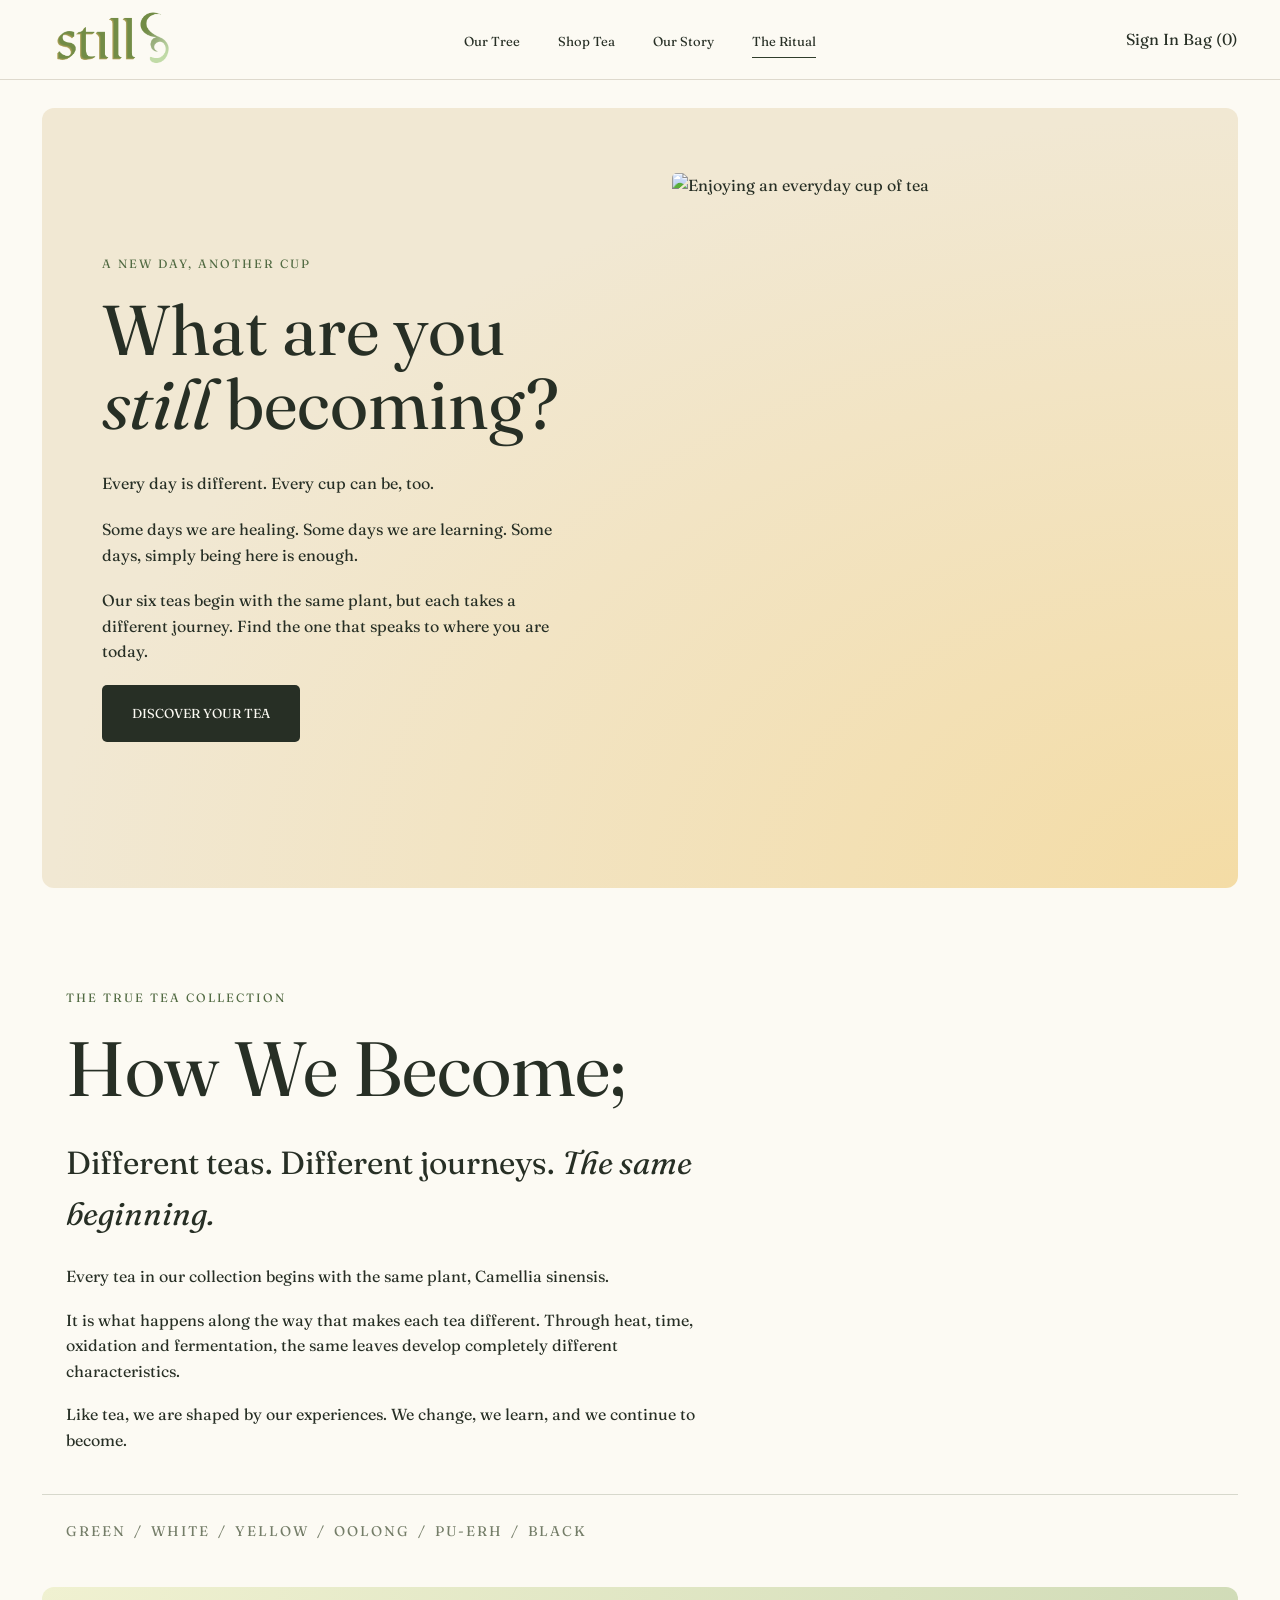
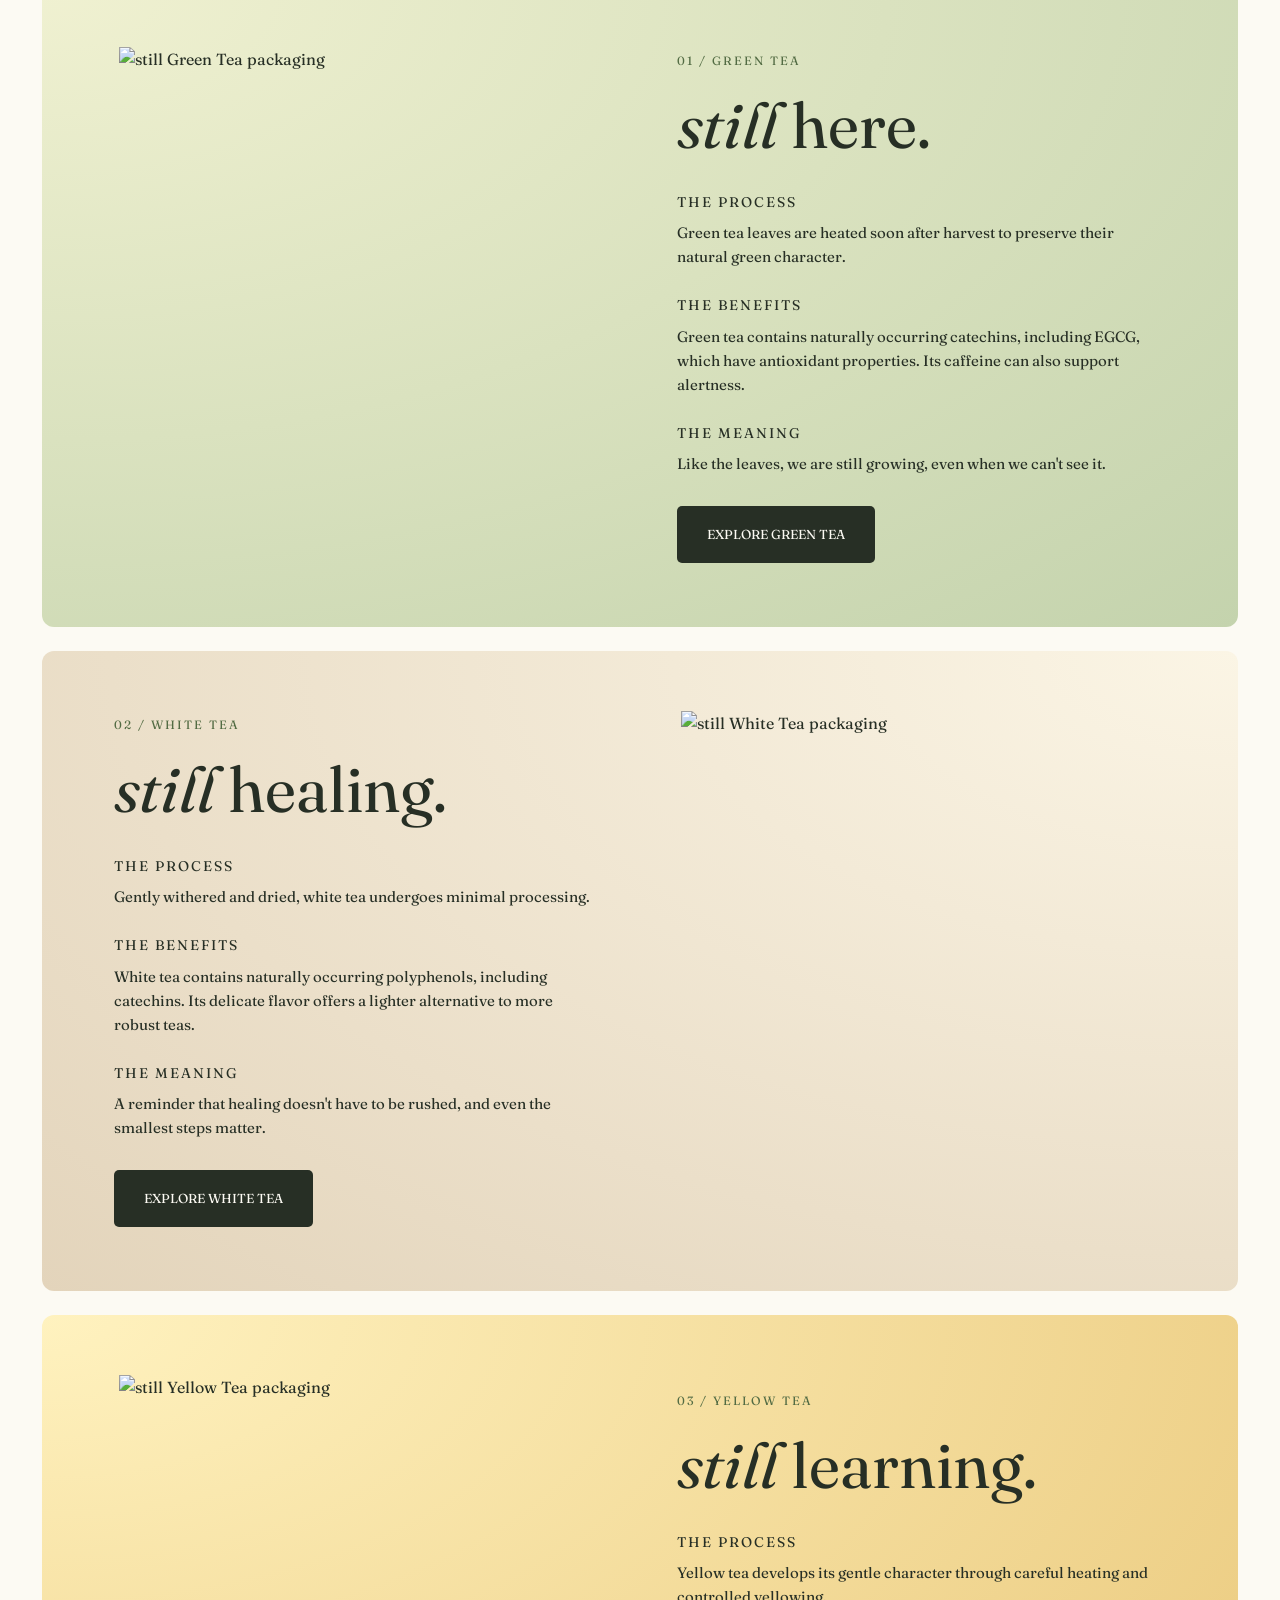
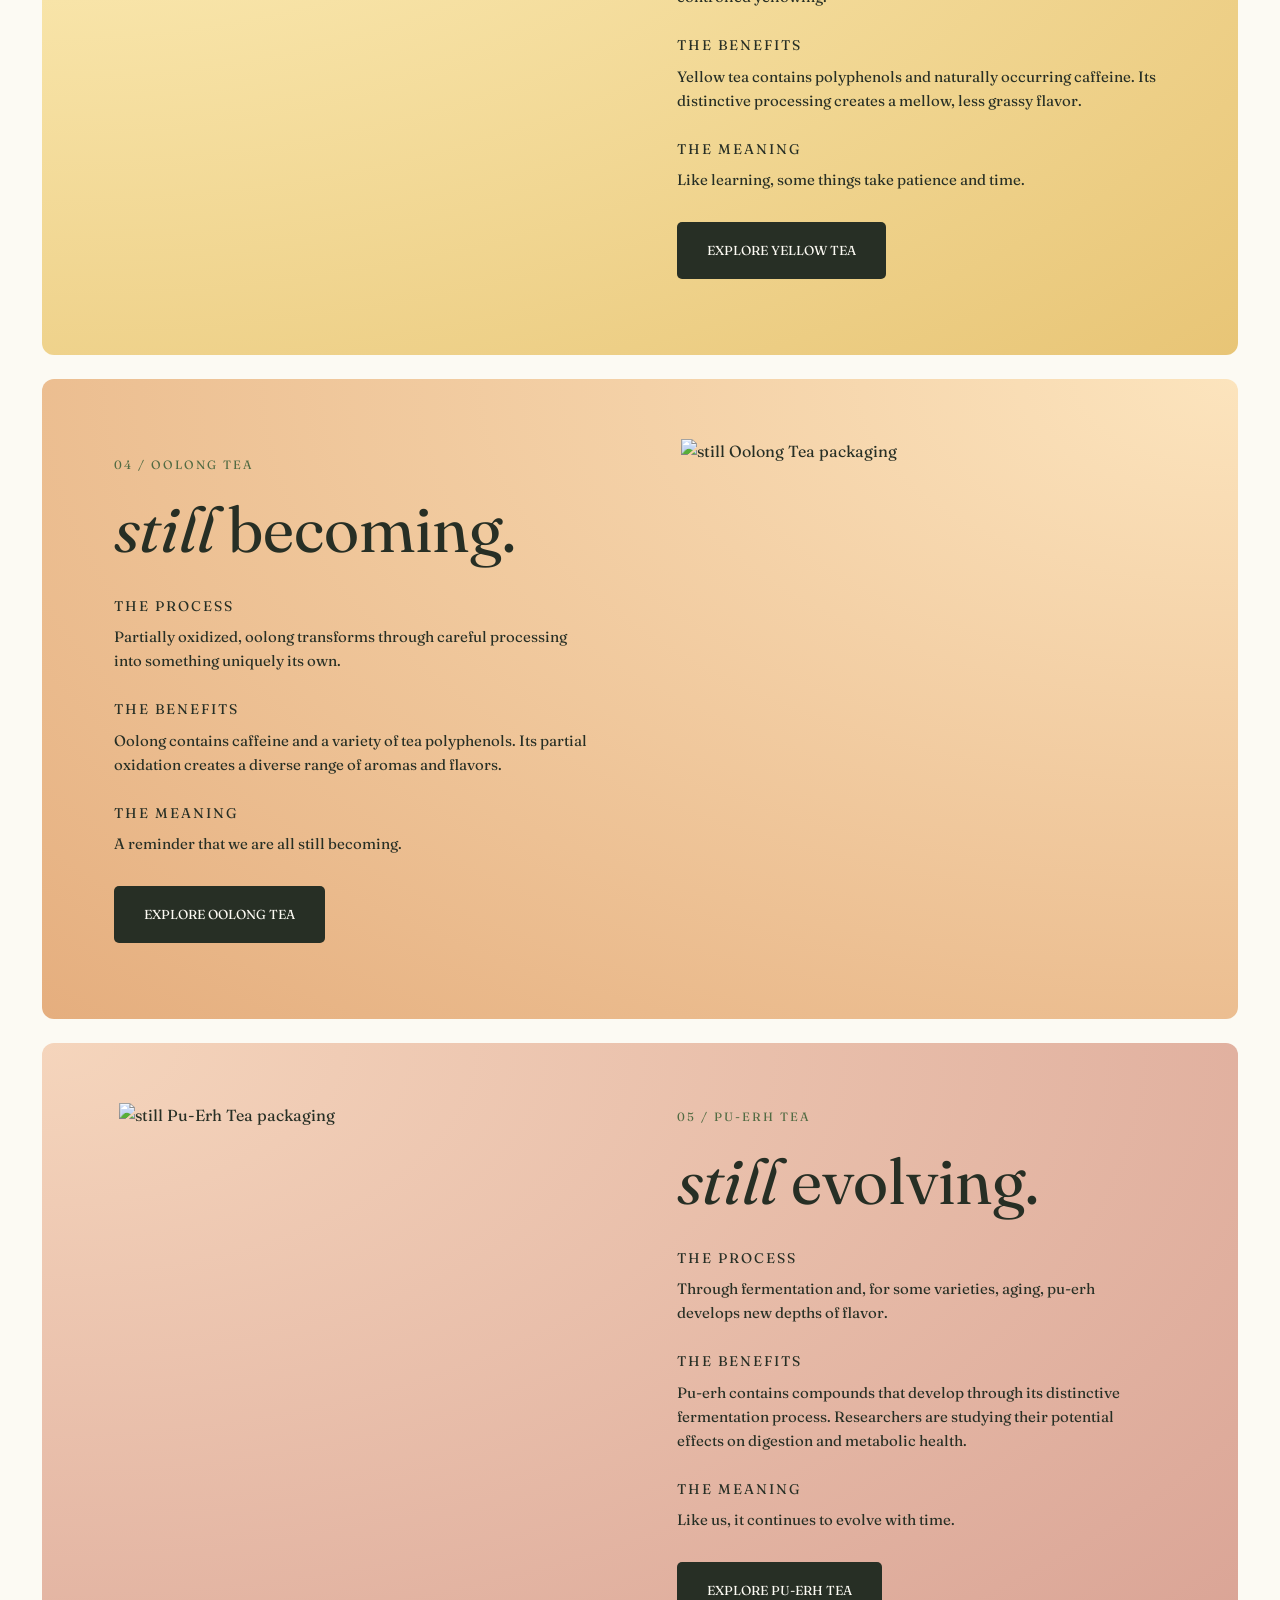
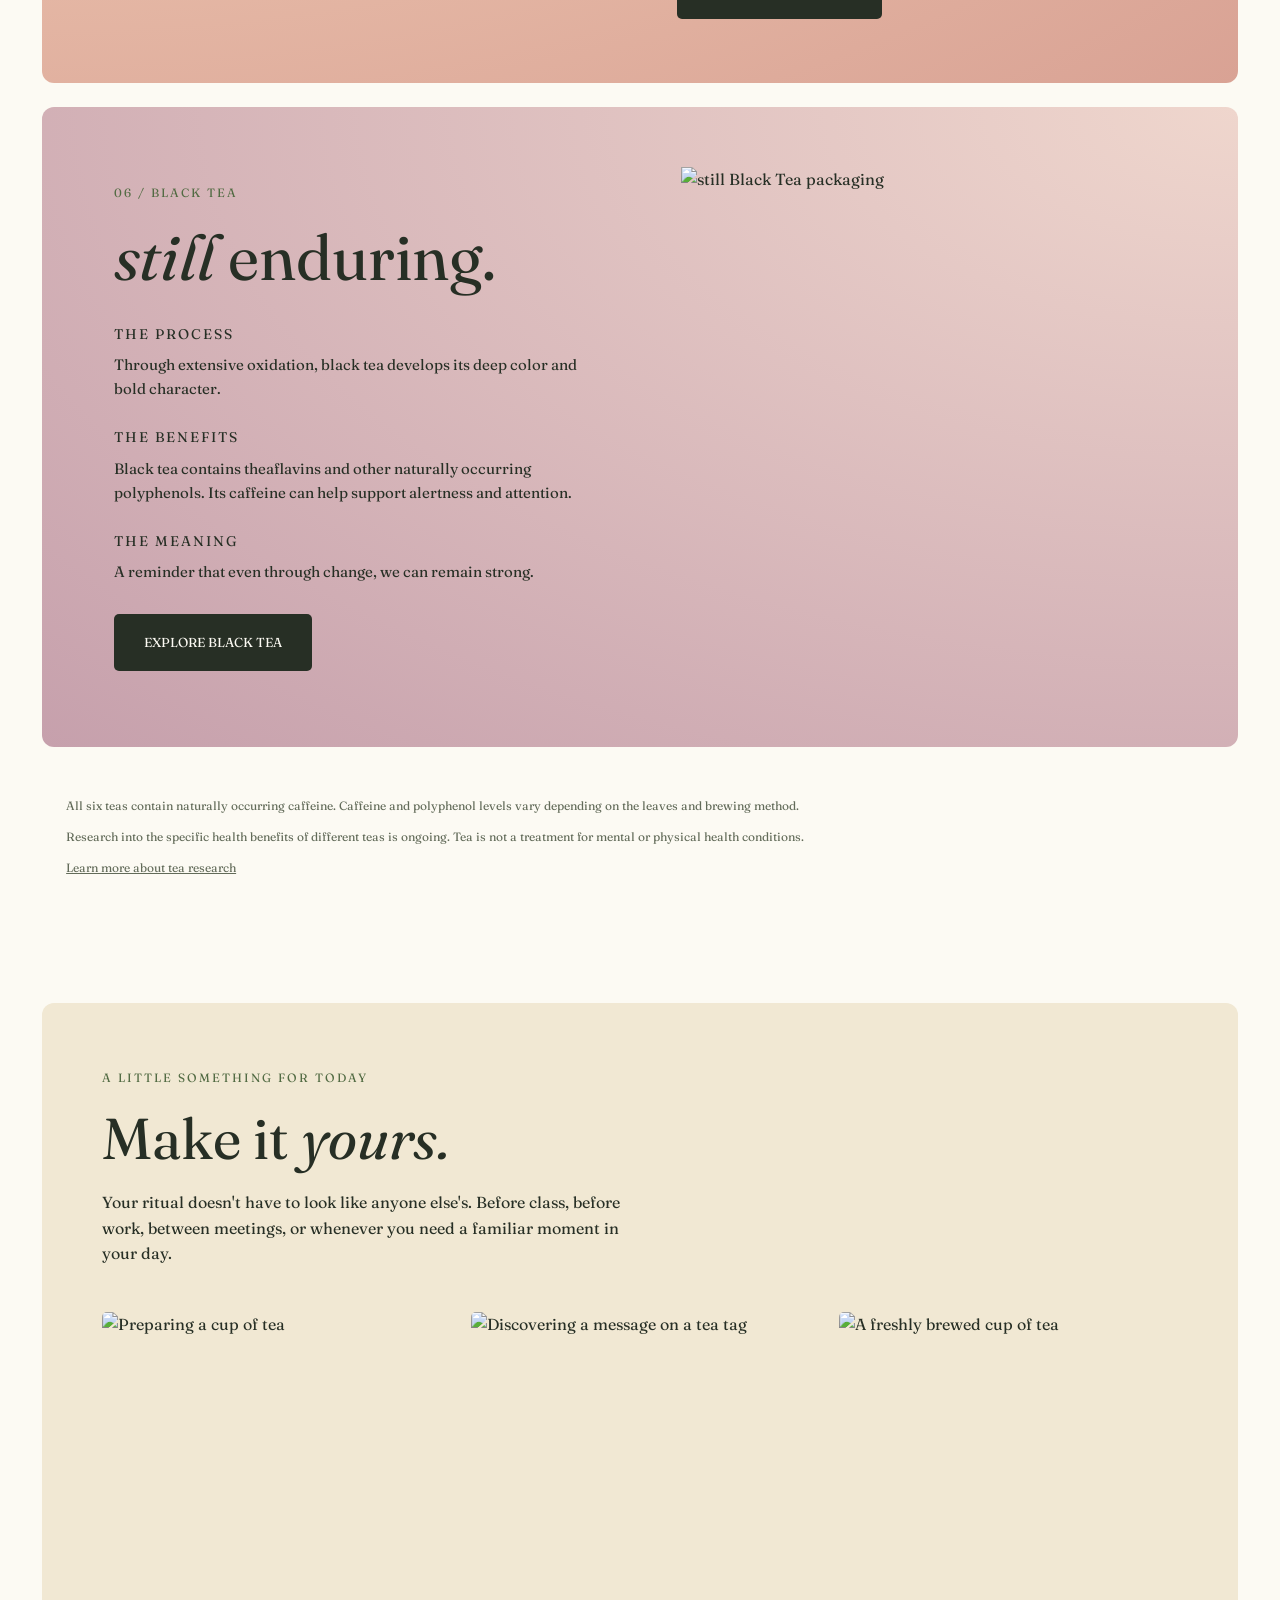
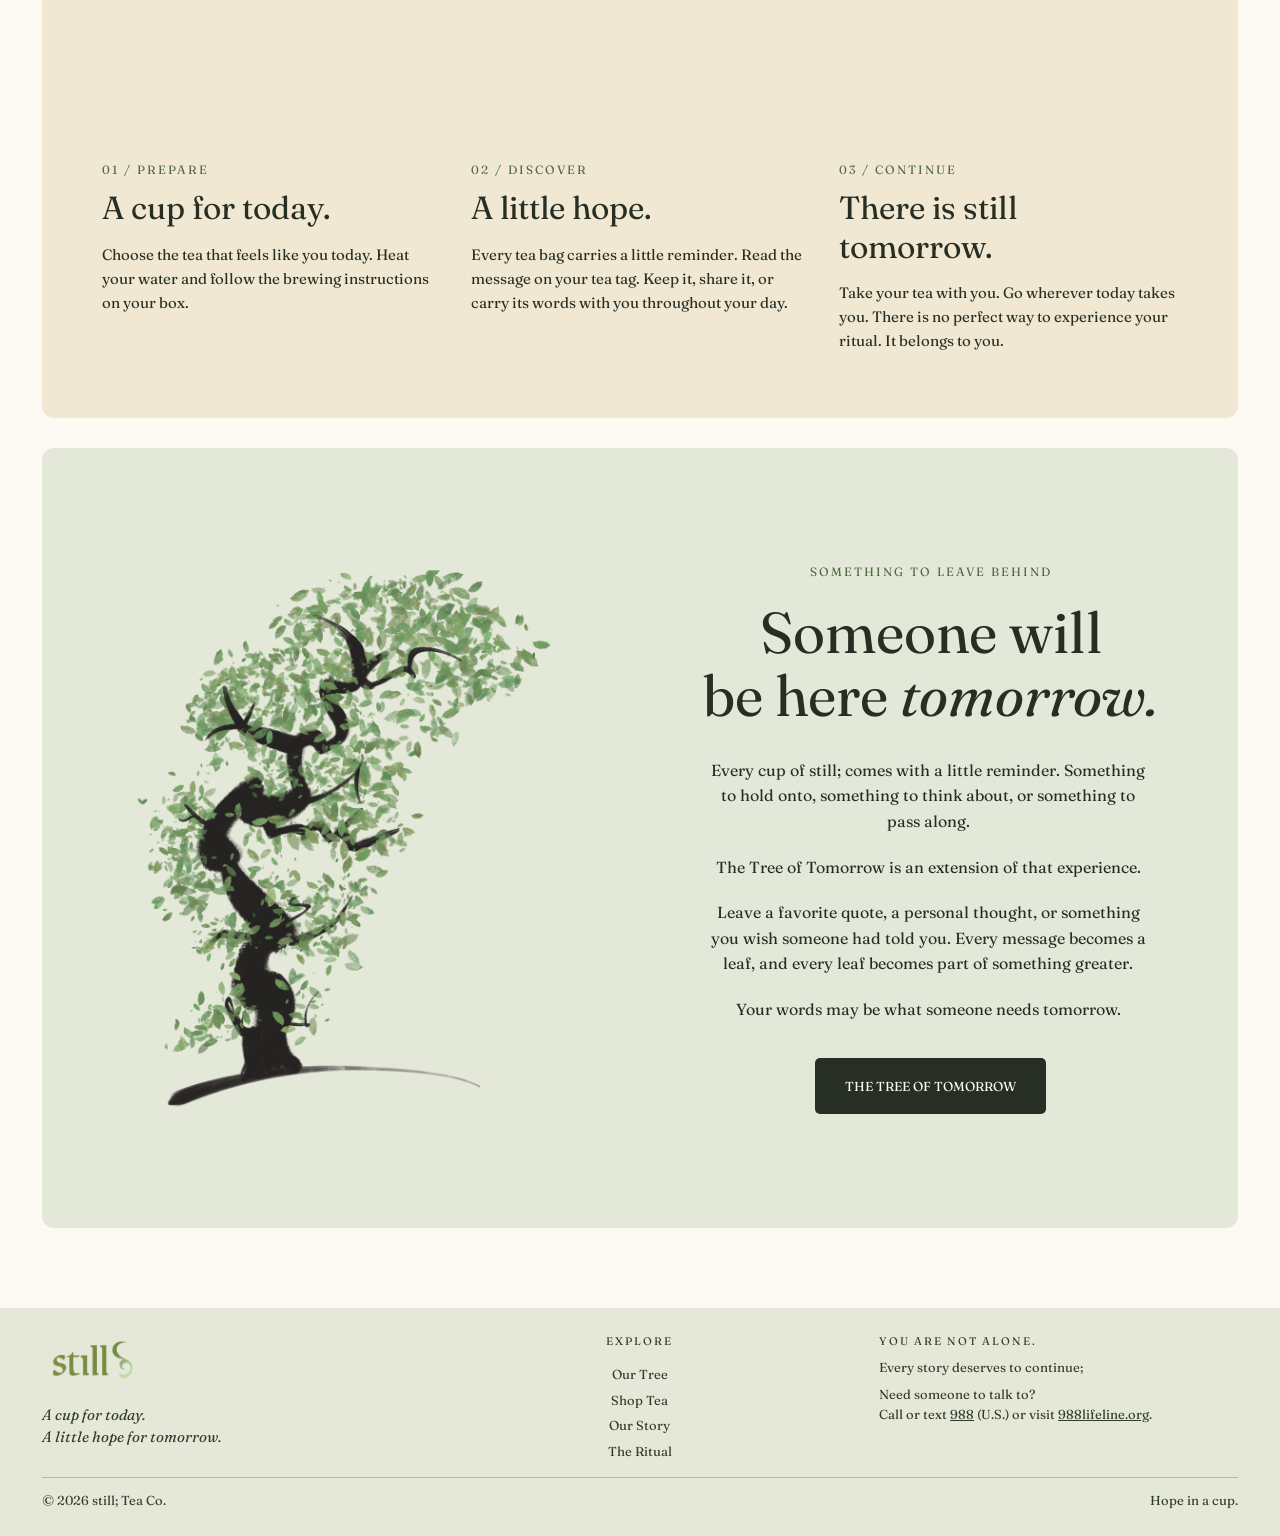
==== ritual.html @ b3665e98 "Update footer" ====
<!DOCTYPE html>
<html lang="en">

<head>

    <meta charset="UTF-8">
    <meta name="viewport" content="width=device-width, initial-scale=1.0">

    <title>still; | The Ritual</title>

    <link rel="stylesheet" href="style.css">

    <link href="https://fonts.googleapis.com/css2?family=Fraunces:ital,opsz,wght@0,9..144,400;0,9..144,500;0,9..144,600;1,9..144,400;1,9..144,600&display=swap" rel="stylesheet">

</head>


<body class="ritual-page">

    <!-- NAVIGATION -->

    <header class="shop-header ritual-header">

        <a class="logo" href="index.html">
            <img src="Images/logo.png" alt="STILL;">
        </a>

        <button class="menu-button"
                type="button"
                aria-expanded="false"
                aria-controls="main-navigation">
            Menu ☰
        </button>

        <nav id="main-navigation">
            <a href="index.html">Our Tree</a>
            <a href="shop.html">Shop Tea</a>
            <a href="story.html">Our Story</a>
            <a class="active" href="ritual.html">The Ritual</a>
        </nav>

        <div class="shop-account">
            <span>Sign In</span>
            <span>Bag (0)</span>
        </div>

    </header>


    <main class="ritual-main">


        <!-- ======================
             HERO / OUR STORY
        ======================= -->

        <section class="ritual-hero">

            <div class="ritual-hero-text">

                <p class="eyebrow">
                    A NEW DAY, ANOTHER CUP
                </p>

                <h1>
                    What are you<br>
                    <em>still</em> becoming?
                </h1>

                <p>
                    Every day is different.
                    Every cup can be, too.
                </p>

                <p>
                    Some days we are healing.
                    Some days we are learning.
                    Some days, simply being here is enough.
                </p>

                <p>
                    Our six teas begin with the same plant,
                    but each takes a different journey.
                    Find the one that speaks to where
                    you are today.
                </p>

                <a href="#how-we-become"
                   class="store-button">
                    Discover Your Tea
                </a>

            </div>

            <div class="ritual-hero-photo">

                <img src="Images/ritual.png"
                     alt="Enjoying an everyday cup of tea">

            </div>

        </section>


        <!-- ======================
             TRUE TEA INTRODUCTION
        ======================= -->

        <section class="tea-education" id="how-we-become">

            <div class="tea-education-intro">

                <p class="eyebrow">
                    THE TRUE TEA COLLECTION
                </p>

                <h2>How We Become;</h2>

                <h3>
                    Different teas. Different journeys.
                    <em>The same beginning.</em>
                </h3>

                <p>
                    Every tea in our collection begins with
                    the same plant, Camellia sinensis.
                </p>

                <p>
                    It is what happens along the way
                    that makes each tea different.
                    Through heat, time, oxidation and
                    fermentation, the same leaves develop
                    completely different characteristics.
                </p>

                <p>
                    Like tea, we are shaped by our
                    experiences. We change, we learn,
                    and we continue to become.
                </p>

            </div>


            <!-- COLLECTION NAVIGATION -->

            <div class="ritual-tea-navigation">

                <a href="#ritual-green">Green</a>
                <span>/</span>

                <a href="#ritual-white">White</a>
                <span>/</span>

                <a href="#ritual-yellow">Yellow</a>
                <span>/</span>

                <a href="#ritual-oolong">Oolong</a>
                <span>/</span>

                <a href="#ritual-puerh">Pu-Erh</a>
                <span>/</span>

                <a href="#ritual-black">Black</a>

            </div>


            <!-- GREEN TEA -->

            <article class="ritual-tea ritual-green"
                     id="ritual-green">

                <div class="ritual-tea-photo">

                    <img src="Images/green.png"
                         alt="STILL Green Tea packaging">

                </div>

                <div class="ritual-tea-text">

                    <p class="eyebrow">01 / GREEN TEA</p>

                    <h2><em>still</em> here.</h2>

                    <h3>The Process</h3>

                    <p>
                        Green tea leaves are heated soon
                        after harvest to preserve their
                        natural green character.
                    </p>

                    <h3>The Benefits</h3>

                    <p>
                        Green tea contains naturally occurring
                        catechins, including EGCG, which
                        have antioxidant properties.
                        Its caffeine can also support alertness.
                    </p>

                    <h3>The Meaning</h3>

                    <p>
                        Like the leaves, we are still growing,
                        even when we can't see it.
                    </p>

                    <a href="shop.html#green"
                       class="store-button">
                        Explore Green Tea
                    </a>

                </div>

            </article>


            <!-- WHITE TEA -->

            <article class="ritual-tea ritual-white reverse"
                     id="ritual-white">

                <div class="ritual-tea-photo">

                    <img src="Images/white.png"
                         alt="STILL White Tea packaging">

                </div>

                <div class="ritual-tea-text">

                    <p class="eyebrow">02 / WHITE TEA</p>

                    <h2><em>still</em> healing.</h2>

                    <h3>The Process</h3>

                    <p>
                        Gently withered and dried,
                        white tea undergoes minimal processing.
                    </p>

                    <h3>The Benefits</h3>

                    <p>
                        White tea contains naturally occurring
                        polyphenols, including catechins.
                        Its delicate flavor offers a lighter
                        alternative to more robust teas.
                    </p>

                    <h3>The Meaning</h3>

                    <p>
                        A reminder that healing doesn't
                        have to be rushed, and even the
                        smallest steps matter.
                    </p>

                    <a href="shop.html#white"
                       class="store-button">
                        Explore White Tea
                    </a>

                </div>

            </article>


            <!-- YELLOW TEA -->

            <article class="ritual-tea ritual-yellow"
                     id="ritual-yellow">

                <div class="ritual-tea-photo">

                    <img src="Images/yellow.png"
                         alt="STILL Yellow Tea packaging">

                </div>

                <div class="ritual-tea-text">

                    <p class="eyebrow">03 / YELLOW TEA</p>

                    <h2><em>still</em> learning.</h2>

                    <h3>The Process</h3>

                    <p>
                        Yellow tea develops its gentle
                        character through careful heating
                        and controlled yellowing.
                    </p>

                    <h3>The Benefits</h3>

                    <p>
                        Yellow tea contains polyphenols and
                        naturally occurring caffeine.
                        Its distinctive processing creates
                        a mellow, less grassy flavor.
                    </p>

                    <h3>The Meaning</h3>

                    <p>
                        Like learning, some things take
                        patience and time.
                    </p>

                    <a href="shop.html#yellow"
                       class="store-button">
                        Explore Yellow Tea
                    </a>

                </div>

            </article>


            <!-- OOLONG TEA -->

            <article class="ritual-tea ritual-oolong reverse"
                     id="ritual-oolong">

                <div class="ritual-tea-photo">

                    <img src="Images/oolong.png"
                         alt="STILL Oolong Tea packaging">

                </div>

                <div class="ritual-tea-text">

                    <p class="eyebrow">04 / OOLONG TEA</p>

                    <h2><em>still</em> becoming.</h2>

                    <h3>The Process</h3>

                    <p>
                        Partially oxidized, oolong
                        transforms through careful
                        processing into something
                        uniquely its own.
                    </p>

                    <h3>The Benefits</h3>

                    <p>
                        Oolong contains caffeine and
                        a variety of tea polyphenols.
                        Its partial oxidation creates a
                        diverse range of aromas and flavors.
                    </p>

                    <h3>The Meaning</h3>

                    <p>
                        A reminder that we are all
                        still becoming.
                    </p>

                    <a href="shop.html#oolong"
                       class="store-button">
                        Explore Oolong Tea
                    </a>

                </div>

            </article>


            <!-- PU-ERH TEA -->

            <article class="ritual-tea ritual-puerh"
                     id="ritual-puerh">

                <div class="ritual-tea-photo">

                    <img src="Images/puerh.png"
                         alt="STILL Pu-Erh Tea packaging">

                </div>

                <div class="ritual-tea-text">

                    <p class="eyebrow">05 / PU-ERH TEA</p>

                    <h2><em>still</em> evolving.</h2>

                    <h3>The Process</h3>

                    <p>
                        Through fermentation and,
                        for some varieties, aging, pu-erh
                        develops new depths of flavor.
                    </p>

                    <h3>The Benefits</h3>

                    <p>
                        Pu-erh contains compounds that develop
                        through its distinctive fermentation
                        process. Researchers are studying
                        their potential effects on digestion
                        and metabolic health.
                    </p>

                    <h3>The Meaning</h3>

                    <p>
                        Like us, it continues to
                        evolve with time.
                    </p>

                    <a href="shop.html#puerh"
                       class="store-button">
                        Explore Pu-Erh Tea
                    </a>

                </div>

            </article>


            <!-- BLACK TEA -->

            <article class="ritual-tea ritual-black reverse"
                     id="ritual-black">

                <div class="ritual-tea-photo">

                    <img src="Images/black.png"
                         alt="STILL Black Tea packaging">

                </div>

                <div class="ritual-tea-text">

                    <p class="eyebrow">06 / BLACK TEA</p>

                    <h2><em>still</em> enduring.</h2>

                    <h3>The Process</h3>

                    <p>
                        Through extensive oxidation,
                        black tea develops its deep
                        color and bold character.
                    </p>

                    <h3>The Benefits</h3>

                    <p>
                        Black tea contains theaflavins
                        and other naturally occurring
                        polyphenols. Its caffeine can
                        help support alertness and attention.
                    </p>

                    <h3>The Meaning</h3>

                    <p>
                        A reminder that even through
                        change, we can remain strong.
                    </p>

                    <a href="shop.html#black"
                       class="store-button">
                        Explore Black Tea
                    </a>

                </div>

            </article>


            <!-- TEA INFORMATION -->

            <div class="tea-research-note">

                <p>
                    All six teas contain naturally occurring
                    caffeine. Caffeine and polyphenol levels
                    vary depending on the leaves and brewing
                    method.
                </p>

                <p>
                    Research into the specific health benefits
                    of different teas is ongoing. Tea is not
                    a treatment for mental or physical
                    health conditions.
                </p>

                <a href="https://www.nccih.nih.gov/health/tea"
                   target="_blank"
                   rel="noopener noreferrer">
                    Learn more about tea research
                </a>

            </div>

        </section>


        <!-- ======================
             MAKE IT YOURS
        ======================= -->

        <section class="daily-ritual">

            <div class="daily-ritual-intro">

                <p class="eyebrow">
                    A LITTLE SOMETHING FOR TODAY
                </p>

                <h2>Make it <em>yours.</em></h2>

                <p>
                    Your ritual doesn't have to look like
                    anyone else's. Before class, before work,
                    between meetings, or whenever you need
                    a familiar moment in your day.
                </p>

            </div>

            <div class="daily-ritual-grid">

                <!-- STEP ONE -->

                <article class="ritual-step">

                    <img src="Images/prepare.png"
                         alt="Preparing a cup of tea">

                    <p class="eyebrow">01 / PREPARE</p>

                    <h3>A cup for today.</h3>

                    <p>
                        Choose the tea that feels like you today.
                        Heat your water and follow the brewing
                        instructions on your box.
                    </p>

                </article>

                <!-- STEP TWO -->

                <article class="ritual-step">

                    <img src="Images/discover.png"
                         alt="Discovering a message on a tea tag">

                    <p class="eyebrow">02 / DISCOVER</p>

                    <h3>A little hope.</h3>

                    <p>
                        Every tea bag carries a little reminder.
                        Read the message on your tea tag.
                        Keep it, share it, or carry its words
                        with you throughout your day.
                    </p>

                </article>

                <!-- STEP THREE -->

                <article class="ritual-step">

                    <img src="Images/continue.png"
                         alt="A freshly brewed cup of tea">

                    <p class="eyebrow">03 / CONTINUE</p>

                    <h3>There is still tomorrow.</h3>

                    <p>
                        Take your tea with you.
                        Go wherever today takes you.
                        There is no perfect way to experience
                        your ritual. It belongs to you.
                    </p>

                </article>

            </div>

        </section>


        <!-- ======================
             THE TREE OF TOMORROW
        ======================= -->

        <section class="ritual-community">

            <div class="ritual-community-photo">

                <img src="Images/Tree.png"
                     alt="The Tree of Tomorrow">

            </div>

            <div class="ritual-community-text">

                <p class="eyebrow">
                    SOMETHING TO LEAVE BEHIND
                </p>

                <h2>
                    Someone will<br>
                    be here <em>tomorrow.</em>
                </h2>

                <p>
                    Every cup of STILL; comes with
                    a little reminder. Something to hold
                    onto, something to think about,
                    or something to pass along.
                </p>

                <p>
                    The Tree of Tomorrow is an extension
                    of that experience.
                </p>

                <p>
                    Leave a favorite quote, a personal thought,
                    or something you wish someone had told you.
                    Every message becomes a leaf, and every
                    leaf becomes part of something greater.
                </p>

                <p>
                    Your words may be what someone
                    needs tomorrow.
                </p>

                <a href="index.html#tree-section"
                   class="store-button">
                    The Tree of Tomorrow
                </a>

            </div>

        </section>

    </main>


    <!-- FOOTER -->

    <footer>
        <div class="footer-grid">

            <div class="footer-brand">
                <a class="logo" href="index.html" aria-label="STILL; home">
                    <img src="Images/logo.png" alt="STILL;">
                </a>
                <p class="footer-brand-statement"><em>A cup for today.</em><br><em>A little hope for tomorrow.</em></p>
            </div>

            <nav class="footer-navigation" aria-label="Footer navigation">
                <p class="footer-heading">EXPLORE</p>
                <a href="index.html">Our Tree</a>
                <a href="shop.html">Shop Tea</a>
                <a href="story.html">Our Story</a>
                <a href="ritual.html">The Ritual</a>
            </nav>

            <div class="footer-support">
                <p class="footer-heading">YOU ARE NOT ALONE.</p>
                <p>Every story deserves to continue;</p>
                <p>
                    Need someone to talk to?<br>
                    Call or text <a href="tel:988">988</a> (U.S.) or visit
                    <a href="https://988lifeline.org" target="_blank" rel="noopener noreferrer">988lifeline.org</a>.
                </p>
            </div>

        </div>

        <div class="footer-bottom">
            <p>© 2026 STILL; Tea Co.</p>
            <p>Hope in a cup.</p>
        </div>
    </footer>


    <!-- MOBILE MENU -->

    <script>

        const menuButton =
            document.querySelector(".menu-button");

        const navigation =
            document.querySelector("#main-navigation");

        menuButton.addEventListener("click", () => {

            const isOpen =
                navigation.classList.toggle("open");

            menuButton.setAttribute(
                "aria-expanded",
                String(isOpen)
            );

        });

    </script>

    <script>
        document.querySelectorAll("*").forEach(element => {
            if (element.children.length === 0 && element.textContent) {
                element.textContent = element.textContent.replace(/STILL/g, "still");
            }
        });

        document.querySelectorAll("[alt], [aria-label], [title]").forEach(element => {
            ["alt", "aria-label", "title"].forEach(attribute => {
                if (element.hasAttribute(attribute)) {
                    element.setAttribute(attribute, element.getAttribute(attribute).replace(/STILL/g, "still"));
                }
            });
        });
    </script>
</body>
</html>
---- style.css ----
/* =========================
   BRAND COLORS AND FONTS
========================= */

:root {
    --cream: #f8f4eb;
    --green: #526b43;
    --light-green: #a8b88a;
    --dark-green: #303d2b;
    --yellow: #e9cf96;
    --peach: #e5b8a2;
    --brown: #8a735c;
    --white: #fffdf8;

    --heading-font: "Fraunces", sans-serif;
    --body-font: "Fraunces", sans-serif;
}


/* =========================
   GENERAL STYLING
========================= */

* {
    box-sizing: border-box;
    margin: 0;
    padding: 0;
}

html {
    scroll-behavior: smooth;
}

body {
    background-color: var(--cream);
    color: var(--dark-green);
    font-family: "Fraunces", sans-serif;
    line-height: 1.6;
}

h1, h2 {
    font-family: var(--heading-font);
    font-weight: 400;
    line-height: 1.05;
}

h1 {
    font-size: clamp(65px, 9vw, 130px);
}

h2 {
    font-size: clamp(48px, 6vw, 85px);
}

a {
    color: inherit;
    text-decoration: none;
}

button, input, textarea {
    font: inherit;
}

button {
    cursor: pointer;
}

.eyebrow {
    font-size: 11px;
    letter-spacing: 3px;
    font-weight: 400;
    margin-bottom: 20px;
}

.section-description {
    max-width: 500px;
    margin: 25px auto;
    font-size: 15px;
}


/* =========================
   NAVIGATION
========================= */

header {
    display: flex;
    justify-content: space-between;
    align-items: center;
    padding: 25px 6%;
}

.logo {
    font-family: var(--heading-font);
    font-size: 65px;
    line-height: 1;
}

.logo img {
    display: block;
    width: 120px;
    height: auto;
}

nav {
    display: flex;
    gap: 30px;
}

nav a {
    font-size: 13px;
}

nav a:hover {
    opacity: 0.5;
}

.menu-button {
    display: none;
    align-items: center;
    gap: 8px;
    background: transparent;
    color: var(--dark-green);
    border: 1px solid var(--dark-green);
    border-radius: 30px;
    padding: 9px 14px;
}

.menu-icon {
    font-size: 16px;
}

nav .shop-link {
    border-bottom: 1px solid var(--dark-green);
}

nav .shop-link.active {
    font-weight: 400;
}


/* =========================
   HERO SECTION
========================= */

.hero {
    min-height: 85vh;

    display: flex;
    flex-direction: column;
    align-items: center;
    justify-content: center;

    padding: 80px 20px;
    text-align: center;

    background: radial-gradient(
        ellipse at bottom,
        var(--peach),
        var(--yellow) 35%,
        var(--cream) 75%
    );
}

.intro {
    max-width: 430px;
    margin: 30px auto;
    font-size: 15px;
}

.button,
button {
    display: inline-block;

    background-color: var(--dark-green);
    color: var(--white);

    padding: 14px 30px;
    border: none;
    border-radius: 30px;

    font-size: 13px;

    transition: background-color 0.3s,
                transform 0.3s;
}

.button:hover,
button:hover {
    background-color: var(--green);
    transform: translateY(-2px);
}


/* =========================
   TREE SECTION
========================= */

.tree-section {
    padding: 100px 20px;
    text-align: center;
}

.tree-container {
    position: relative;
    width: 100%;
    max-width: 850px;
    margin: 0 auto;
}

.tree-artwork {
    display: block;
    width: 100%;
    height: auto;
}

#tea-tree {
    position: absolute;
    inset: 0;
    display: block;
    width: 100%;
    height: 100%;
    overflow: visible;
}


/* =========================
   INTERACTIVE LEAVES
========================= */

.leaf {
    cursor: pointer;
}

.leaf-shape {
    stroke: var(--dark-green);
    stroke-width: 0.6;

    transition: fill 0.3s,
                opacity 0.3s;
}

.leaf:hover .leaf-shape,
.leaf:focus .leaf-shape {
    fill: var(--yellow);
    stroke-width: 2;
}

.leaf.selected .leaf-shape {
    fill: var(--yellow);
    stroke-width: 2;
}

.leaf-vein {
    stroke: #f8f4eb;
    stroke-width: 0.8;
    fill: none;
    opacity: 0.65;
    pointer-events: none;
}

.leaf-inner {
    transform-origin: 0 0;
    animation: grow 0.7s ease-out both;
}

@keyframes grow {
    from {
        opacity: 0;
        transform: scale(0);
    }

    to {
        opacity: 1;
        transform: scale(1);
    }
}

#leaf-count {
    font-size: 12px;
    letter-spacing: 2px;
    margin-bottom: 30px;
}

.leaf-image {
    cursor: pointer;
    filter: saturate(0.88) drop-shadow(0 2px 2px rgba(48, 61, 43, 0.18));
    transition: filter 0.25s ease, transform 0.25s ease;
    transform-box: fill-box;
    transform-origin: center;
}

.leaf:hover .leaf-image,
.leaf:focus .leaf-image,
.leaf.selected .leaf-image {
    filter: saturate(1.25) brightness(1.08)
            drop-shadow(0 0 7px rgba(233, 207, 150, 0.95));
    transform: scale(1.12);
}

.leaf.new-leaf .leaf-image {
    animation: newLeafAppear 1.1s ease-out both;
}

@keyframes newLeafAppear {
    0% {
        opacity: 0;
        transform: scale(0.2) rotate(-18deg);
        filter: brightness(1.35);
    }

    70% {
        opacity: 1;
        transform: scale(1.18) rotate(4deg);
    }

    100% {
        opacity: 1;
        transform: scale(1) rotate(0);
    }
}


/* =========================
   QUOTE DISPLAY
========================= */

.quote-card {
    background-color: var(--white);
    border: 1px solid #ded9cd;

    max-width: 650px;
    margin: 0 auto;

    padding: 45px 30px;
    border-radius: 4px;
}

#quote-text {
    font-family: var(--heading-font);
    font-size: clamp(32px, 5vw, 48px);
    font-style: italic;
    line-height: 1.2;
    overflow-wrap: anywhere;
}

#quote-author {
    font-size: 12px;
    margin-top: 20px;
    opacity: 0.7;
    overflow-wrap: anywhere;
}

#random-leaf {
    margin-top: 30px;
    background-color: transparent;
    border: 1px solid var(--green);
    color: var(--green);
}

#random-leaf:hover {
    background-color: var(--green);
    color: var(--white);
}


/* =========================
   SHARE SECTION
========================= */

.share-section {
    background: linear-gradient(
        180deg,
        var(--cream),
        #dce3cf
    );

    padding: 100px 20px;
    text-align: center;
}

form {
    max-width: 500px;
    margin: 40px auto 0;
    text-align: left;
}

label {
    display: block;
    font-size: 12px;
    margin-bottom: 8px;
}

textarea,
input {
    width: 100%;

    background-color: var(--white);
    border: 1px solid #bfc7b5;
    border-radius: 4px;

    padding: 15px;
    color: var(--dark-green);
}

textarea {
    min-height: 150px;
    resize: vertical;
}

textarea:focus,
input:focus {
    outline: 2px solid var(--green);
}

#character-count {
    text-align: right;
    font-size: 11px;
    margin: 5px 0 25px;
}

form button {
    width: 100%;
    margin-top: 25px;
}

#success-message {
    margin-top: 20px;
    font-size: 13px;
    text-align: center;
}


/* =========================
   FOOTER
========================= */

footer {
    min-height: 210px;
    height: auto;
    padding: 25px 3.3%;
    background: #E5E8D8;
    color: #303D2B;
    text-align: left;
}

footer .footer-grid {
    display: grid;
    grid-template-columns: repeat(3, 1fr);
    gap: 5%;
    align-items: start;
}

footer .footer-brand,
footer .footer-navigation,
footer .footer-support {
    text-align: left;
    color: #303D2B;
}

footer p,
footer a {
    color: #303D2B;
    font-size: 13px;
}

footer .footer-brand .logo {
    display: inline-block;
    margin: 0 0 8px;
}

footer .footer-brand .logo img {
    width: 100px;
    height: auto;
}

footer .footer-brand-statement {
    font-size: 15px;
    line-height: 1.45;
}

footer .footer-brand-statement em {
    font-style: italic;
}

footer .footer-heading {
    margin: 0 0 8px;
    font-size: 11px;
    text-transform: uppercase;
    letter-spacing: 2px;
}

footer .footer-navigation {
    display: flex;
    flex-direction: column;
    gap: 5px;
    align-items: center;
}

footer .footer-navigation a {
    text-decoration: none;
}

footer .footer-support p {
    margin: 0 0 6px;
}

footer .footer-support a {
    text-decoration: underline;
}

footer .footer-bottom {
    display: flex;
    justify-content: space-between;
    align-items: center;
    margin-top: 15px;
    padding-top: 12px;
    border-top: 1px solid rgba(48, 61, 43, 0.28);
}

footer .footer-bottom p {
    margin: 0;
}

@media (max-width: 900px) {

    footer {
        min-height: 210px;
        height: auto;
        padding: 25px 4%;
    }

    footer .footer-grid {
        grid-template-columns: 1fr;
        gap: 22px;
    }

    footer .footer-navigation,
    footer .footer-navigation .footer-heading,
    footer .footer-navigation a,
    footer .footer-support,
    footer .footer-support .footer-heading,
    footer .footer-support p {
        text-align: left;
        align-items: flex-start;
    }

}

@media (max-width: 600px) {

    footer {
        padding: 25px 20px;
    }

    footer .footer-bottom {
        flex-direction: column;
        align-items: flex-start;
        gap: 8px;
    }

}

/* =========================
   SHOP STYLES
========================= */

.shop-page {
    background: #fcfaf3;
    color: #272f25;
}


/* SHOP NAVIGATION */

.shop-header {
    min-height: 80px;
    height: 80px;
    padding: 10px 3.3%;
    align-items: center;
    border-bottom: 1px solid #ded9cd;
}

.shop-header .logo img {
    width: 140px;
}

.shop-header nav {
    position: absolute;
    left: 50%;
    transform: translateX(-50%);
    display: flex;
    align-items: center;
    gap: 38px;
}

.shop-header nav a {
    position: relative;
    padding: 28px 0 24px;
}

.shop-header nav a.active::after {
    content: "";
    position: absolute;
    left: 0;
    right: 0;
    bottom: 18px;
    height: 1px;
    background: var(--dark-green);
}

.shop-account {
    margin-left: auto;
}


/* SHOP PAGE MARGINS */

.shop-main {
    padding: 28px 3.3% 0;
    margin-bottom: 80px;
}


/* =====================================
   HERO SECTION
===================================== */

.store-hero {
    position: relative;
    isolation: isolate;
    overflow: hidden;

    display: grid;
    grid-template-columns: 1fr 1fr;
    align-items: center;

    min-height: 570px;
    padding: 40px 5.3%;

    border-radius: 12px;

    background: radial-gradient(
        ellipse at 75% 35%,
        #ffe2a7 0%,
        #f5e3c0 25%,
        #f1e8d3 60%
    );
}


/* HERO TEXT */

.store-hero-text {
    position: relative;
    z-index: 2;

    display: flex;
    flex-direction: column;
    align-items: flex-start;
    justify-content: space-between;

    min-height: 460px;
}

.store-hero-text .eyebrow {
    color: #6b814b;
    font-size: 17px;
    letter-spacing: 2.5px;
}

.store-hero h1 {
    font-size: clamp(55px, 5vw, 95px);
    line-height: 1.08;
    font-weight: 400;
    letter-spacing: -2px;
}

.store-hero h1 em {
    font-weight: 400;
}


/* HERO PRODUCT IMAGE */

.store-hero-image {
    position: relative;
    z-index: 2;

    display: flex;
    justify-content: center;
    align-items: center;
}

.store-hero-image img {
    display: block;
    width: 100%;
    max-width: 540px;
    max-height: 510px;
    object-fit: contain;
}


/* BACKGROUND CURVES */

.hero-curve {
    position: absolute;
    z-index: -1;
    pointer-events: none;

    width: 85%;
    height: 220px;

    border-radius: 50% 0 0 0;
    transform: rotate(-12deg);
}

.curve-one {
    background: rgba(168, 184, 138, 0.18);
    bottom: -100px;
    right: -30%;
}

.curve-two {
    background: rgba(168, 184, 138, 0.25);
    bottom: -140px;
    right: -33%;
}


/* =====================================
   BUTTONS
===================================== */

.store-button {
    display: inline-block;

    background: #272f25;
    color: #fcfaf3;

    padding: 19px 32px;
    border-radius: 5px;

    text-transform: uppercase;
    font-size: 16px;

    transition: background 0.3s ease;
}

.store-button:hover {
    background: #526b43;
}


/* =====================================
   TRUE TEA COLLECTION
===================================== */

.tea-collection {
    padding: 48px 0 80px;
}

.collection-intro h2 {
    font-size: clamp(30px, 2.5vw, 45px);
    font-weight: 400;
    margin-bottom: 15px;
}

.collection-intro h2 em {
    font-weight: 400;
}

.collection-intro p {
    font-size: 16px;
    line-height: 1.4;
}


/* TEA CATEGORY NAVIGATION */

.tea-navigation {
    display: flex;
    flex-wrap: wrap;
    align-items: center;
    gap: 6px;

    border-top: 1px solid #d7d8cc;

    margin-top: 48px;
    padding: 24px 10px;

    color: #747d68;
    font-size: 16px;
    letter-spacing: 1.5px;
    text-transform: uppercase;
}

.tea-navigation a:hover {
    color: #272f25;
    text-decoration: underline;
}


/* =====================================
   PRODUCT GRID
===================================== */

.tea-grid {
    display: grid;
    grid-template-columns: repeat(3, 1fr);
    gap: 55px 28px;
}

.tea-product {
    scroll-margin-top: 30px;
}

.tea-product-image {
    aspect-ratio: 4 / 4.5;

    display: flex;
    justify-content: center;
    align-items: center;

    padding: 40px;
    overflow: hidden;
    border-radius: 5px;
}

.tea-product-image img {
    width: 100%;
    height: 100%;
    object-fit: contain;

    transition: transform 0.4s ease;
}

.tea-product:hover .tea-product-image img {
    transform: scale(1.045);
}


/* PRODUCT BACKGROUND COLORS */

.green-bg {
    background: radial-gradient(
        ellipse at top,
        #f1efce,
        #c7d4b3
    );
}

.white-bg {
    background: radial-gradient(
        ellipse at top,
        #faf6e9,
        #e4ddc8
    );
}

.yellow-bg {
    background: radial-gradient(
        ellipse at top,
        #fff1c2,
        #e7d39a
    );
}

.oolong-bg {
    background: radial-gradient(
        ellipse at top,
        #f9e4ca,
        #e5bc95
    );
}

.black-bg {
    background: radial-gradient(
        ellipse at top,
        #f1d6c8,
        #cfa69b
    );
}

.puerh-bg {
    background: radial-gradient(
        ellipse at top,
        #f3c9ad,
        #c68a7d
    );
}


/* PRODUCT INFORMATION */

.tea-product-info {
    padding: 22px 0;
}

.tea-type {
    font-size: 11px;
    letter-spacing: 2px;
    color: #747d68;
    margin-bottom: 8px;
}

.tea-product-info h3 {
    font-size: 30px;
    font-weight: 400;
    margin-bottom: 10px;
}

.tea-product-info p {
    max-width: 320px;
}

.tea-quantity {
    font-size: 12px;
    text-transform: uppercase;
    letter-spacing: 1px;
    margin-top: 20px;
}



/* =====================================
   BRAND STORY
===================================== */

.store-story {
    display: grid;
    grid-template-columns: 1fr 1fr;
    align-items: center;
    gap: 6%;

    text-align: left;
    padding: 65px 5%;

    background: radial-gradient(
        ellipse at bottom right,
        #d7dfc4,
        #f3efdf 75%
    );

    border-radius: 12px;
}


/* LEFT SIDE — TEXT */

.story-text {
    display: flex;
    flex-direction: column;
    align-items: flex-start;
}

.story-text .eyebrow {
    color: #526b43;
    margin-bottom: 30px;
}

.story-text h2 {
    font-size: clamp(36px, 3.8vw, 65px);
    line-height: 1.1;
    margin-bottom: 25px;
}

.story-text p:not(.eyebrow) {
    max-width: 450px;
    margin: 0 0 20px;
}

.story-text .store-button {
    margin-top: 20px;
}


/* RIGHT SIDE — PHOTO */

.story-image {
    width: 100%;
}

.story-image img {
    display: block;
    width: 100%;
    height: 500px;

    object-fit: cover;
    object-position: center;

    border-radius: 5px;
}


/* MOBILE RESPONSIVENESS */

@media (max-width: 768px) {

    .store-story {
        grid-template-columns: 1fr;
        gap: 35px;
        padding: 40px 25px;
    }

    .story-image img {
        height: 350px;
    }

}

/* =====================================
   THE RITUAL / COMMUNITY
===================================== */

.store-ritual {
    display: grid;
    grid-template-columns: 1fr 1fr;
    align-items: center;
    gap: 8%;

    padding: 100px 5%;
}

.ritual-image img {
    display: block;
    width: 100%;
    max-height: 550px;
    object-fit: contain;
}

.ritual-text h2 {
    font-size: clamp(40px, 4vw, 65px);
}

.ritual-text p:not(.eyebrow) {
    max-width: 400px;
    margin: 25px 0;
}


/* =====================================
   REGULAR TYPE WEIGHT
===================================== */

h1, h2, h3, h4, h5, h6,
strong, b, em, .eyebrow,
nav .shop-link.active,
.store-hero h1,
.store-hero h1 em,
.collection-intro h2,
.collection-intro h2 em {
    font-weight: 400 !important;
}


/* =====================================
   TABLET
===================================== */

@media (max-width: 900px) {

    .shop-header {
        position: relative;
        min-height: 80px;
    }

    .shop-header .menu-button {
        display: flex;
        margin-left: auto;
    }

    .shop-header nav {
        display: none;
        position: absolute;
        z-index: 20;
        top: 100%;
        left: 20px;
        right: 20px;
        flex-direction: column;
        gap: 0;
        padding: 15px 20px;
        background: #f5f3e9;
        border: 1px solid #ded9cd;
    }

    .shop-header nav.open {
        display: flex;
    }

    .shop-header nav a {
        padding: 12px 0;
    }

    .shop-account {
        display: none;
    }

    .store-hero {
        min-height: 440px;
        padding: 30px;
    }

    .store-hero-text {
        min-height: 350px;
    }

    .tea-grid {
        grid-template-columns: repeat(2, 1fr);
    }

    .tea-product-image {
        padding: 25px;
    }

}


/* =====================================
   MOBILE
===================================== */

@media (max-width: 600px) {

    .shop-main {
        padding: 15px 4% 0;
    }

    .shop-header .logo img {
        width: 110px;
    }

    .store-hero {
        grid-template-columns: 1fr;
        gap: 35px;
        padding: 30px 25px;
    }

    .store-hero-text {
        min-height: auto;
        gap: 25px;
    }

    .store-hero h1 {
        font-size: 58px;
    }

    .store-hero-text .eyebrow {
        font-size: 11px;
    }

    .store-hero-image img {
        max-height: 350px;
    }

    .store-button {
        padding: 15px 22px;
        font-size: 13px;
    }

    .tea-collection {
        padding-top: 35px;
    }

    .tea-navigation {
        font-size: 11px;
        letter-spacing: 1px;
        margin-top: 30px;
    }

    .tea-grid {
        grid-template-columns: repeat(2, 1fr);
        gap: 25px 12px;
    }

    .tea-product-image {
        padding: 15px;
    }

    .tea-product-info h3 {
        font-size: 23px;
    }

    .tea-product_info p {
        font-size: 12px;
    }

    .store-story {
        padding: 65px 20px;
    }

    .store-ritual {
        grid-template-columns: 1fr;
        gap: 35px;
        padding: 65px 0;
    }

}

/* HORIZONTAL COLLECTION HERO */

.store-hero {
    display: flex;
    flex-direction: column;
    align-items: stretch;
    gap: 30px;
    min-height: auto;
    padding: 40px 5%;
}

.store-hero-image {
    order: -1;
    width: 100%;
}

.store-hero-image img {
    width: 100%;
    max-width: none;
    max-height: none;
    height: auto;
}

.store-hero-text {
    min-height: auto;
    display: grid;
    grid-template-columns: 1fr auto;
    align-items: center;
    gap: 20px;
}

.store-hero-text .eyebrow {
    grid-column: 1 / -1;
    margin-bottom: 0;
}

.store-hero h1 {
    font-size: clamp(45px, 5vw, 85px);
}

.store-hero h1 br {
    display: none;
}

@media (max-width: 600px) {

    .store-hero-text {
        display: flex;
        align-items: flex-start;
        gap: 20px;
    }

    .store-hero {
        padding: 25px;
    }

}

/* =====================================
   RITUAL PAGE HERO
===================================== */

.ritual-page-hero {
    min-height: 52vh;
    display: grid;
    place-items: center;
    text-align: center;
    padding: 80px 20px;
    background: radial-gradient(ellipse at bottom, var(--peach), var(--yellow) 35%, var(--cream) 75%);
}

.ritual-page-hero h1 {
    font-size: clamp(55px, 7vw, 100px);
}


/* =====================================
   COMMUNITY SECTION
===================================== */

.ritual-community {
    min-height: 420px;
    display: grid;
    place-items: center;
    text-align: center;
    padding: 80px 20px;
    background: #dce3cf;
}

.ritual-community div {
    max-width: 650px;
}

.ritual-community h2 {
    font-size: clamp(38px, 5vw, 70px);
    margin-bottom: 20px;
}

.ritual-community p:not(.eyebrow) {
    margin-bottom: 30px;
}

/* =====================================
   THE RITUAL PAGE
===================================== */

.ritual-page {
    background: #fcfaf3;
    color: #272f25;
}

.ritual-main {
    padding: 28px 3.3% 0;
    margin-bottom: 80px;
}

.ritual-page h1,
.ritual-page h2,
.ritual-page h3 {
    font-family: "Fraunces", Georgia, serif;
}

.ritual-page h2 {
    font-size: clamp(38px, 4.5vw, 75px);
    line-height: 1.1;
}

.ritual-page .eyebrow {
    letter-spacing: 2px;
    color: #526b43;
    font-size: 12px;
}

.ritual-page .store-button {
    display: inline-block;
    background: #272f25;
    color: #fcfaf3;
    padding: 18px 30px;
    border-radius: 5px;
    text-transform: uppercase;
    font-size: 13px;
}

.ritual-page .store-button:hover {
    background: #526b43;
}


/* =====================================
   HERO / OUR STORY
===================================== */

.ritual-hero {
    display: grid;
    grid-template-columns: 1fr 1fr;
    align-items: center;
    gap: 6%;

    padding: 65px 5%;
    border-radius: 12px;

    background: radial-gradient(
        ellipse at bottom right,
        #f4dca5,
        #f1e8d3 70%
    );
}

.ritual-hero-text {
    text-align: left;
}

.ritual-hero h1 {
    font-size: clamp(50px, 5.5vw, 100px);
    line-height: 1.05;
    margin-bottom: 30px;
}

.ritual-hero-text p:not(.eyebrow) {
    max-width: 470px;
    margin-bottom: 20px;
    font-size: 16px;
}

.ritual-hero-text .ritual-statement {
    font-size: 23px;
    font-style: italic;
    margin-top: 30px;
}

.ritual-hero-photo img {
    display: block;
    width: 100%;
    height: 650px;

    object-fit: cover;
    object-position: center;

    border-radius: 5px;
}


/* =====================================
   THE SEMICOLON
===================================== */

.semicolon-section {
    display: grid;
    grid-template-columns: 35% 1fr;
    align-items: center;
    gap: 10%;

    padding: 100px 8%;
}

.semicolon-symbol {
    display: flex;
    justify-content: center;
    align-items: center;
}

.semicolon-symbol img {
    display: block;
    width: 65%;
    max-height: 400px;
    object-fit: contain;
}

.semicolon-text h2 {
    margin-bottom: 25px;
}

.semicolon-text p:not(.eyebrow) {
    max-width: 480px;
    margin-bottom: 20px;
}


/* =====================================
   DONATION SECTION
===================================== */

.donation-section {
    display: grid;
    grid-template-columns: 40% 1fr;
    align-items: center;
    gap: 7%;

    padding: 80px 7%;
    border-radius: 12px;

    background: radial-gradient(
        ellipse at bottom left,
        #c7d5b1,
        #e6eadb 75%
    );
}

.donation-number {
    color: #526b43;
}

.donation-number span {
    display: block;
    font-size: clamp(110px, 18vw, 280px);
    line-height: 1;
    letter-spacing: -8px;
}

.donation-number p {
    font-size: 15px;
    letter-spacing: 3px;
}

.donation-text h2 {
    font-size: clamp(35px, 3.7vw, 65px);
    margin-bottom: 30px;
}

.donation-text p {
    max-width: 480px;
    margin-bottom: 20px;
}

.donation-text .store-button {
    margin-top: 15px;
}


/* =====================================
   TRUE TEA INTRODUCTION
===================================== */

.tea-education {
    padding: 100px 0;
}

.tea-education-intro {
    max-width: 800px;
    padding: 0 2%;
    text-align: left;
}

.tea-education-intro h2 {
    font-size: clamp(55px, 6vw, 100px);
    margin-bottom: 25px;
}

.tea-education-intro h3 {
    font-size: clamp(22px, 2.5vw, 36px);
    font-weight: 400;
    margin-bottom: 25px;
}

.tea-education-intro p:not(.eyebrow) {
    max-width: 650px;
    margin-bottom: 18px;
}


/* TEA NAVIGATION */

.ritual-tea-navigation {
    display: flex;
    flex-wrap: wrap;
    gap: 8px;

    border-top: 1px solid #d7d8cc;

    margin-top: 40px;
    margin-bottom: 20px;
    padding: 25px 2%;

    font-size: 14px;
    letter-spacing: 2px;
    text-transform: uppercase;
    color: #747d68;
}

.ritual-tea-navigation a:hover {
    color: #272f25;
    text-decoration: underline;
}


/* =====================================
   INDIVIDUAL TEA SECTIONS
===================================== */

.ritual-tea {
    display: grid;
    grid-template-columns: 1fr 1fr;
    align-items: center;
    gap: 7%;

    padding: 60px 6%;
    margin-bottom: 24px;

    border-radius: 12px;

    scroll-margin-top: 30px;
}


/* ALTERNATE IMAGE PLACEMENT */

.ritual-tea.reverse .ritual-tea-photo {
    order: 2;
}

.ritual-tea.reverse .ritual-tea-text {
    order: 1;
}


/* TEA IMAGES */

.ritual-tea-photo {
    display: flex;
    justify-content: center;
    align-items: center;
}

.ritual-tea-photo img {
    display: block;

    width: 100%;
    max-width: 480px;
    height: 520px;

    object-fit: contain;
}


/* TEA TEXT */

.ritual-tea-text {
    text-align: left;
}

.ritual-tea-text h2 {
    font-size: clamp(45px, 5vw, 80px);
    margin-bottom: 30px;
}

.ritual-tea-text h3 {
    font-size: 14px;
    font-weight: 600;

    text-transform: uppercase;
    letter-spacing: 2px;

    margin-top: 25px;
    margin-bottom: 8px;
}

.ritual-tea-text p:not(.eyebrow) {
    max-width: 480px;
    font-size: 15px;
    line-height: 1.6;
}

.ritual-tea-text .store-button {
    margin-top: 30px;
}


/* =====================================
   INDIVIDUAL TEA COLORS
===================================== */


/* GREEN — STILL HERE */

.ritual-green {
    background: radial-gradient(
        ellipse at top left,
        #f0f1d1,
        #c4d3ad
    );
}


/* WHITE — STILL HEALING */

.ritual-white {
    background: radial-gradient(
        ellipse at top right,
        #fbf5e5,
        #e3d4bb
    );
}


/* YELLOW — STILL LEARNING */

.ritual-yellow {
    background: radial-gradient(
        ellipse at top left,
        #fff2bf,
        #e8c576
    );
}


/* OOLONG — STILL BECOMING */

.ritual-oolong {
    background: radial-gradient(
        ellipse at top right,
        #fce4bd,
        #e5ae7e
    );
}


/* PU-ERH — STILL EVOLVING */

.ritual-puerh {
    background: radial-gradient(
        ellipse at top left,
        #f5d5bc,
        #d9a294
    );
}


/* BLACK — STILL ENDURING */

.ritual-black {
    background: radial-gradient(
        ellipse at top right,
        #efd6cd,
        #c6a0ac
    );
}


/* =====================================
   TEA RESEARCH NOTE
===================================== */

.tea-research-note {
    max-width: 800px;

    padding: 25px 2%;
    margin-top: 15px;

    font-size: 12px;
    color: #626b59;
}

.tea-research-note p {
    margin-bottom: 12px;
}

.tea-research-note a {
    text-decoration: underline;
}


/* =====================================
   TREE OF TOMORROW
===================================== */

.ritual-community {
    display: grid;
    grid-template-columns: 1fr 1fr;
    align-items: center;
    gap: 8%;

    background: #e4e8d8;

    padding: 65px 5%;
    margin-bottom: 70px;

    border-radius: 12px;
}

.ritual-community-photo img {
    display: block;
    width: 100%;
    max-height: 650px;
    object-fit: contain;
}

.ritual-community-text h2 {
    margin-bottom: 30px;
}

.ritual-community-text p:not(.eyebrow) {
    max-width: 450px;
    margin-bottom: 20px;
}

.ritual-community-text .store-button {
    margin-top: 15px;
}


/* =====================================
   TABLET
===================================== */

@media (max-width: 900px) {

    .ritual-header {
        position: relative;
    }

    .ritual-header .menu-button {
        display: flex;
        margin-left: auto;
    }

    .ritual-header nav {
        display: none;
        position: absolute;
        top: 100%;
        left: 20px;
        right: 20px;
        z-index: 20;

        flex-direction: column;
        gap: 0;

        padding: 15px 20px;
        background: #f5f3e9;
        border: 1px solid #ded9cd;
    }

    .ritual-header nav.open {
        display: flex;
    }

    .ritual-header nav a {
        padding: 12px 0;
    }

    .ritual-header .shop-account {
        display: none;
    }

    .ritual-hero {
        padding: 40px 5%;
    }

    .ritual-hero-photo img {
        height: 500px;
    }

    .ritual-tea-photo img {
        height: 400px;
    }

    .ritual-tea {
        padding: 40px 5%;
        gap: 5%;
    }

}


/* =====================================
   MOBILE RESPONSIVENESS
===================================== */

@media (max-width: 650px) {

    .ritual-main {
        padding: 15px 4% 0;
    }

    .ritual-hero,
    .semicolon-section,
    .donation-section,
    .ritual-tea,
    .ritual-community {
        grid-template-columns: 1fr;
        gap: 30px;
    }

    .ritual-hero,
    .ritual-tea,
    .donation-section,
    .ritual-community {
        padding: 35px 25px;
    }

    .ritual-hero h1 {
        font-size: 60px;
    }

    .ritual-hero-photo img {
        height: 350px;
    }

    .semicolon-section {
        padding: 60px 20px;
    }

    .semicolon-symbol img {
        max-height: 220px;
    }

    .donation-number span {
        font-size: 140px;
        letter-spacing: -5px;
    }

    .tea-education {
        padding: 65px 0;
    }

    .tea-education-intro h2 {
        font-size: 55px;
    }

    .ritual-tea-navigation {
        font-size: 11px;
        letter-spacing: 1px;
    }

    .ritual-tea-photo img {
        height: 320px;
    }

    .ritual-tea.reverse .ritual-tea-photo {
        order: 0;
    }

    .ritual-tea.reverse .ritual-tea-text {
        order: 1;
    }

    .ritual-community-photo img {
        max-height: 350px;
    }

}

/* =====================================
   THE CUSTOMER'S DAILY RITUAL
===================================== */

.daily-ritual {
    background: #f1e8d3;
    padding: 65px 5%;
    margin-bottom: 30px;
    border-radius: 12px;
}

.daily-ritual-intro {
    max-width: 650px;
    text-align: left;
    margin-bottom: 45px;
}

.daily-ritual-intro h2 {
    margin-bottom: 20px;
}

.daily-ritual-intro p {
    max-width: 550px;
}

.daily-ritual-grid {
    display: grid;
    grid-template-columns: repeat(3, 1fr);
    gap: 30px;
}

.ritual-step {
    text-align: left;
}

.ritual-step img {
    display: block;
    width: 100%;
    aspect-ratio: 4 / 5;
    object-fit: cover;
    border-radius: 5px;
    margin-bottom: 25px;
}

.ritual-step .eyebrow {
    font-size: 12px;
    letter-spacing: 2px;
    margin-bottom: 10px;
}

.ritual-step h3 {
    font-size: 32px;
    font-weight: 400;
    line-height: 1.2;
    margin-bottom: 15px;
}

.ritual-step p:not(.eyebrow) {
    font-size: 15px;
    line-height: 1.6;
}

@media (max-width: 650px) {

    .daily-ritual {
        padding: 35px 25px;
    }

    .daily-ritual-grid {
        grid-template-columns: 1fr;
        gap: 45px;
    }

    .ritual-step img {
        aspect-ratio: 4 / 3;
    }

}

/* =====================================
   STILL; COMMUNITY HOMEPAGE
===================================== */

.home-page {
    background: #fcfaf3;
    color: #272f25;
}

.tree-home {
    display: grid;
    grid-template-columns: 60% 40%;
    align-items: center;
    gap: 5%;
    margin: 20px 3.3%;
    padding: 30px 4%;
    min-height: 78vh;
    border-radius: 12px;
    background: radial-gradient(ellipse at 35% 45%, #eee6ca 0%, #f7f2df 58%, #fcfaf3 100%);
}

.tree-home-text {
    max-width: 420px;
    justify-self: end;
    width: 100%;
}

.tree-home-text .eyebrow {
    color: #526b43;
    font-size: 12px;
    letter-spacing: 2px;
    margin-bottom: 35px;
}

.tree-home-text h1 {
    font-size: clamp(65px, 6vw, 110px);
    line-height: 1.05;
    margin-bottom: 18px;
}

.tree-home-text p:not(.eyebrow) {
    max-width: 400px;
    font-size: 16px;
    margin-bottom: 20px;
}

.tree-home-text .tree-home-intro {
    font-size: 23px;
    line-height: 1.4;
    margin-bottom: 12px;
}

.tree-home-buttons {
    display: flex;
    flex-wrap: wrap;
    align-items: center;
    gap: 15px;
    margin-top: 30px;
}

.home-page .store-button {
    display: inline-block;
    background: #272f25;
    color: #fcfaf3;
    border-radius: 5px;
    padding: 18px 28px;
    font-size: 13px;
    text-transform: uppercase;
}

.home-page .store-button:hover {
    background: #526b43;
}

.tree-home-buttons #random-leaf {
    margin: 0;
    padding: 17px 25px;
    border-radius: 5px;
    border: 1px solid #526b43;
}

.tree-home-artwork {
    width: 100%;
    min-width: 0;
}

.tree-home-artwork .tree-container {
    max-width: min(820px, 70vh);
    width: 100%;
    margin: 0 auto;
    position: relative;
    transform: translateX(-42px);
}

.tree-home-artwork .tree-artwork {
    display: block;
    width: 100%;
    height: auto;
}

.tree-home-artwork #tea-tree {
    position: absolute;
    inset: 0;
    width: 100%;
    height: 100%;
    z-index: 1;
}

.tree-quote {
    position: absolute;
    top: 59%;
    left: 55%;
    width: 40%;
    transform: translate(25px, -20px);
    z-index: 2;
    text-align: left;
    color: #303d2b;
    background: transparent;
}

.tree-quote .eyebrow {
    font-size: 10px;
    letter-spacing: 1.5px;
    margin-bottom: 12px;
}

.tree-quote #quote-text {
    font-family: "Fraunces", Georgia, serif;
    font-size: clamp(14px, 1.5vw, 22px);
    font-style: italic;
    line-height: 1.3;
    margin: 0;
    overflow-wrap: anywhere;
}

.tree-quote #quote-author {
    font-size: 11px;
    margin-top: 12px;
}

.tree-quote #random-leaf {
    display: inline-block;
    background: transparent;
    color: #526b43;
    border: none;
    border-radius: 0;
    text-decoration: underline;
    text-align: left;
    font-size: 11px;
    padding: 0;
    margin-top: 15px;
}

.tree-quote #random-leaf:hover {
    background: transparent;
    color: #272f25;
}

.tree-home-artwork #leaf-count {
    width: 100%;
    text-align: center;
    font-size: 11px;
    letter-spacing: 2px;
    margin: 5px 0 0;
    padding-left: 0;
    transform: translateX(-42px);
}

@media (max-width: 768px) {

    .tree-home {
        grid-template-columns: 1fr;
        gap: 35px;
    }

    .tree-home-artwork .tree-container {
        max-width: 550px;
    }

    .tree-quote {
        position: relative;
        top: auto;
        left: auto;
        width: 100%;
        padding: 15px;
        text-align: center;
    }

    .tree-home-artwork #tea-tree {
        height: auto;
        aspect-ratio: 800 / 1067;
    }

    .tree-quote #quote-text {
        font-size: 18px;
    }

    .home-page .tree-home-artwork,
    .home-page .tree-home-text {
        grid-column: auto;
        grid-row: auto;
    }

}

.home-page .tree-home {
    grid-template-columns: 60% 40%;
    min-height: 78vh;
}

.home-page .tree-home-text {
    max-width: 420px;
    justify-self: end;
    width: 100%;
}

.home-page .tree-home-text h1 {
    margin-bottom: 18px;
}

.home-page .tree-home-text .tree-home-intro {
    margin-bottom: 12px;
}

.home-page .tree-form-heading {
    margin: 22px 0 12px;
    font-size: 14px;
    letter-spacing: 1px;
}

.home-page #quote-form {
    display: block;
    width: 100%;
    max-width: 380px;
    margin: 0;
}

.home-page #quote-form textarea {
    min-height: 110px;
    height: 110px;
}

.home-page #quote-form input {
    padding: 10px 12px;
}

.home-page #quote-form button {
    width: auto;
    min-width: 150px;
    margin-top: 12px;
    border-radius: 5px;
}

.home-page #character-count {
    margin: 4px 0 12px;
}

.home-purpose {
    display: grid;
    grid-template-columns: 1fr auto;
    align-items: center;
    gap: 40px;
    margin: 25px 3.3%;
    padding: 35px 5%;
    border-top: 1px solid #d7d8cc;
    border-bottom: 1px solid #d7d8cc;
    border-radius: 0;
    background: transparent;
}

.home-purpose h2 {
    margin: 8px 0 0;
    font-size: clamp(32px, 3vw, 48px);
}

.home-purpose > div:last-child {
    text-align: right;
}

.home-purpose > div:last-child p {
    margin-bottom: 12px;
}

@media (max-width: 768px) {

    .home-page .tree-home {
        grid-template-columns: 1fr;
        min-height: auto;
    }

    .home-page .tree-home-text {
        max-width: 560px;
        justify-self: start;
    }

    .home-purpose {
        grid-template-columns: 1fr;
        text-align: left;
    }

    .home-purpose > div:last-child {
        text-align: left;
    }

}
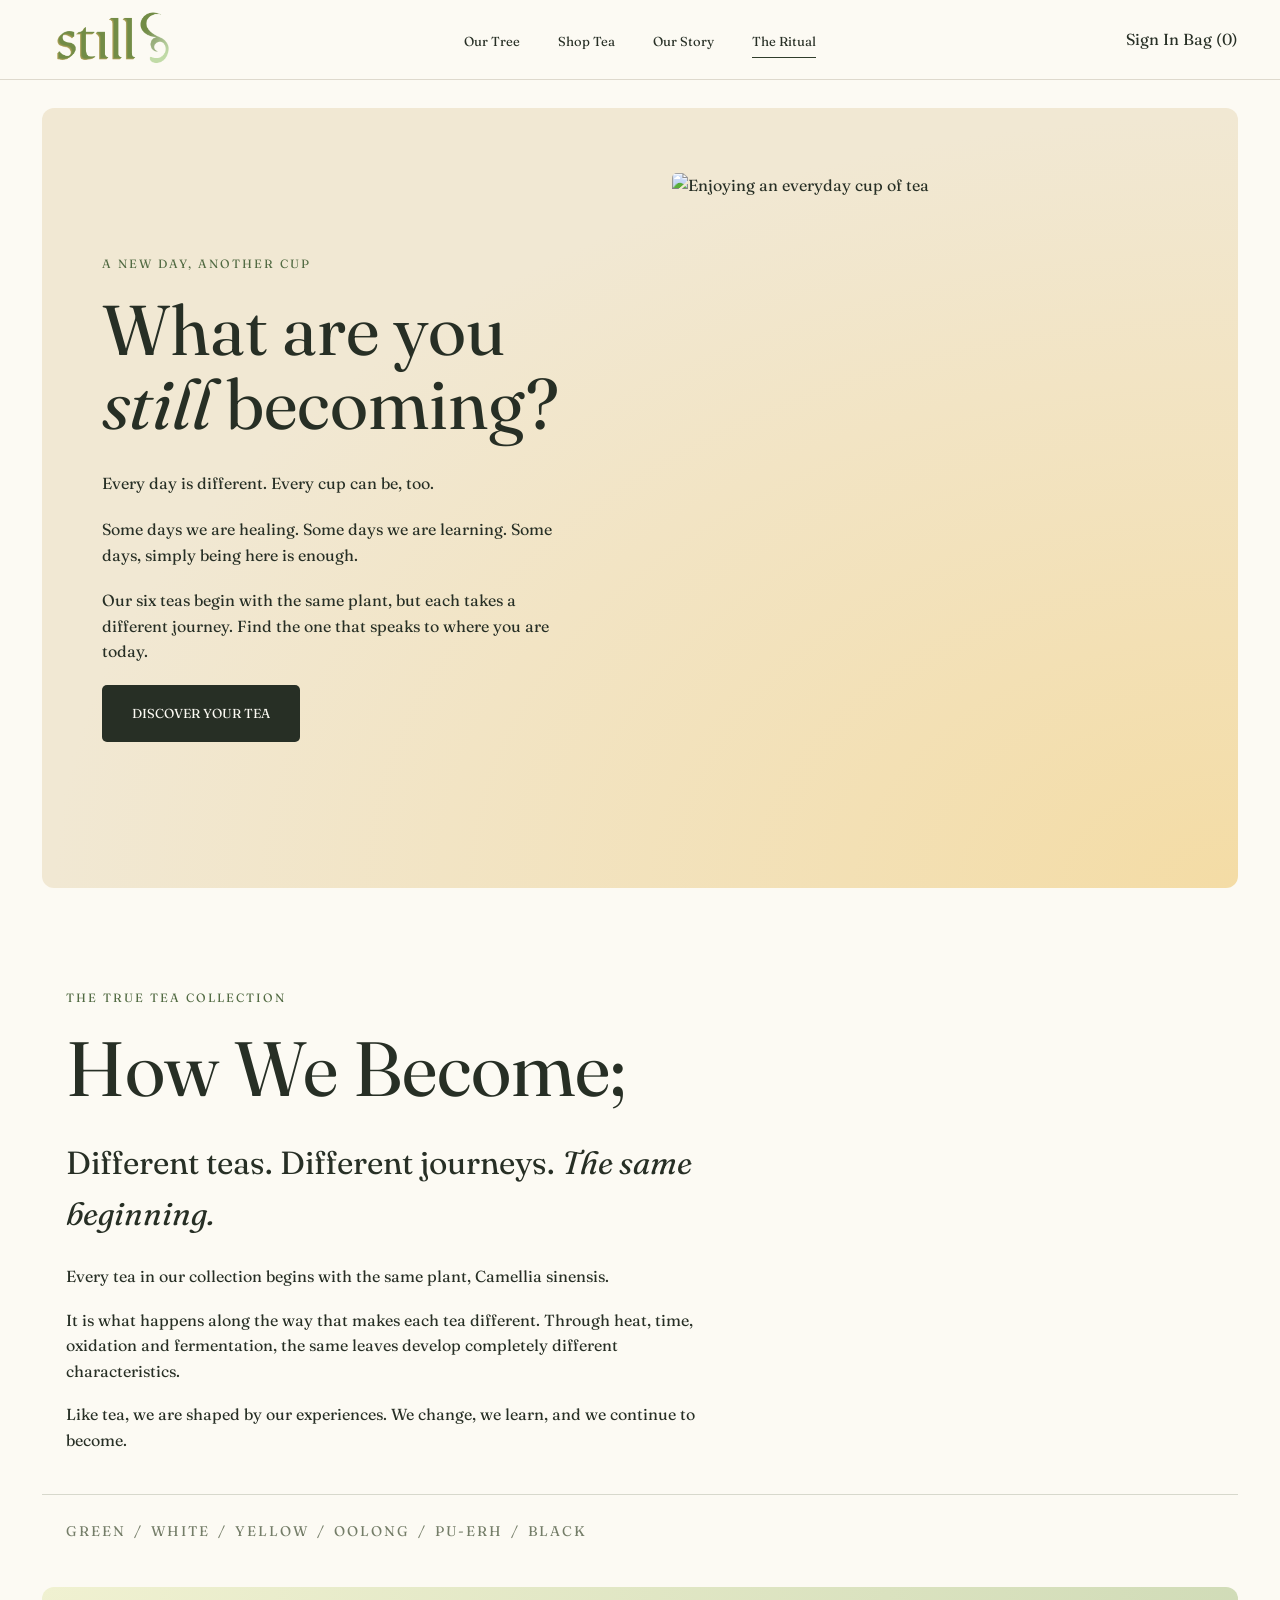
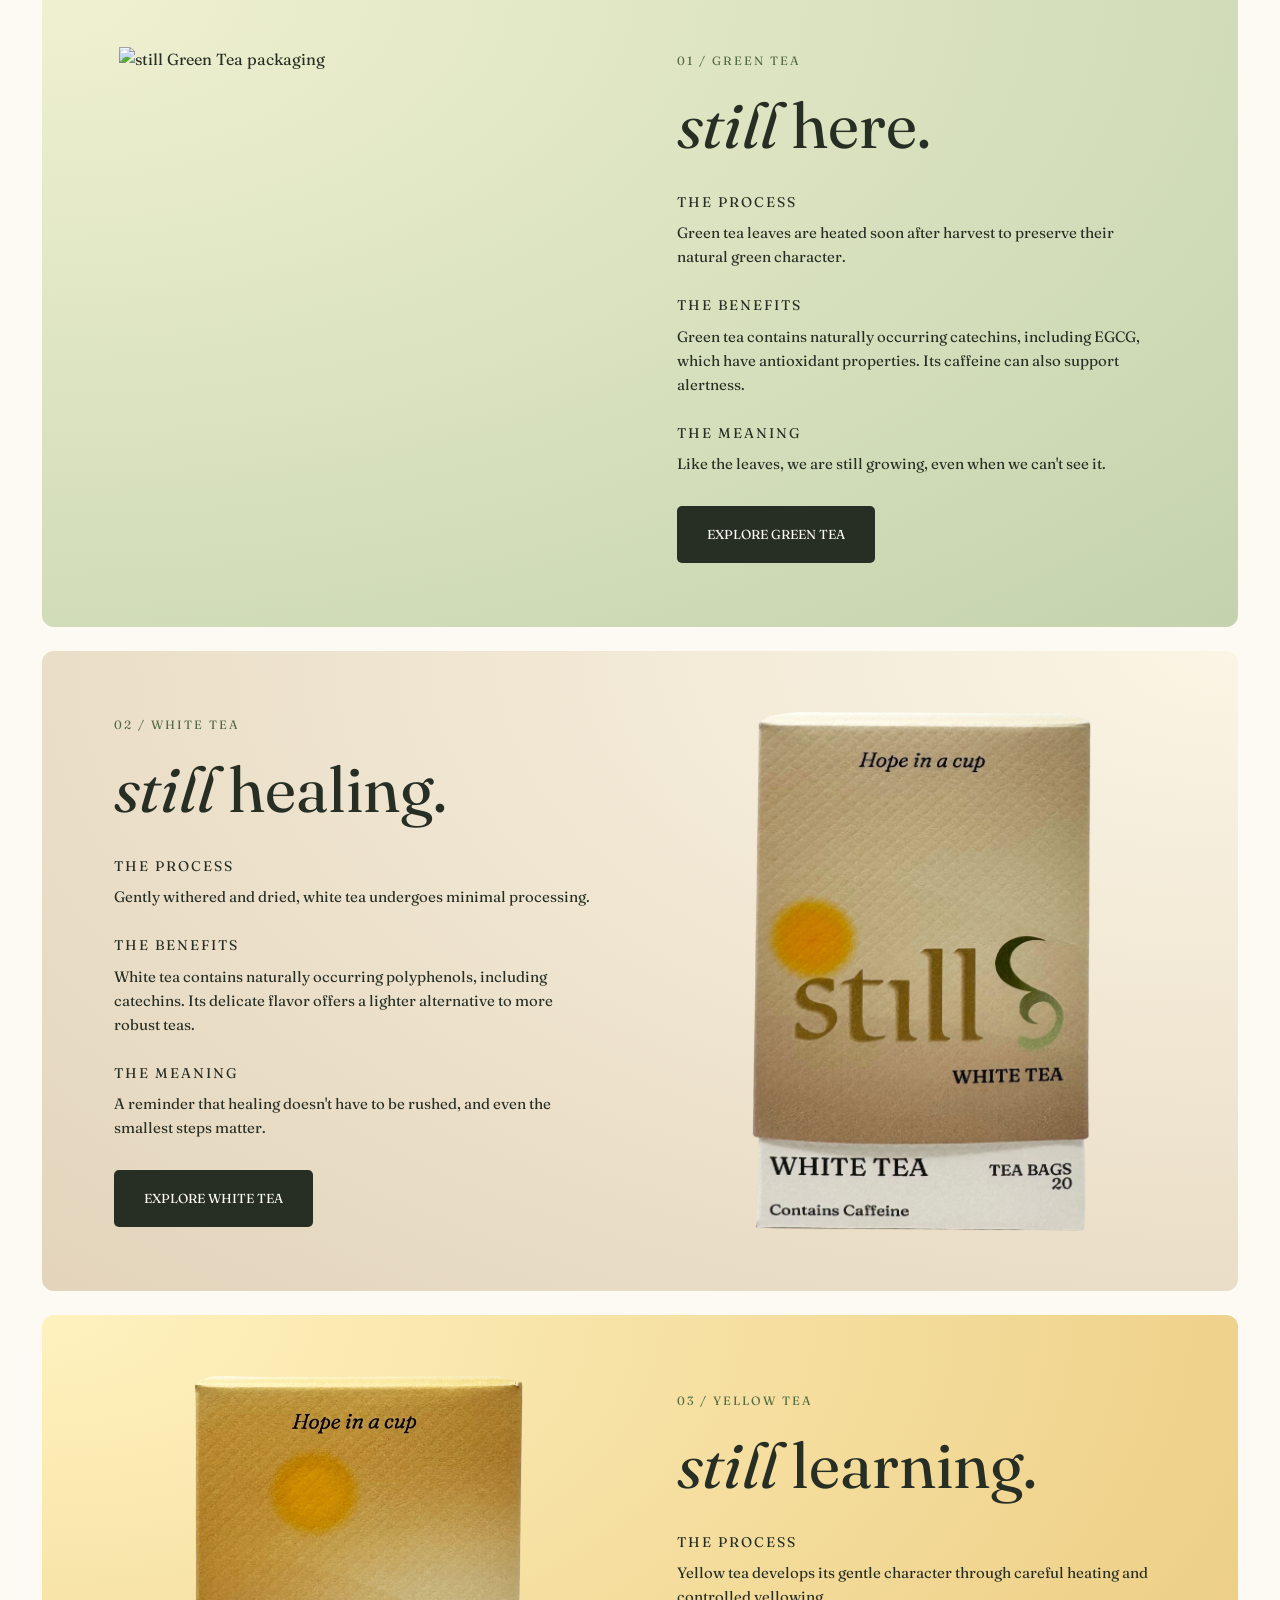
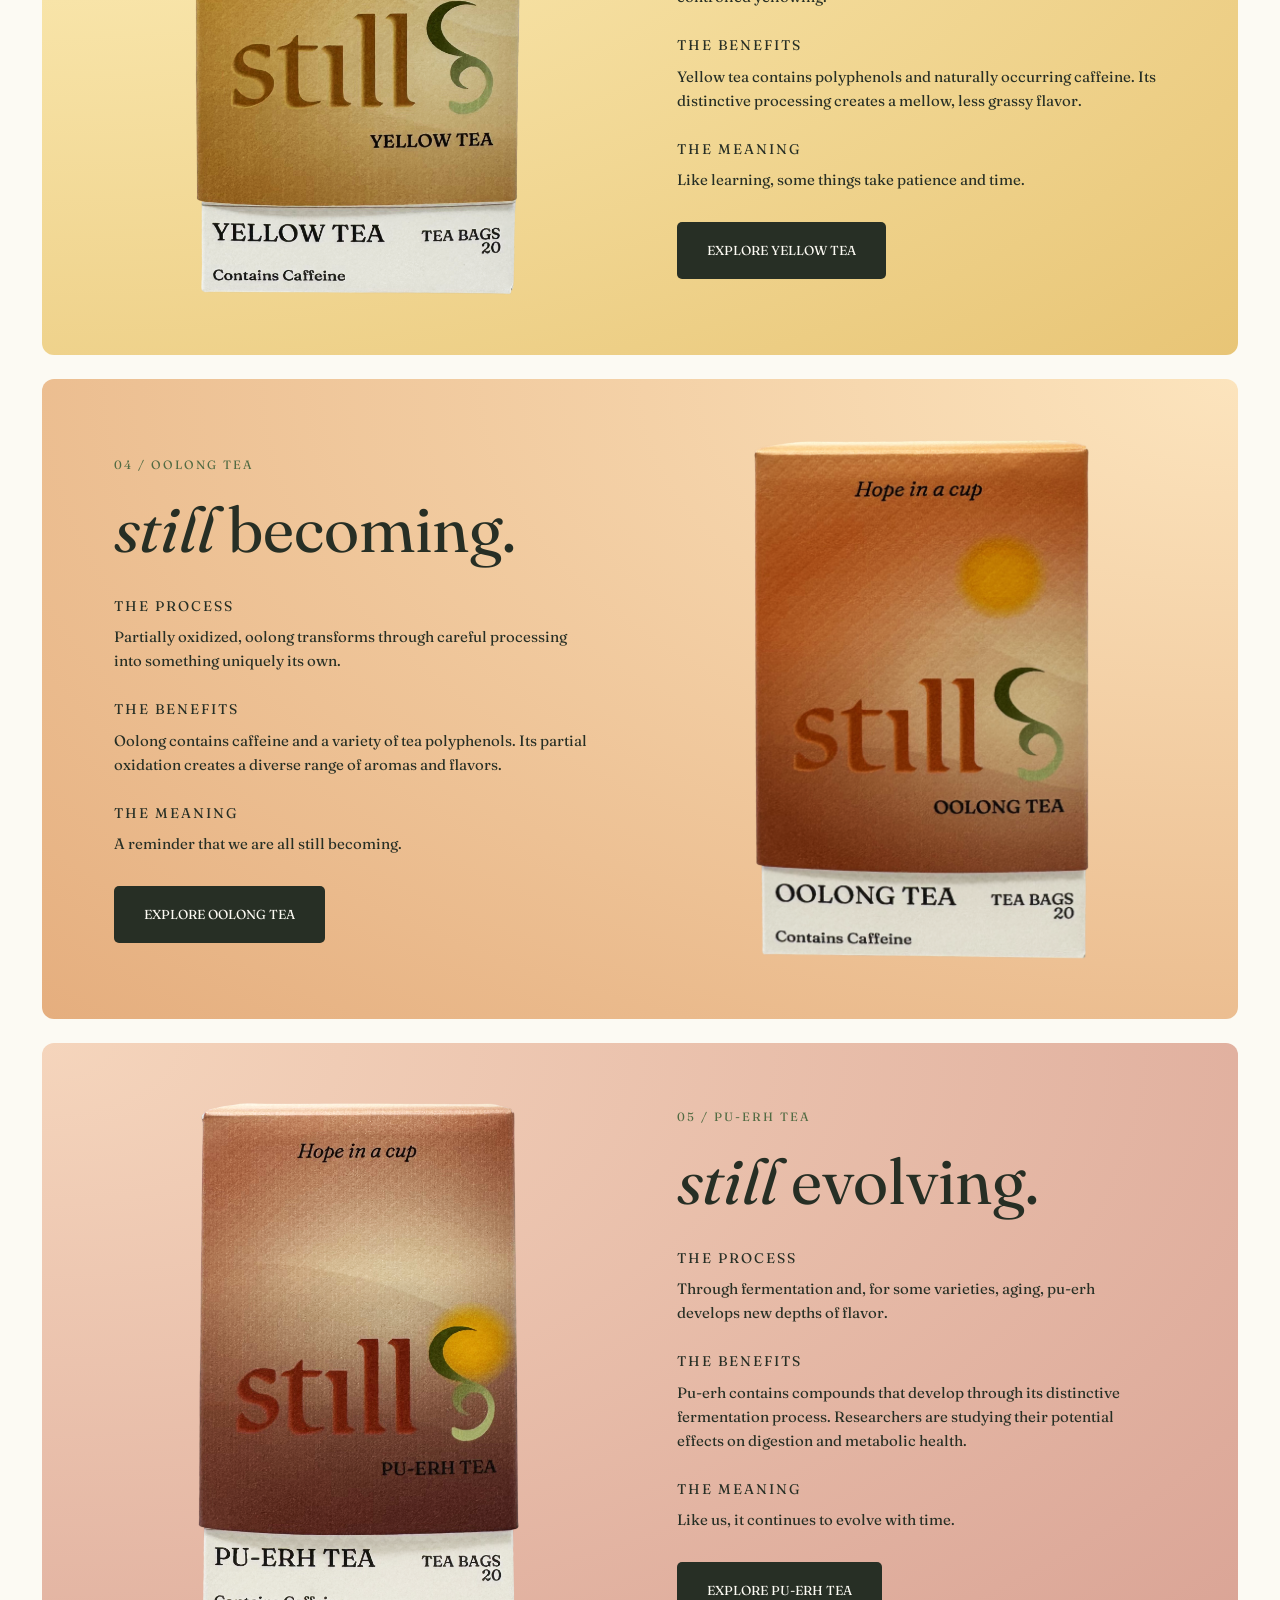
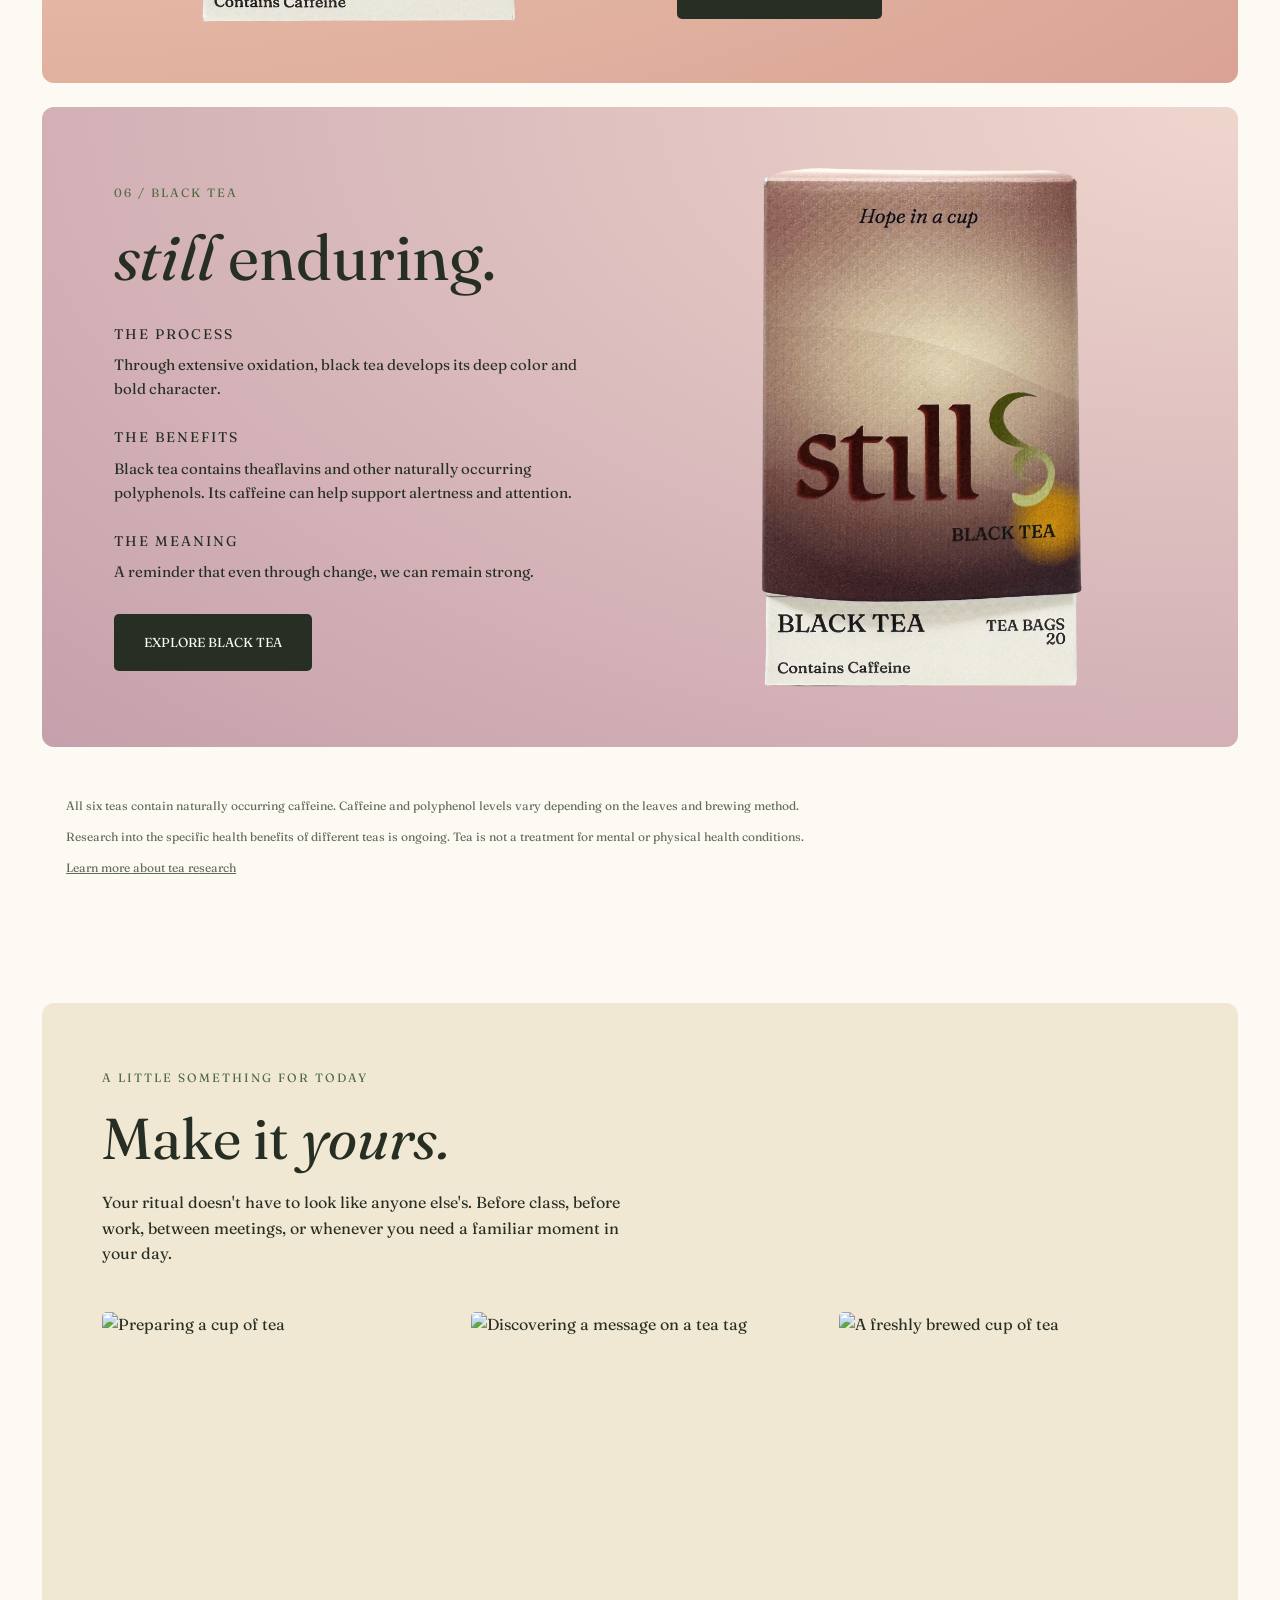
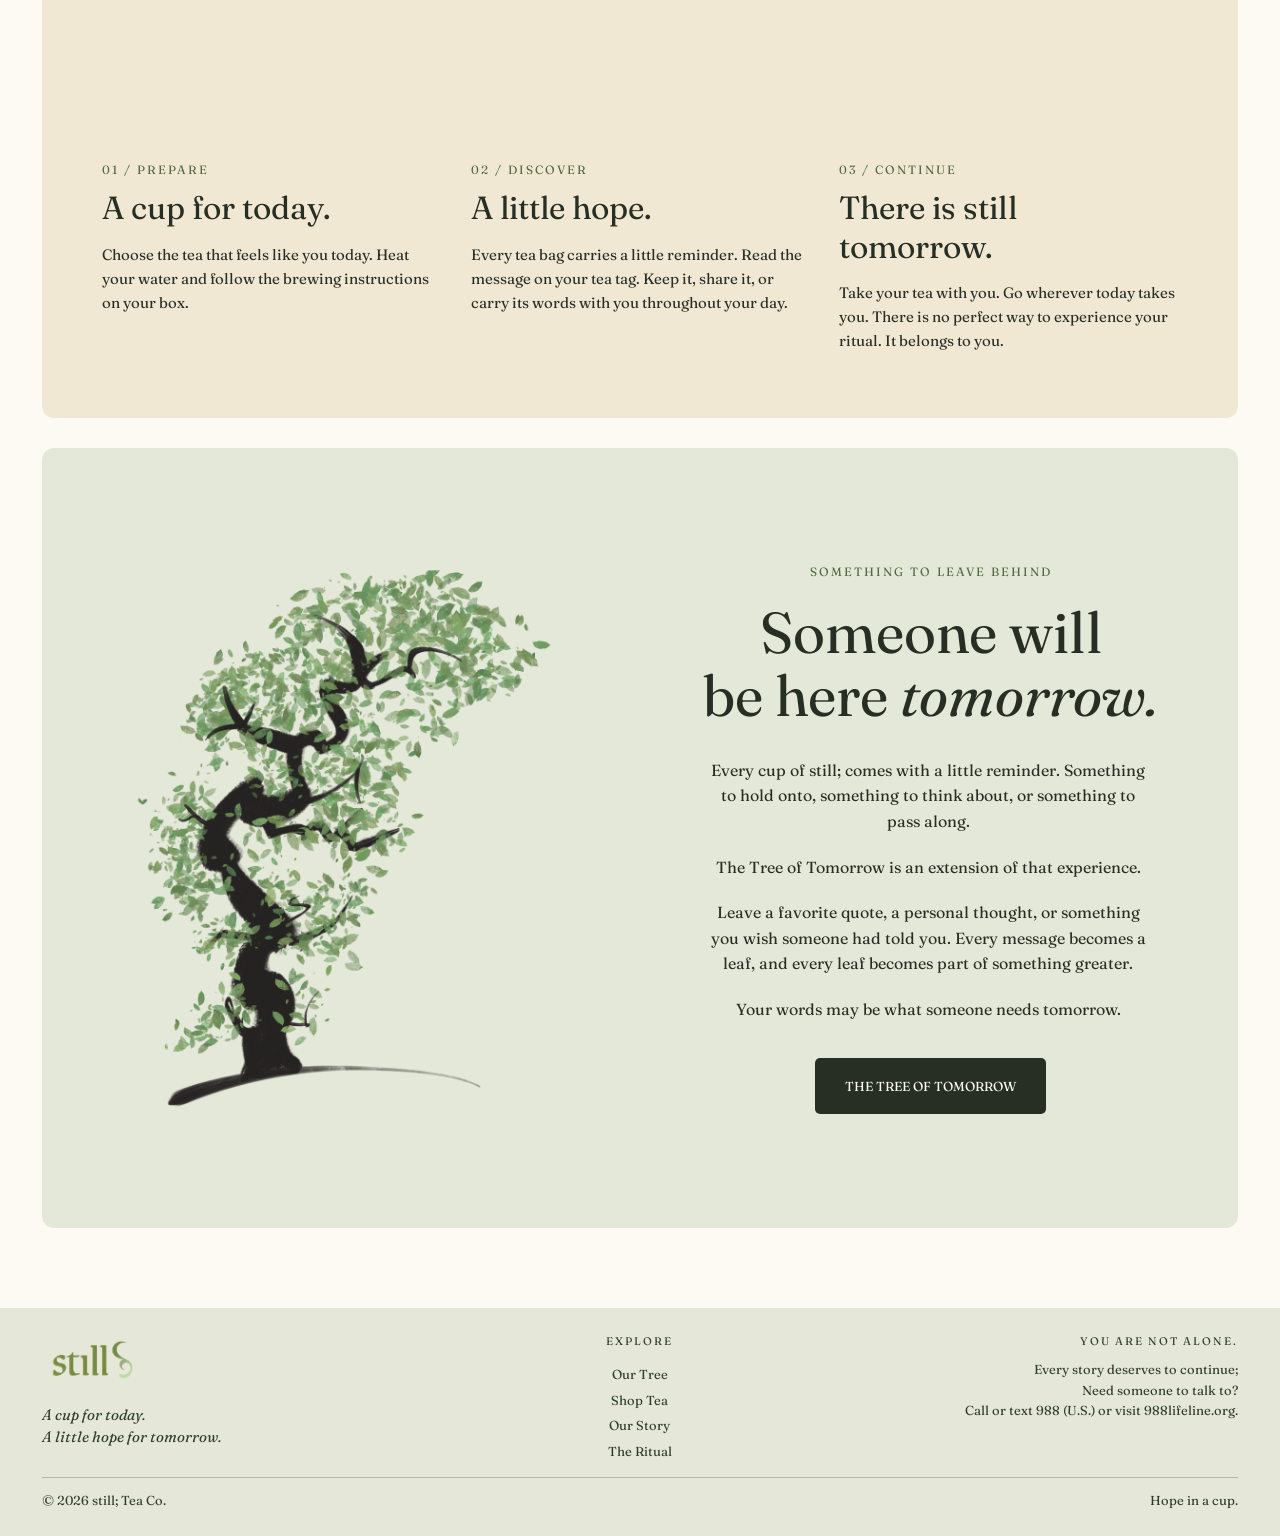
==== commit 9cb5d817: "update" ====
--- a/ritual.html
+++ b/ritual.html
@@ -94,7 +94,7 @@
 
             <div class="ritual-hero-photo">
 
-                <img src="Images/ritual.png"
+                <img src="Images/TeaSet.png"
                      alt="Enjoying an everyday cup of tea">
 
             </div>
@@ -174,7 +174,7 @@
 
                 <div class="ritual-tea-photo">
 
-                    <img src="Images/green.png"
+                    <img src="Images/Front/green.png"
                          alt="STILL Green Tea packaging">
 
                 </div>
@@ -226,7 +226,7 @@
 
                 <div class="ritual-tea-photo">
 
-                    <img src="Images/white.png"
+                    <img src="Images/Front/white"
                          alt="STILL White Tea packaging">
 
                 </div>
@@ -278,7 +278,7 @@
 
                 <div class="ritual-tea-photo">
 
-                    <img src="Images/yellow.png"
+                    <img src="Images/Front/yellow"
                          alt="STILL Yellow Tea packaging">
 
                 </div>
@@ -330,7 +330,7 @@
 
                 <div class="ritual-tea-photo">
 
-                    <img src="Images/oolong.png"
+                    <img src="Images/Front/oolong"
                          alt="STILL Oolong Tea packaging">
 
                 </div>
@@ -383,7 +383,7 @@
 
                 <div class="ritual-tea-photo">
 
-                    <img src="Images/puerh.png"
+                    <img src="Images/Front/puerh"
                          alt="STILL Pu-Erh Tea packaging">
 
                 </div>
@@ -436,7 +436,7 @@
 
                 <div class="ritual-tea-photo">
 
-                    <img src="Images/black.png"
+                    <img src="Images/Front/black"
                          alt="STILL Black Tea packaging">
 
                 </div>
@@ -539,7 +539,7 @@
 
                 <article class="ritual-step">
 
-                    <img src="Images/prepare.png"
+                    <img src="Images/TeaSet.png"
                          alt="Preparing a cup of tea">
 
                     <p class="eyebrow">01 / PREPARE</p>
@@ -558,7 +558,7 @@
 
                 <article class="ritual-step">
 
-                    <img src="Images/discover.png"
+                    <img src="Images/Front/green.png"
                          alt="Discovering a message on a tea tag">
 
                     <p class="eyebrow">02 / DISCOVER</p>
@@ -578,7 +578,7 @@
 
                 <article class="ritual-step">
 
-                    <img src="Images/continue.png"
+                    <img src="Images/TeaSet.png"
                          alt="A freshly brewed cup of tea">
 
                     <p class="eyebrow">03 / CONTINUE</p>
@@ -708,16 +708,29 @@
         const navigation =
             document.querySelector("#main-navigation");
 
-        menuButton.addEventListener("click", () => {
-
-            const isOpen =
-                navigation.classList.toggle("open");
-
-            menuButton.setAttribute(
-                "aria-expanded",
-                String(isOpen)
-            );
-
+        function closeMenu() {
+            navigation.classList.remove("open");
+            menuButton.setAttribute("aria-expanded", "false");
+        }
+
+        menuButton.addEventListener("click", event => {
+            event.stopPropagation();
+            const isOpen = navigation.classList.toggle("open");
+            menuButton.setAttribute("aria-expanded", String(isOpen));
+        });
+
+        navigation.addEventListener("click", event => {
+            if (event.target.closest("a")) closeMenu();
+        });
+
+        document.addEventListener("click", event => {
+            if (!navigation.contains(event.target) && !menuButton.contains(event.target)) {
+                closeMenu();
+            }
+        });
+
+        window.addEventListener("resize", () => {
+            if (window.innerWidth > 900) closeMenu();
         });
 
     </script>
--- a/style.css
+++ b/style.css
@@ -501,12 +501,14 @@
     text-decoration: none;
 }
 
-footer .footer-support p {
-    margin: 0 0 6px;
-}
-
+footer .footer-support {
+    text-align: right;
+}
+
+footer .footer-support .footer-heading,
+footer .footer-support p,
 footer .footer-support a {
-    text-decoration: underline;
+    text-align: right;
 }
 
 footer .footer-bottom {
@@ -877,8 +879,8 @@
 .black-bg {
     background: radial-gradient(
         ellipse at top,
-        #f1d6c8,
-        #cfa69b
+        #dfc9d2,
+        #a98a9a
     );
 }
 
@@ -911,16 +913,8 @@
 }
 
 .tea-product-info p {
-    max-width: 320px;
-}
-
-.tea-quantity {
     font-size: 12px;
-    text-transform: uppercase;
-    letter-spacing: 1px;
-    margin-top: 20px;
-}
-
+}
 
 
 /* =====================================
@@ -1988,7 +1982,8 @@
 
 .tree-home {
     display: grid;
-    grid-template-columns: 60% 40%;
+    grid-template-columns: minmax(0, 60%) minmax(0, 40%);
+    column-gap: 4%;
     align-items: center;
     gap: 5%;
     margin: 20px 3.3%;
@@ -2110,6 +2105,9 @@
     line-height: 1.3;
     margin: 0;
     overflow-wrap: anywhere;
+
+    max-height: 150px;
+    overflow-y: auto;
 }
 
 .tree-quote #quote-author {
@@ -2182,99 +2180,47 @@
 
 }
 
-.home-page .tree-home {
-    grid-template-columns: 60% 40%;
-    min-height: 78vh;
-}
-
-.home-page .tree-home-text {
-    max-width: 420px;
-    justify-self: end;
-    width: 100%;
-}
-
-.home-page .tree-home-text h1 {
-    margin-bottom: 18px;
-}
-
-.home-page .tree-home-text .tree-home-intro {
-    margin-bottom: 12px;
-}
-
-.home-page .tree-form-heading {
-    margin: 22px 0 12px;
-    font-size: 14px;
-    letter-spacing: 1px;
-}
-
-.home-page #quote-form {
-    display: block;
-    width: 100%;
-    max-width: 380px;
-    margin: 0;
-}
-
-.home-page #quote-form textarea {
-    min-height: 110px;
-    height: 110px;
-}
-
-.home-page #quote-form input {
-    padding: 10px 12px;
-}
-
-.home-page #quote-form button {
-    width: auto;
-    min-width: 150px;
-    margin-top: 12px;
-    border-radius: 5px;
-}
-
-.home-page #character-count {
-    margin: 4px 0 12px;
-}
+/* =====================================
+   RESTORE HOMEPAGE PURPOSE AND FORM
+===================================== */
 
 .home-purpose {
     display: grid;
-    grid-template-columns: 1fr auto;
-    align-items: center;
+    grid-template-columns: 1fr 1fr;
+    align-items: start;
     gap: 40px;
-    margin: 25px 3.3%;
+    margin: 0 3.3%;
     padding: 35px 5%;
     border-top: 1px solid #d7d8cc;
     border-bottom: 1px solid #d7d8cc;
-    border-radius: 0;
-    background: transparent;
 }
 
 .home-purpose h2 {
-    margin: 8px 0 0;
     font-size: clamp(32px, 3vw, 48px);
+    margin: 0;
+    line-height: 1.1;
 }
 
 .home-purpose > div:last-child {
     text-align: right;
+    align-self: start;
+    margin-top: 0;
+}
+
+.home-purpose > div:last-child .store-button {
+    display: inline-block;
+    margin: 0 0 10px;
 }
 
 .home-purpose > div:last-child p {
-    margin-bottom: 12px;
+    margin: 0;
 }
 
 @media (max-width: 768px) {
-
-    .home-page .tree-home {
-        grid-template-columns: 1fr;
-        min-height: auto;
-    }
-
-    .home-page .tree-home-text {
-        max-width: 560px;
-        justify-self: start;
-    }
 
     .home-purpose {
         grid-template-columns: 1fr;
-        text-align: left;
+        gap: 25px;
     }
 
     .home-purpose > div:last-child {
@@ -2282,3 +2228,10 @@
     }
 
 }
+
+body {
+    overflow-x: hidden;
+}
+.home-purpose > div:last-child {
+    align-self: end;
+}
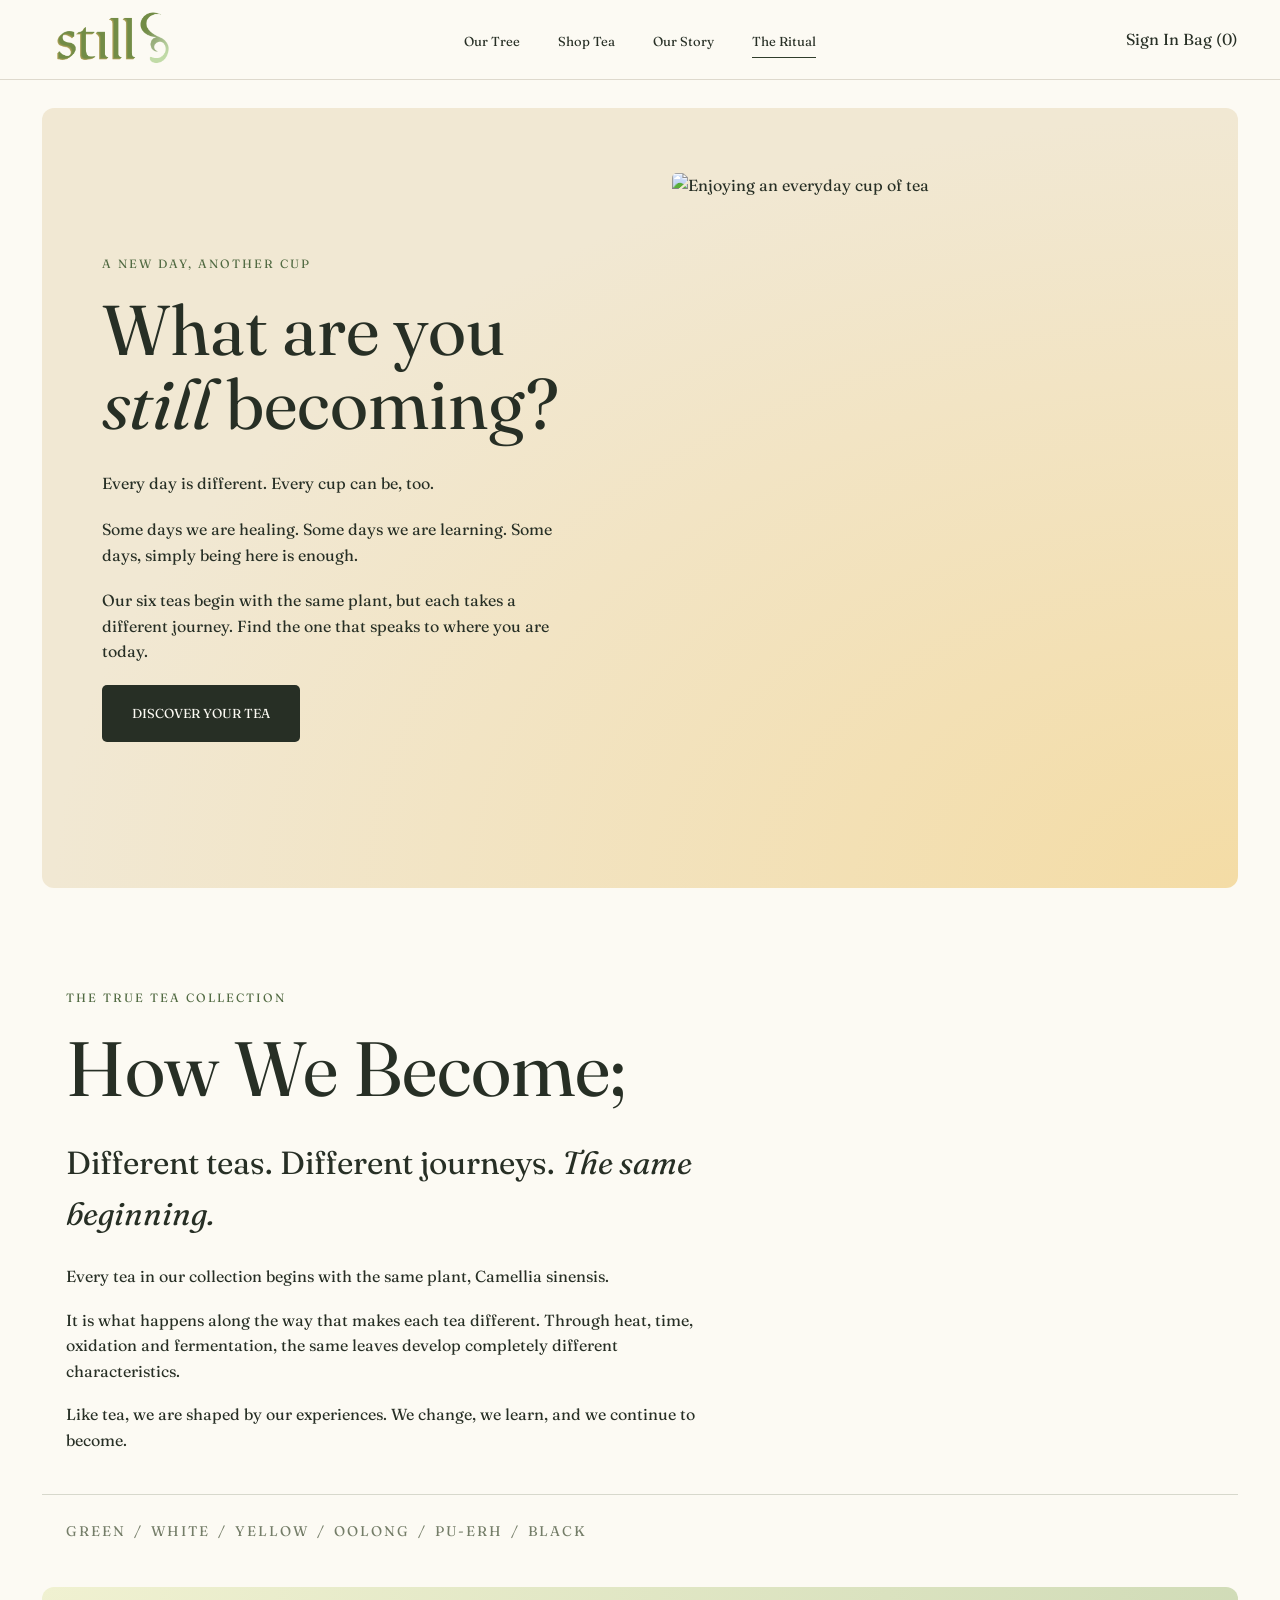
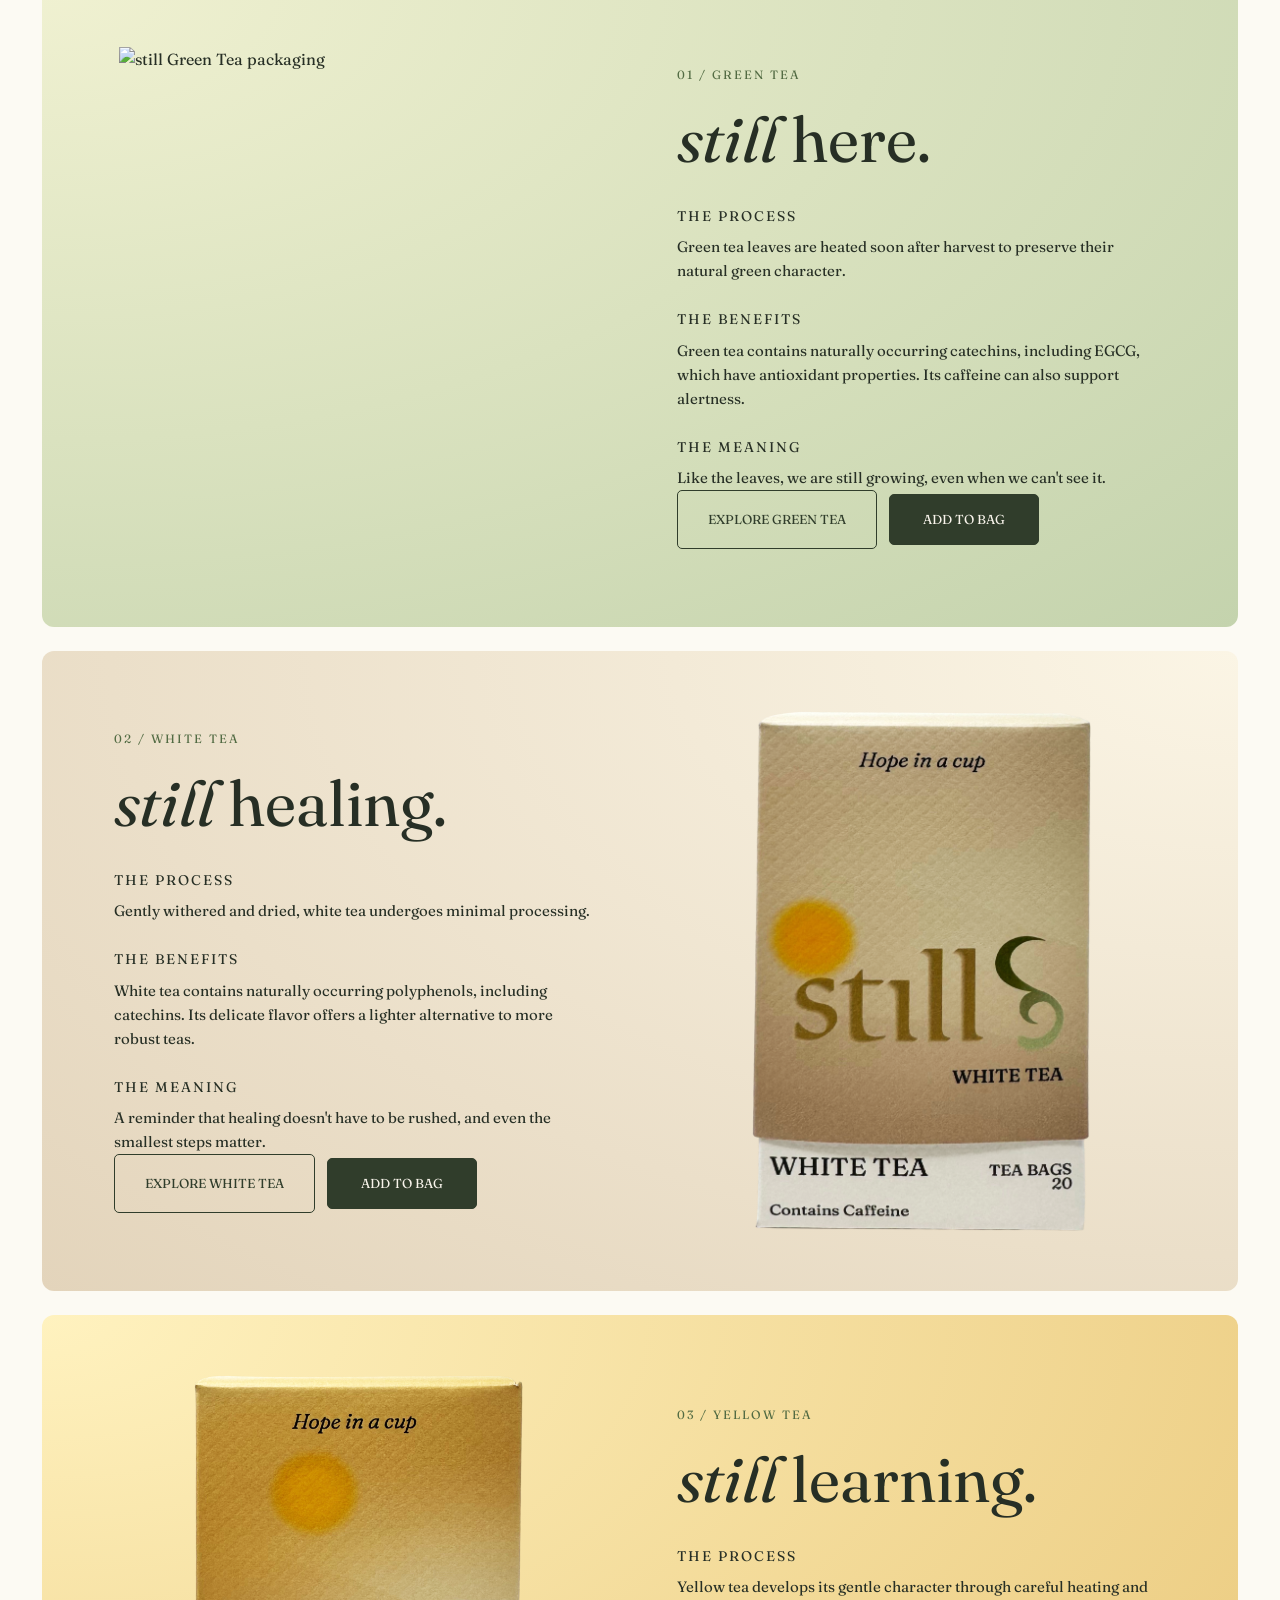
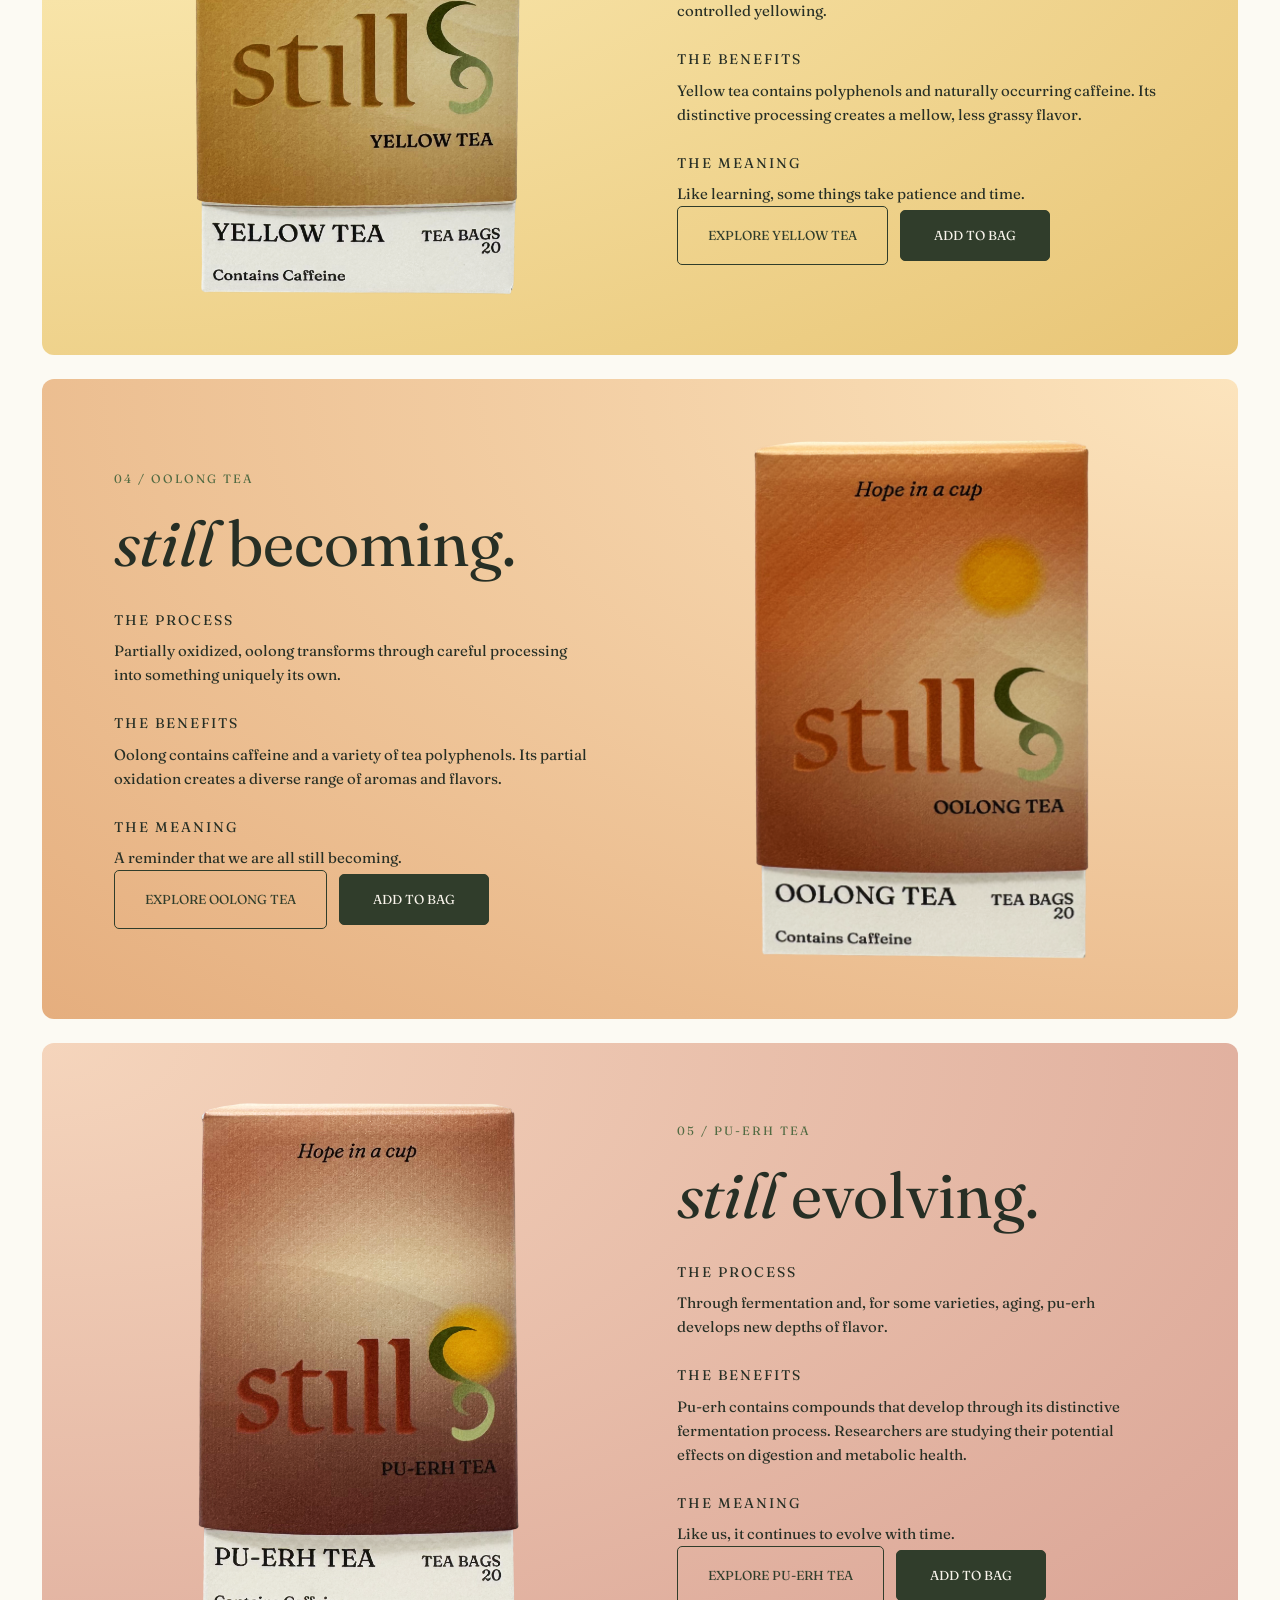
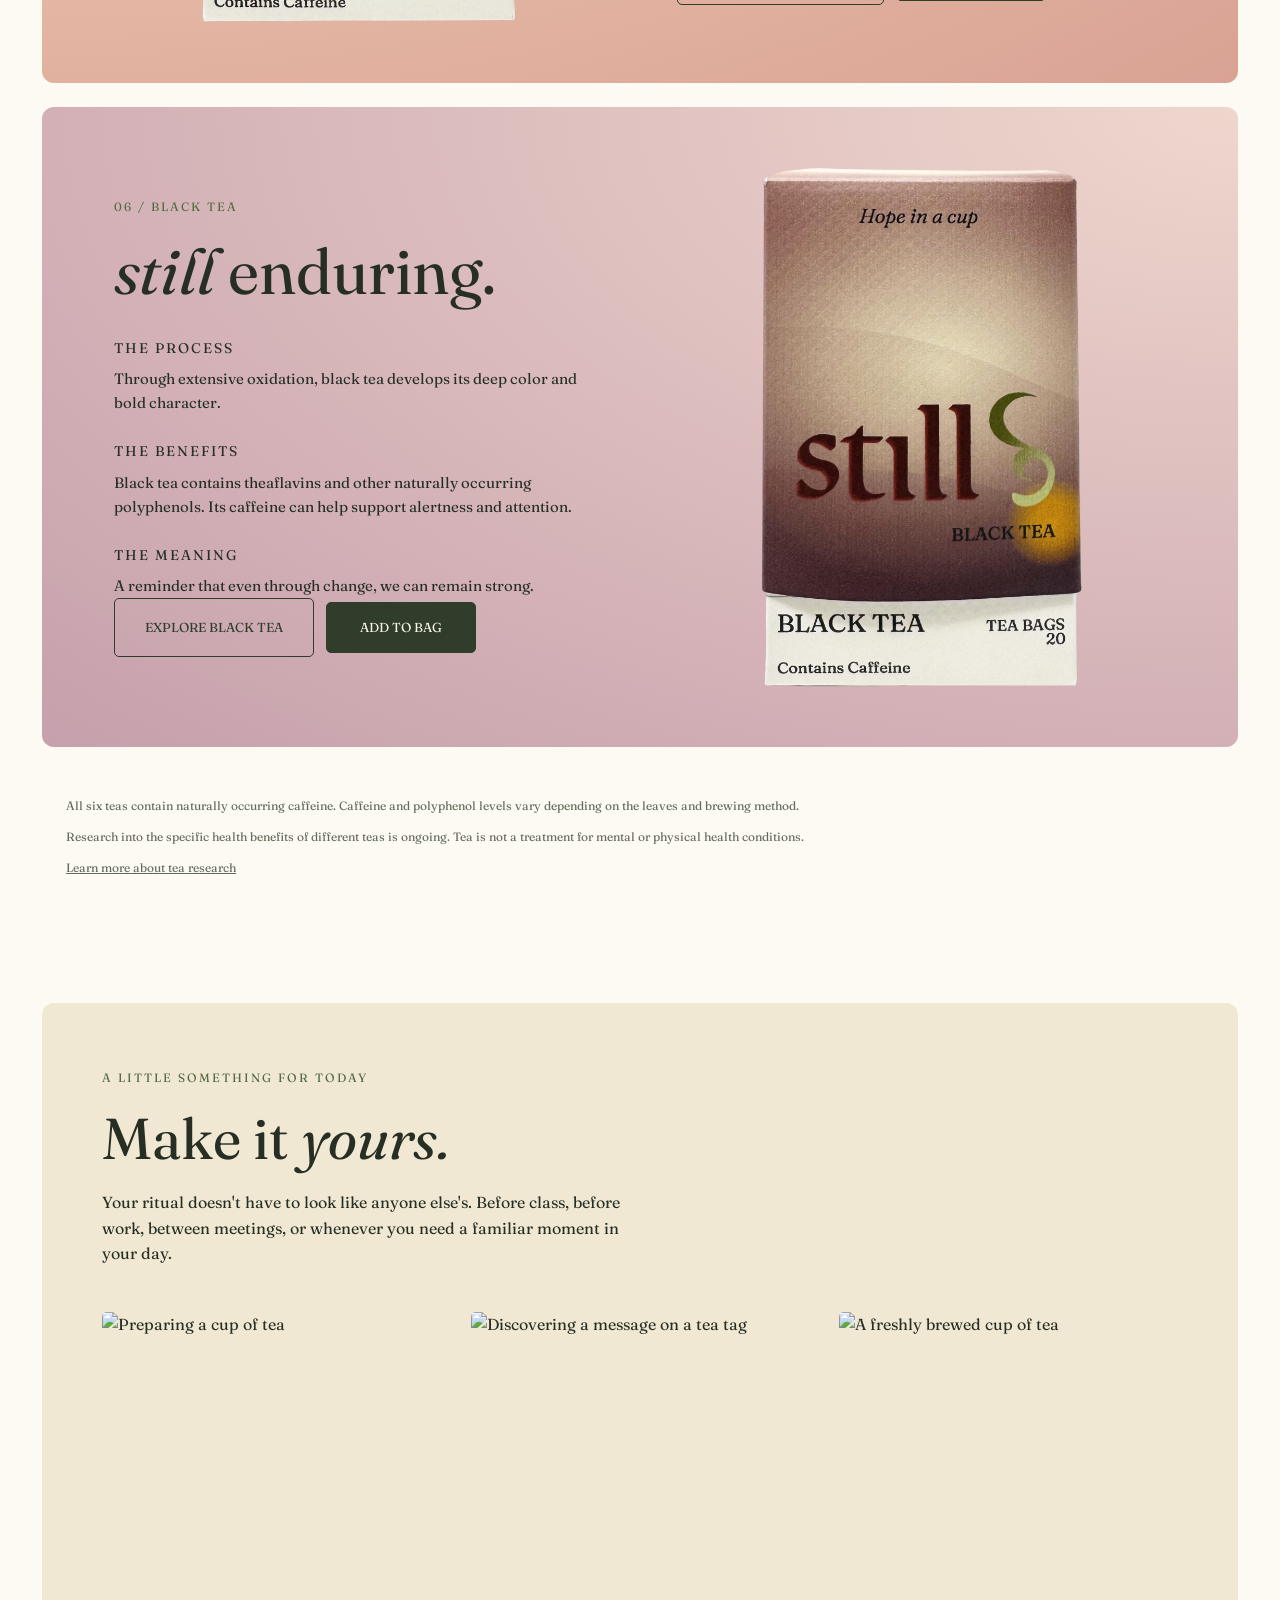
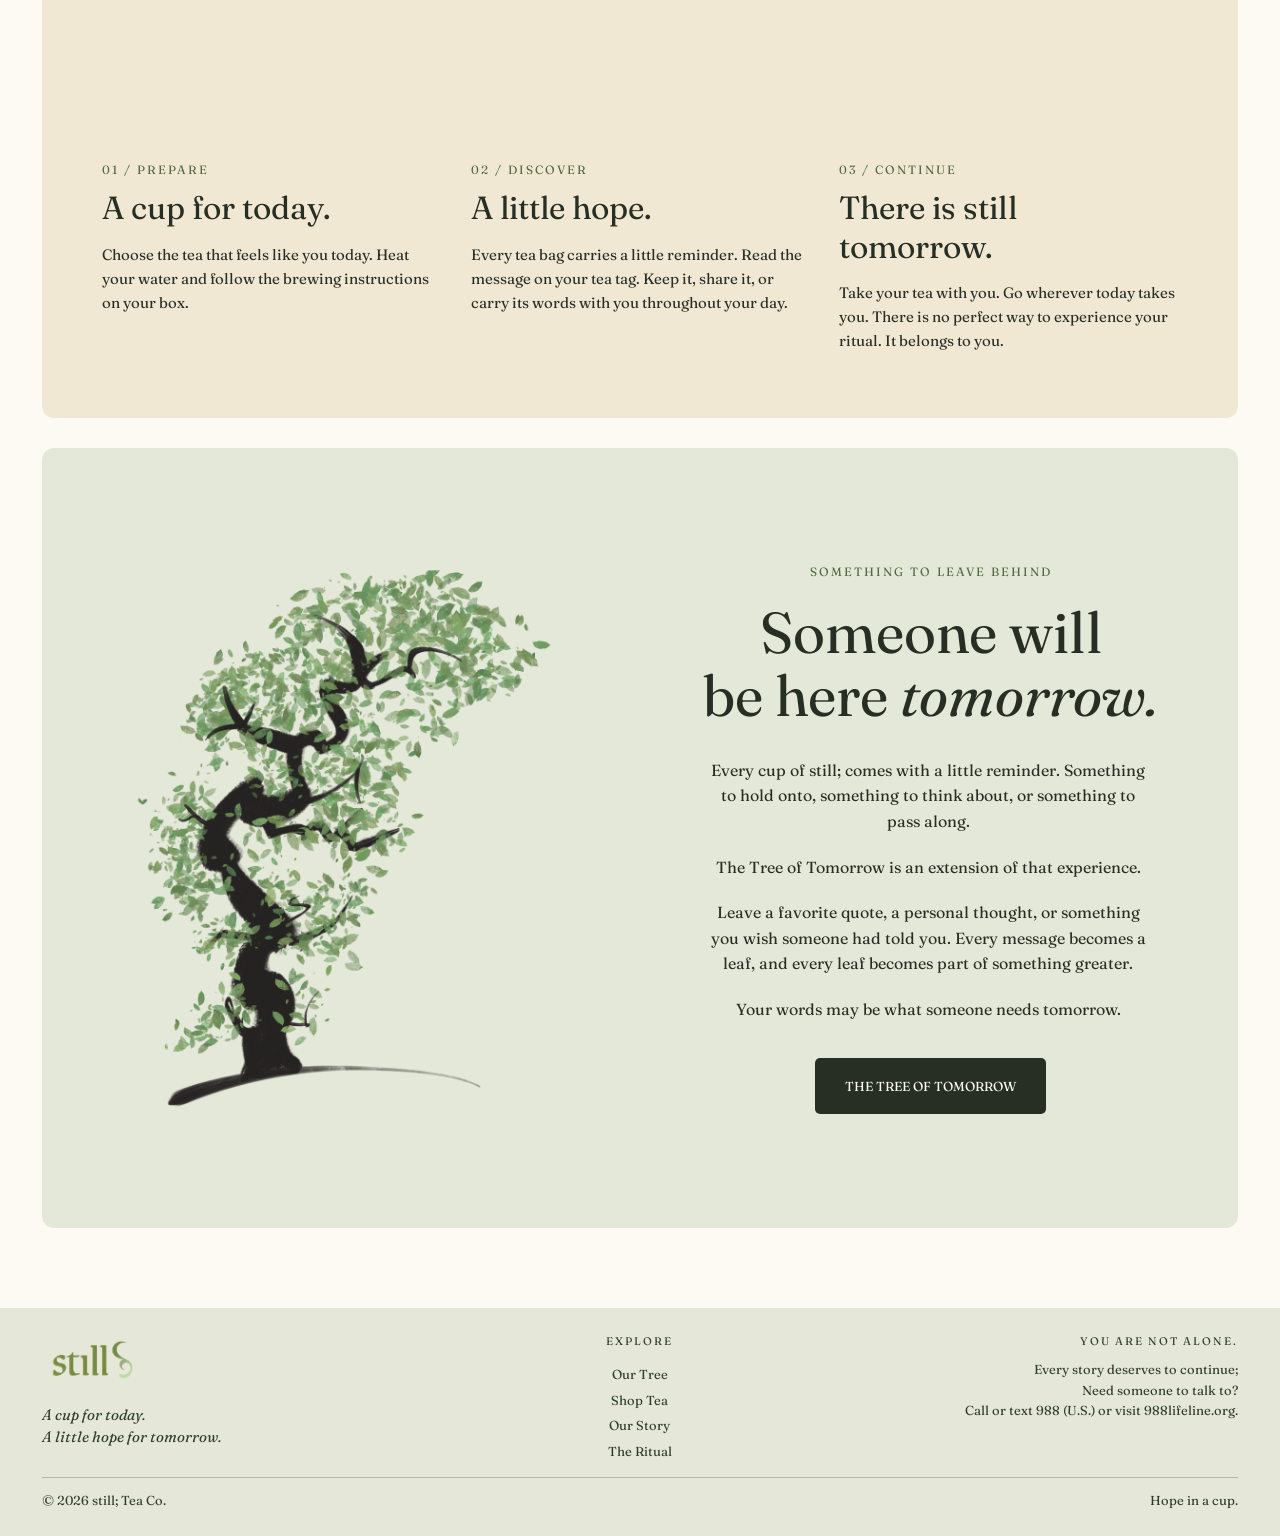
==== commit 8160bb43: "yup" ====
--- a/ritual.html
+++ b/ritual.html
@@ -41,7 +41,7 @@
 
         <div class="shop-account">
             <span>Sign In</span>
-            <span>Bag (0)</span>
+            <span class="bag-button" role="button" tabindex="0">Bag (0)</span>
         </div>
 
     </header>
@@ -209,10 +209,10 @@
                         even when we can't see it.
                     </p>
 
-                    <a href="shop.html#green"
-                       class="store-button">
-                        Explore Green Tea
-                    </a>
+                    <div class="ritual-tea-actions">
+                        <a href="shop.html#green" class="store-button">Explore Green Tea</a>
+                        <button class="ritual-add-to-bag" type="button" data-add-to-bag="green">Add to Bag</button>
+                    </div>
 
                 </div>
 
@@ -261,10 +261,10 @@
                         smallest steps matter.
                     </p>
 
-                    <a href="shop.html#white"
-                       class="store-button">
-                        Explore White Tea
-                    </a>
+                    <div class="ritual-tea-actions">
+                        <a href="shop.html#white" class="store-button">Explore White Tea</a>
+                        <button class="ritual-add-to-bag" type="button" data-add-to-bag="white">Add to Bag</button>
+                    </div>
 
                 </div>
 
@@ -313,10 +313,10 @@
                         patience and time.
                     </p>
 
-                    <a href="shop.html#yellow"
-                       class="store-button">
-                        Explore Yellow Tea
-                    </a>
+                    <div class="ritual-tea-actions">
+                        <a href="shop.html#yellow" class="store-button">Explore Yellow Tea</a>
+                        <button class="ritual-add-to-bag" type="button" data-add-to-bag="yellow">Add to Bag</button>
+                    </div>
 
                 </div>
 
@@ -366,10 +366,10 @@
                         still becoming.
                     </p>
 
-                    <a href="shop.html#oolong"
-                       class="store-button">
-                        Explore Oolong Tea
-                    </a>
+                    <div class="ritual-tea-actions">
+                        <a href="shop.html#oolong" class="store-button">Explore Oolong Tea</a>
+                        <button class="ritual-add-to-bag" type="button" data-add-to-bag="oolong">Add to Bag</button>
+                    </div>
 
                 </div>
 
@@ -419,10 +419,10 @@
                         evolve with time.
                     </p>
 
-                    <a href="shop.html#puerh"
-                       class="store-button">
-                        Explore Pu-Erh Tea
-                    </a>
+                    <div class="ritual-tea-actions">
+                        <a href="shop.html#puerh" class="store-button">Explore Pu-Erh Tea</a>
+                        <button class="ritual-add-to-bag" type="button" data-add-to-bag="puerh">Add to Bag</button>
+                    </div>
 
                 </div>
 
@@ -471,10 +471,10 @@
                         change, we can remain strong.
                     </p>
 
-                    <a href="shop.html#black"
-                       class="store-button">
-                        Explore Black Tea
-                    </a>
+                    <div class="ritual-tea-actions">
+                        <a href="shop.html#black" class="store-button">Explore Black Tea</a>
+                        <button class="ritual-add-to-bag" type="button" data-add-to-bag="black">Add to Bag</button>
+                    </div>
 
                 </div>
 
@@ -750,5 +750,7 @@
             });
         });
     </script>
+
+    <script src="cart.js"></script>
 </body>
 </html>
--- a/style.css
+++ b/style.css
@@ -2234,4 +2234,146 @@
 }
 .home-purpose > div:last-child {
     align-self: end;
+}
+
+.bag-button {
+    cursor: pointer;
+}
+
+.add-to-bag,
+.ritual-add-to-bag {
+    width: 150px;
+    min-height: 46px;
+    background: #303d2b;
+    color: #f8f4eb;
+    border: 1px solid #303d2b;
+    border-radius: 5px;
+    font-size: 13px;
+    text-transform: uppercase;
+}
+
+.tea-product-info {
+    display: flex;
+    flex-direction: column;
+}
+
+.add-to-bag {
+    margin-top: auto;
+    align-self: stretch;
+}
+
+.ritual-tea-actions {
+    display: flex;
+    align-items: center;
+    gap: 12px;
+    flex-wrap: wrap;
+}
+
+.ritual-tea-actions .store-button {
+    border: 1px solid #303d2b;
+    background: transparent;
+    color: #303d2b;
+}
+
+.cart-panel {
+    position: fixed;
+    inset: 0;
+    z-index: 1000;
+    visibility: hidden;
+    pointer-events: none;
+}
+
+.cart-panel.open {
+    visibility: visible;
+    pointer-events: auto;
+}
+
+.cart-backdrop {
+    position: absolute;
+    inset: 0;
+    background: rgba(48, 61, 43, 0.28);
+}
+
+.cart-drawer {
+    position: absolute;
+    top: 0;
+    right: 0;
+    width: min(420px, 90vw);
+    height: 100%;
+    padding: 30px;
+    background: #f8f4eb;
+    color: #303d2b;
+}
+
+.cart-header {
+    display: flex;
+    justify-content: space-between;
+    align-items: center;
+    border-bottom: 1px solid #ded9cd;
+    padding-bottom: 16px;
+}
+
+.cart-header h2 {
+    font-size: 38px;
+}
+
+.cart-close {
+    width: 42px;
+    height: 42px;
+    padding: 0;
+    border-radius: 50%;
+}
+
+.cart-items {
+    padding-top: 20px;
+}
+
+.cart-item {
+    display: grid;
+    grid-template-columns: 90px 1fr;
+    gap: 15px;
+    padding-bottom: 18px;
+    margin-bottom: 18px;
+    border-bottom: 1px solid #ded9cd;
+}
+
+.cart-item img {
+    width: 90px;
+    height: 120px;
+    object-fit: contain;
+}
+
+.cart-remove {
+    background: transparent;
+    color: #303d2b;
+    border: 1px solid #303d2b;
+    border-radius: 5px;
+    padding: 8px 14px;
+}
+
+.tea-product-info .add-to-bag,
+.tea-product-info .explore-tea-button {
+    width: 150px;
+    min-height: 46px;
+    height: 46px;
+    border-radius: 5px;
+    display: flex;
+    align-items: center;
+    justify-content: center;
+    margin-left: auto;
+    margin-right: auto;
+    box-sizing: border-box;
+    font-size: 13px;
+    text-transform: uppercase;
+}
+
+.tea-product-info .explore-tea-button {
+    margin-top: 8px;
+    background: transparent;
+    color: #303d2b;
+    border: 1px solid #303d2b;
+}
+.ritual-tea-text .store-button {
+    margin-top: 0;
+    vertical-align: middle;
 }
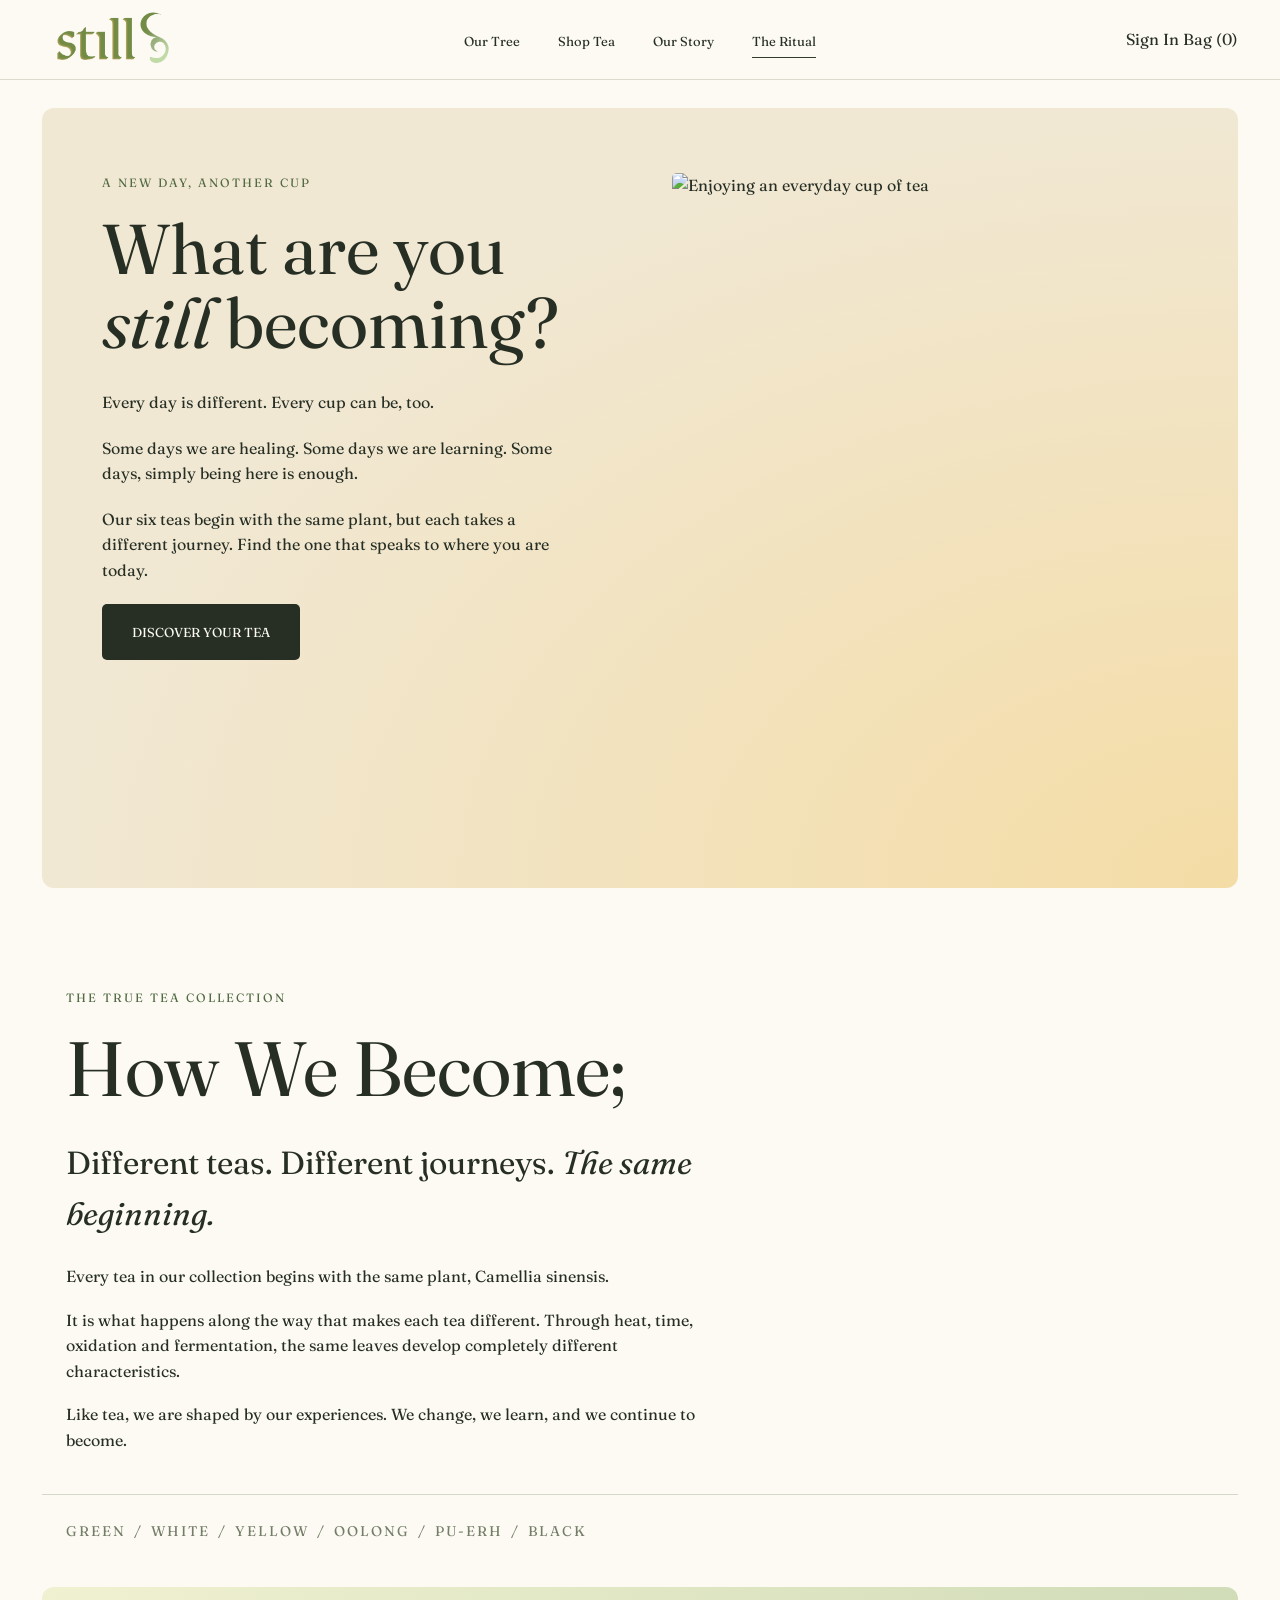
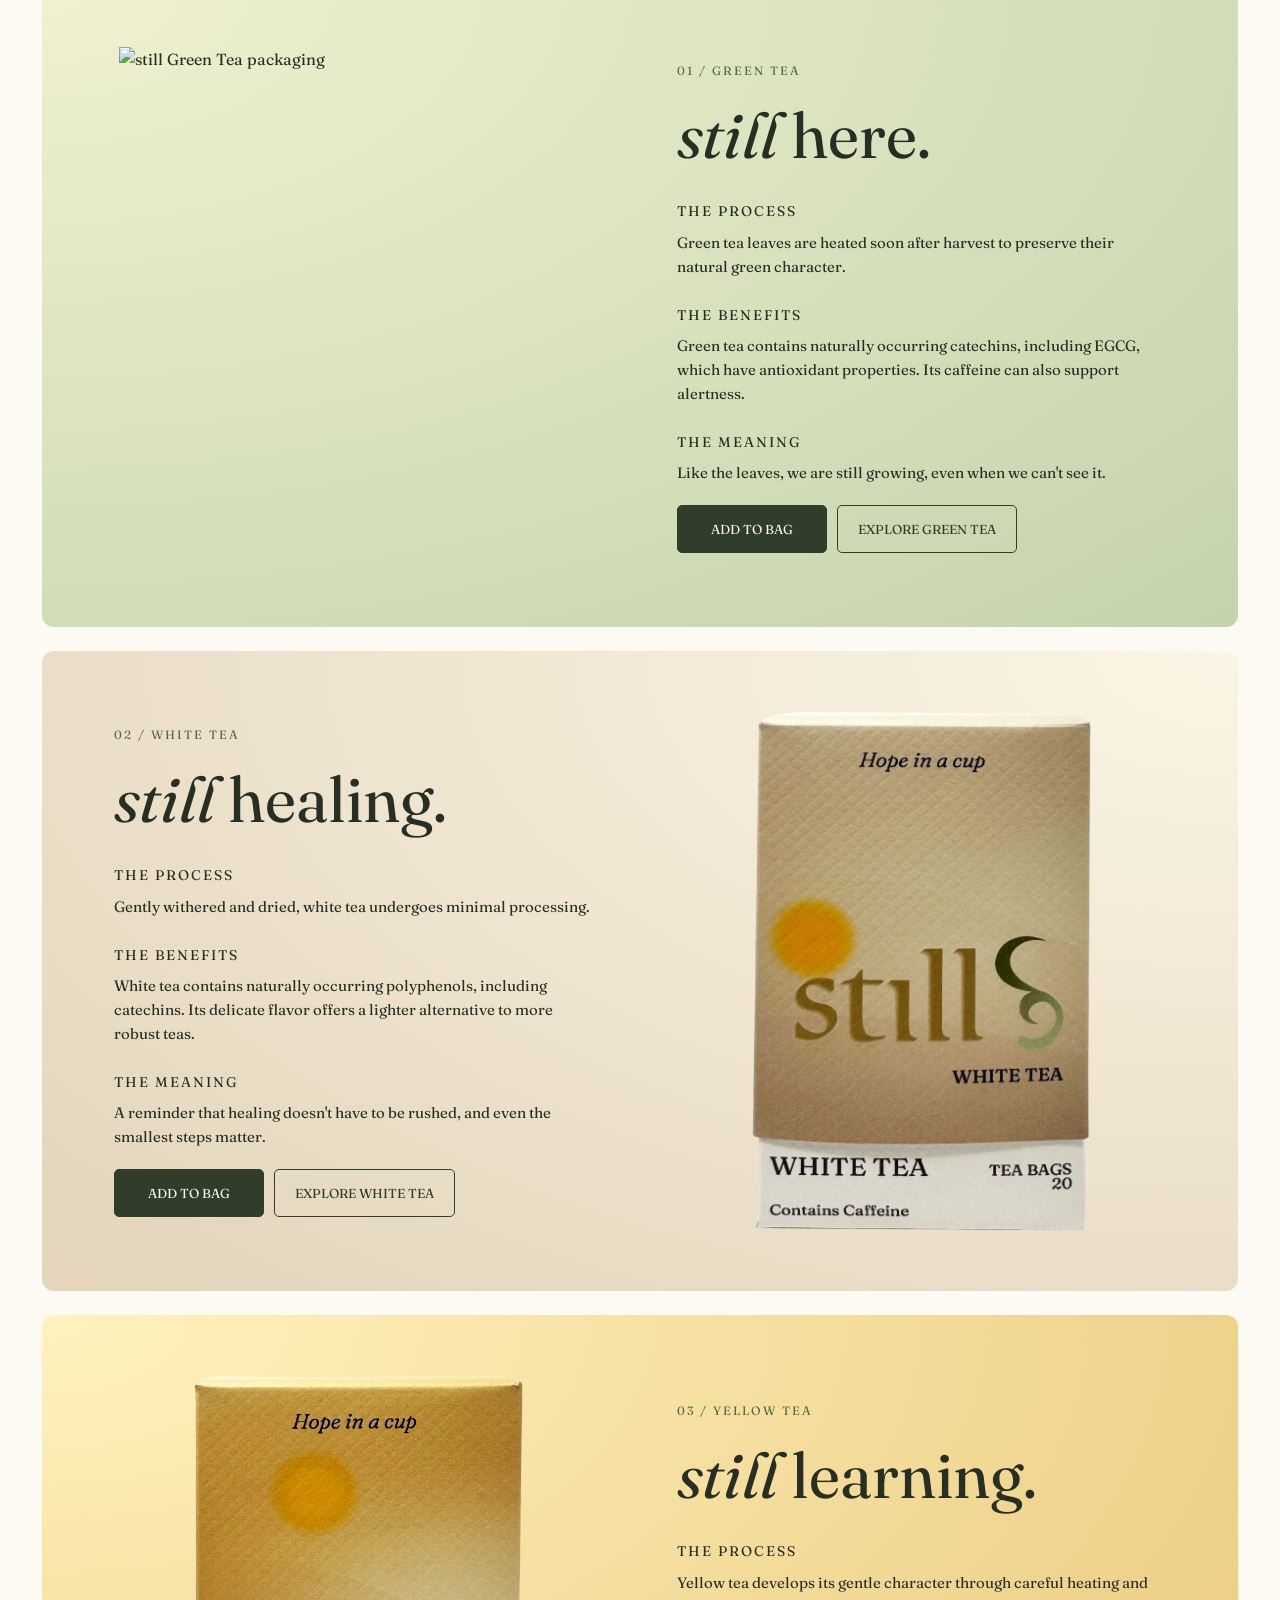
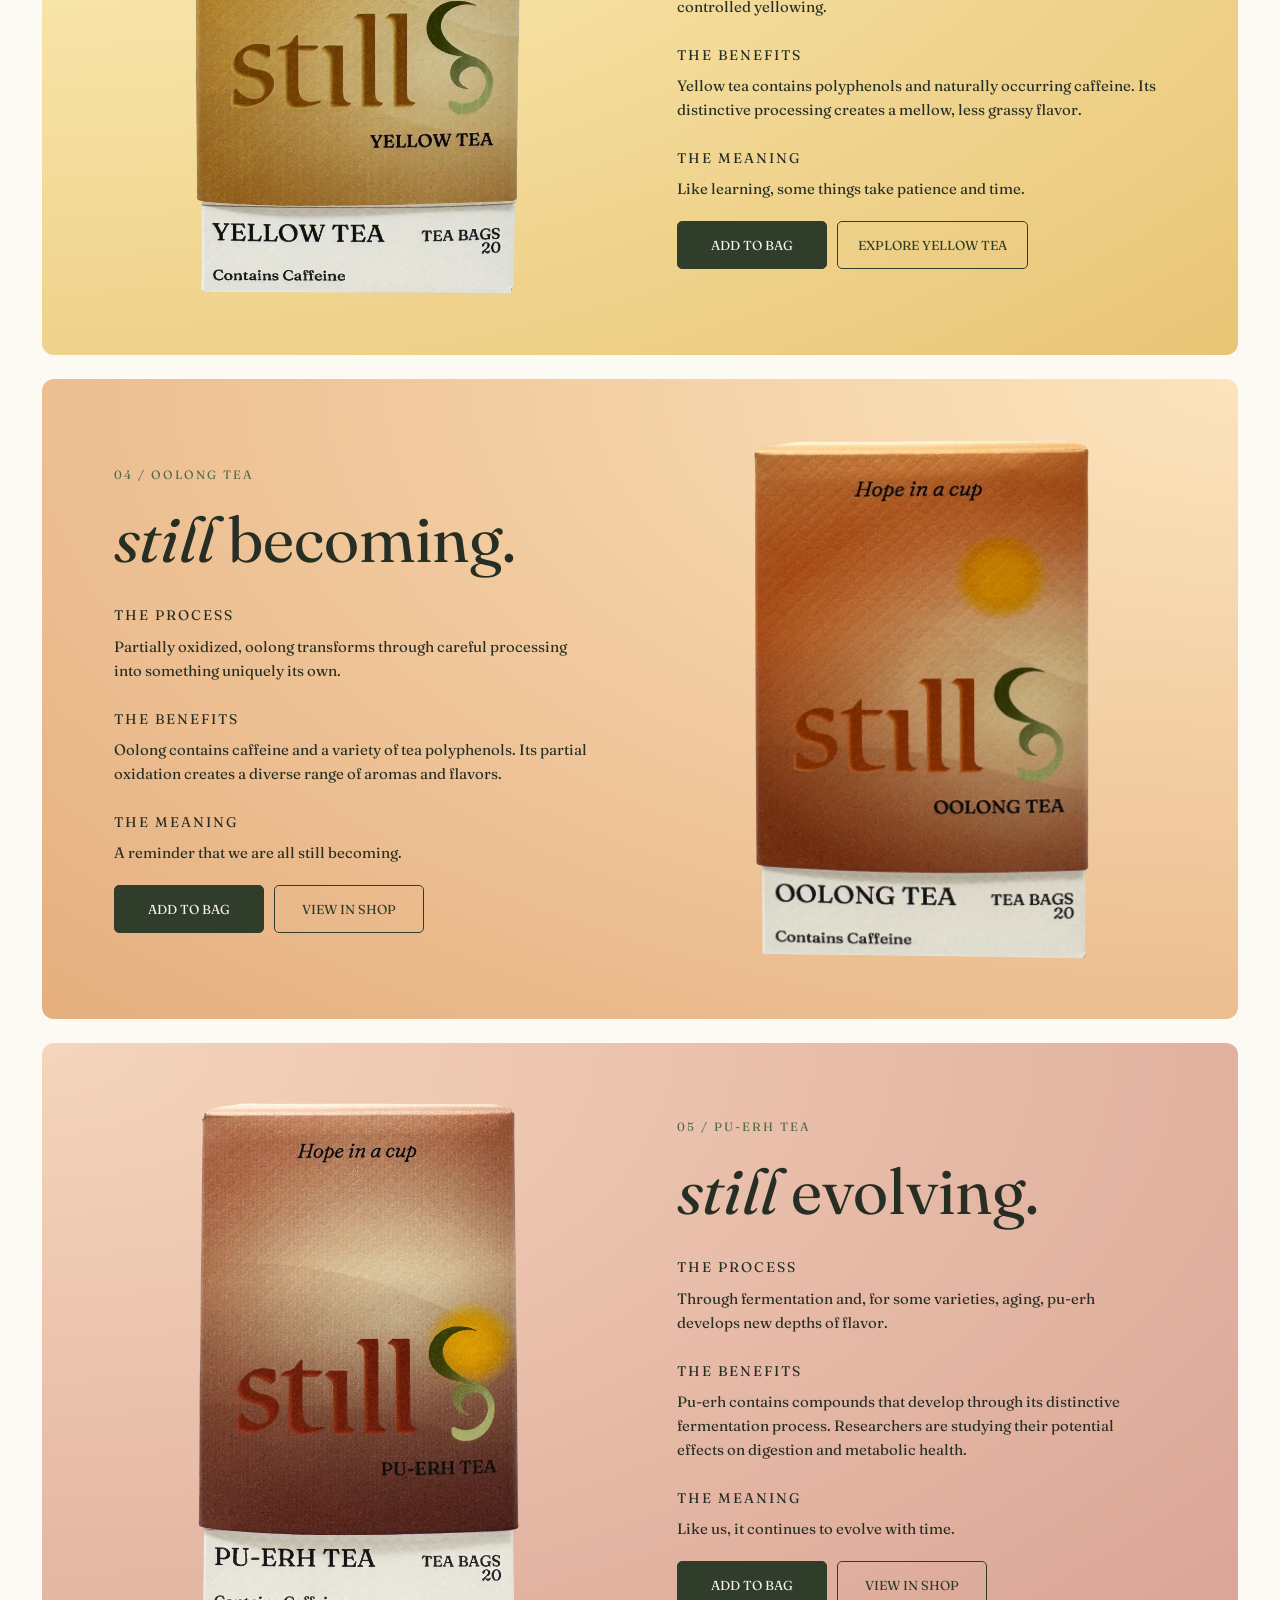
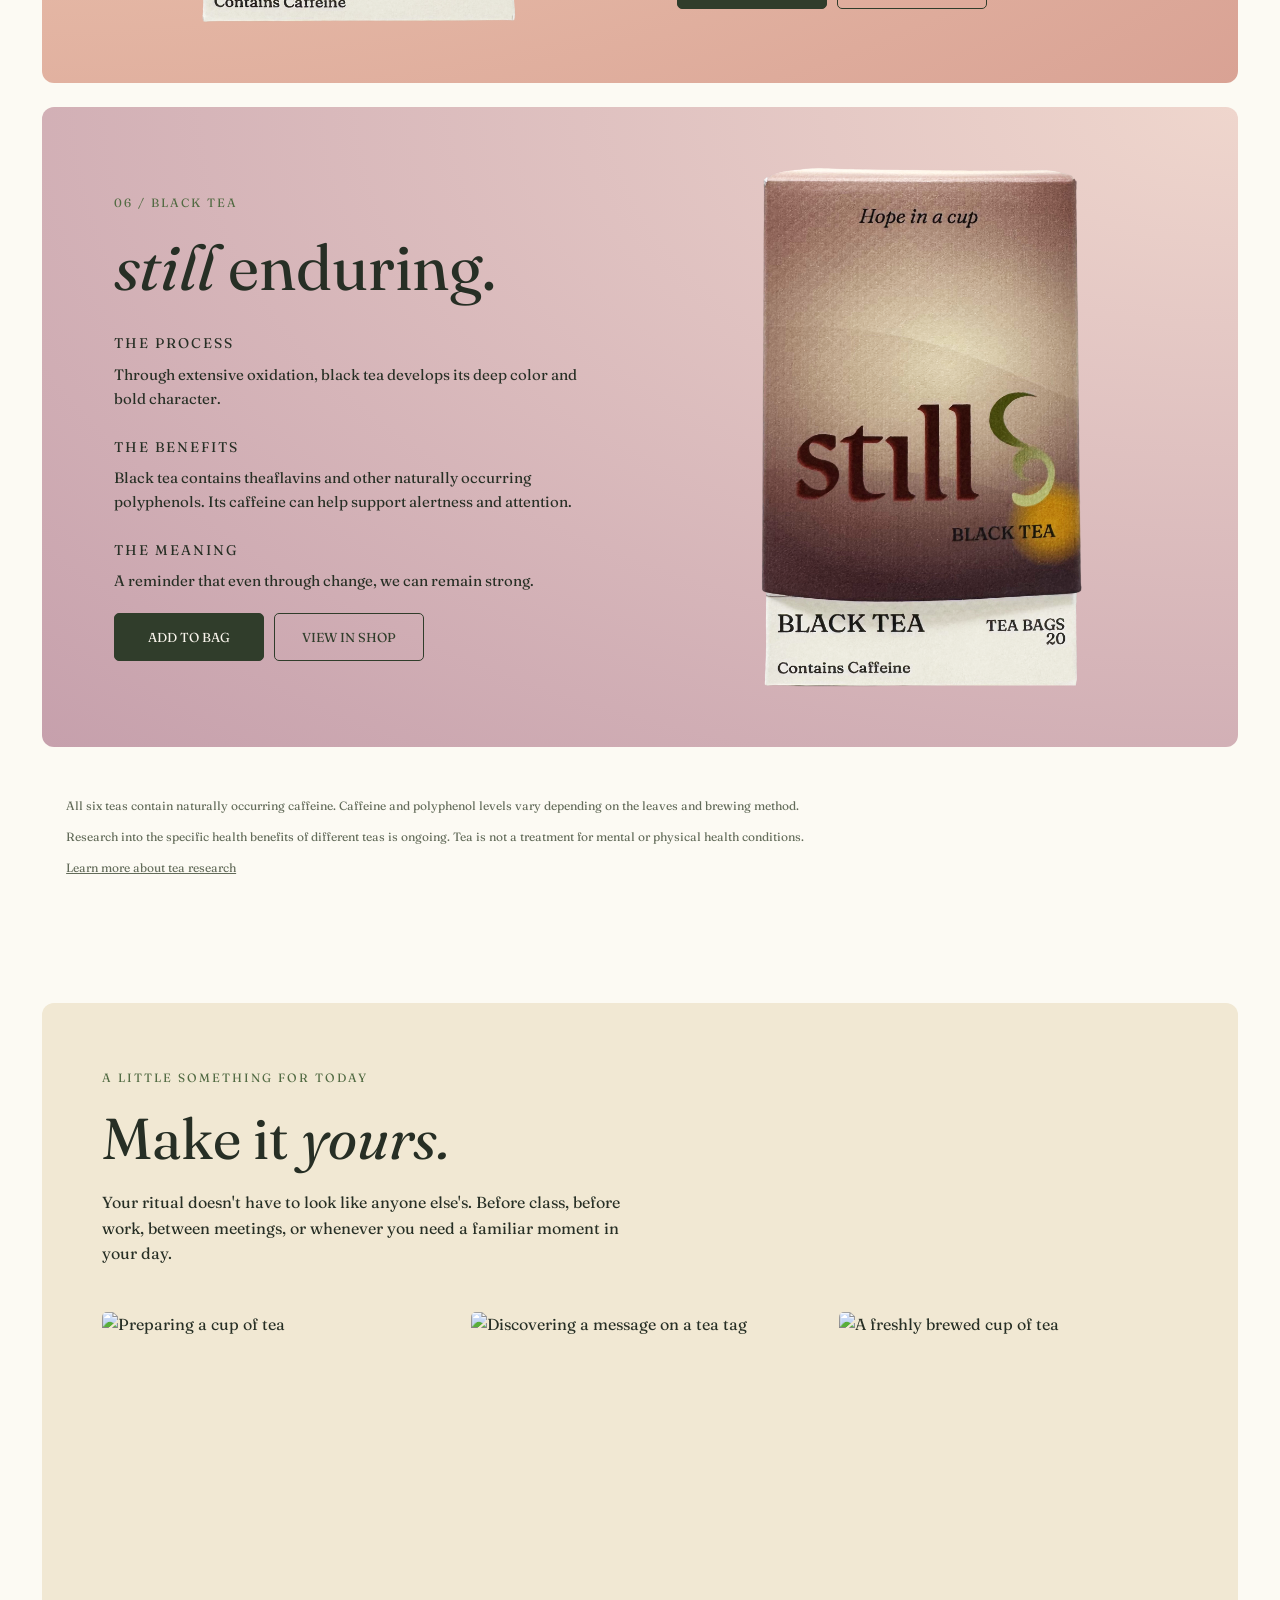
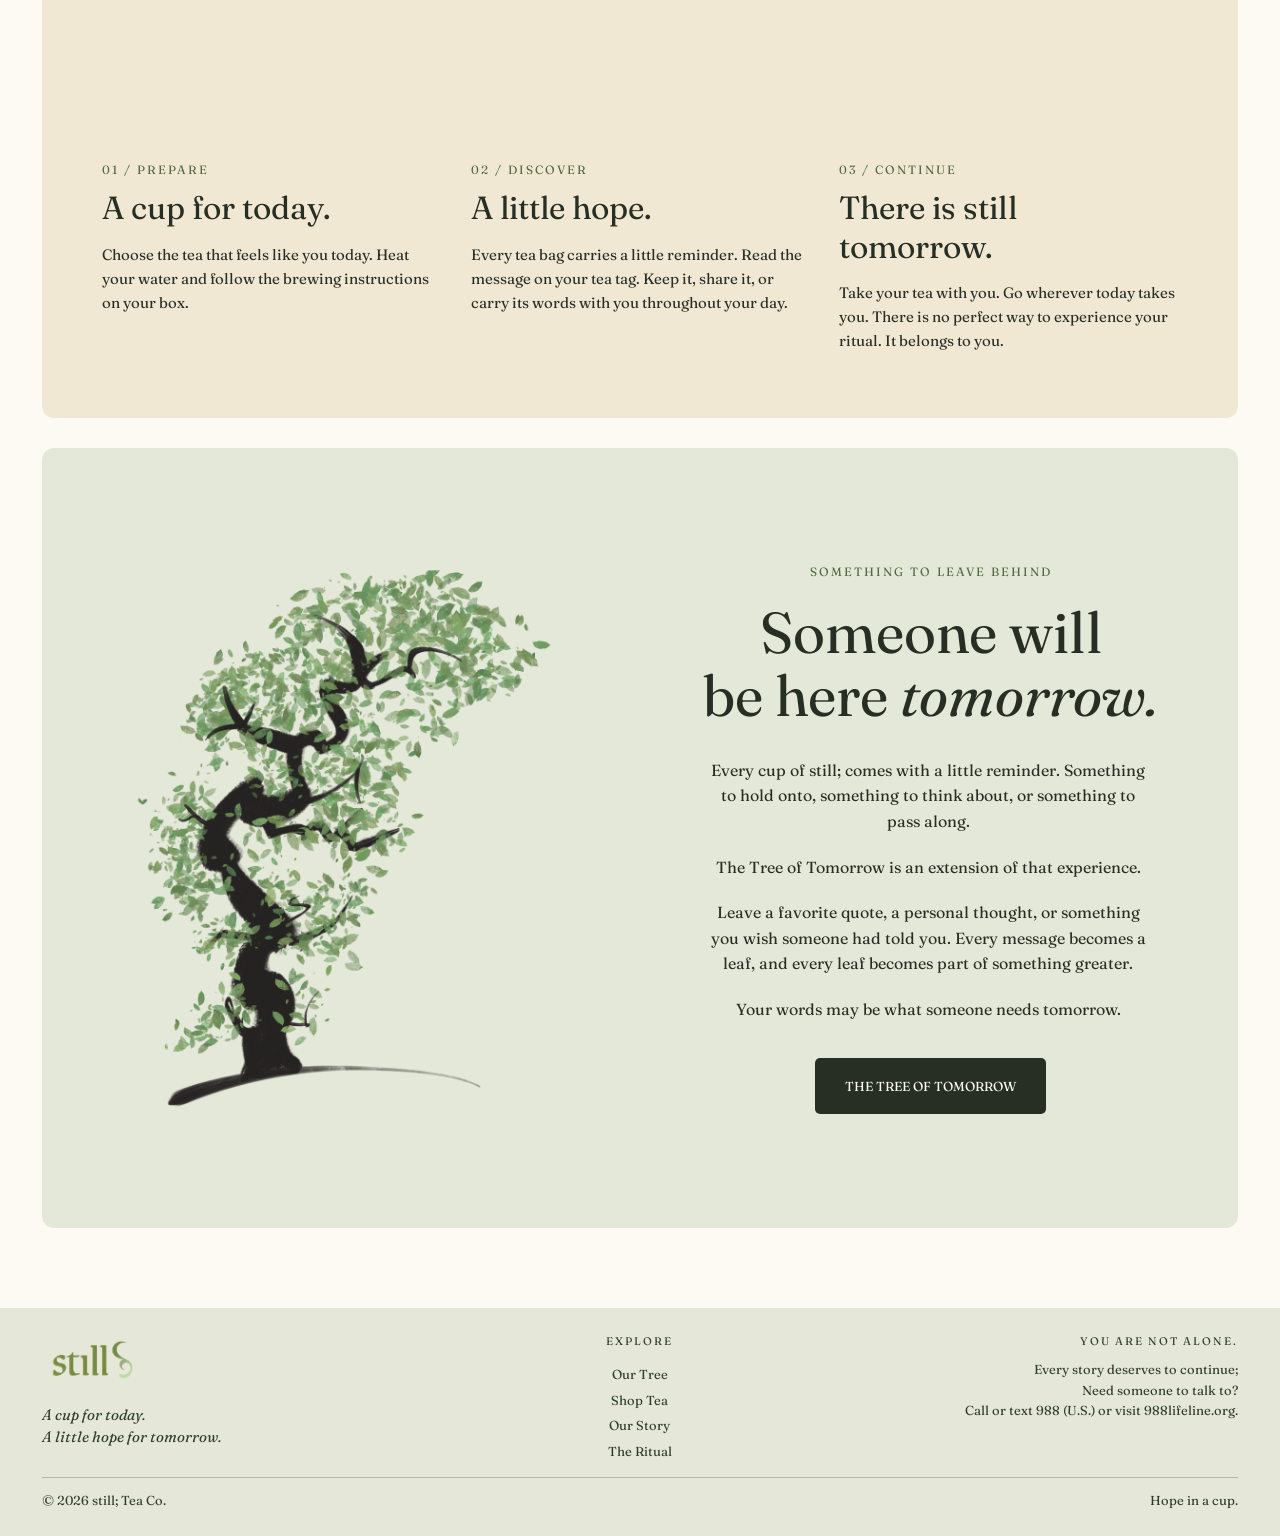
==== commit d8716726: "yay" ====
--- a/ritual.html
+++ b/ritual.html
@@ -367,9 +367,9 @@
                     </p>
 
                     <div class="ritual-tea-actions">
-                        <a href="shop.html#oolong" class="store-button">Explore Oolong Tea</a>
-                        <button class="ritual-add-to-bag" type="button" data-add-to-bag="oolong">Add to Bag</button>
-                    </div>
+    <button class="ritual-add-to-bag" type="button" data-add-to-bag="oolong">Add to Bag</button>
+    <a href="shop.html#oolong" class="store-button">VIEW IN SHOP</a>
+</div>
 
                 </div>
 
@@ -420,9 +420,9 @@
                     </p>
 
                     <div class="ritual-tea-actions">
-                        <a href="shop.html#puerh" class="store-button">Explore Pu-Erh Tea</a>
-                        <button class="ritual-add-to-bag" type="button" data-add-to-bag="puerh">Add to Bag</button>
-                    </div>
+    <button class="ritual-add-to-bag" type="button" data-add-to-bag="puerh">Add to Bag</button>
+    <a href="shop.html#puerh" class="store-button">VIEW IN SHOP</a>
+</div>
 
                 </div>
 
@@ -472,9 +472,9 @@
                     </p>
 
                     <div class="ritual-tea-actions">
-                        <a href="shop.html#black" class="store-button">Explore Black Tea</a>
-                        <button class="ritual-add-to-bag" type="button" data-add-to-bag="black">Add to Bag</button>
-                    </div>
+    <button class="ritual-add-to-bag" type="button" data-add-to-bag="black">Add to Bag</button>
+    <a href="shop.html#black" class="store-button">VIEW IN SHOP</a>
+</div>
 
                 </div>
 
--- a/style.css
+++ b/style.css
@@ -1361,6 +1361,7 @@
 
 .ritual-hero-text {
     text-align: left;
+    align-self: start;
 }
 
 .ritual-hero h1 {
@@ -2376,4 +2377,81 @@
 .ritual-tea-text .store-button {
     margin-top: 0;
     vertical-align: middle;
+}
+/* SHOP BUTTON ALIGNMENT */
+
+.tea-product-info {
+    display: flex;
+    flex-direction: column;
+}
+
+.product-button-actions {
+    display: flex;
+    flex-direction: column;
+    gap: 10px;
+    margin-top: 20px;
+}
+
+.tea-product-info .add-to-bag,
+.tea-product-info .explore-tea-button {
+    width: 100%;
+    height: auto;
+    min-height: 48px;
+    margin: 0;
+    padding: 10px;
+    text-align: center;
+    align-self: stretch;
+}
+
+
+/* RITUAL BUTTON ALIGNMENT */
+
+.ritual-tea-actions {
+    display: flex;
+    align-items: center;
+    justify-content: flex-start;
+    gap: 10px;
+    margin-top: 20px;
+}
+
+.ritual-tea-actions .store-button,
+.ritual-tea-actions .ritual-add-to-bag {
+    display: inline-flex;
+    align-items: center;
+    justify-content: center;
+    height: 48px;
+    padding: 0 20px;
+    margin: 0;
+    width: auto;
+    min-width: 150px;
+    font-size: 13px;
+    border-radius: 5px;
+}
+
+.ritual-tea-actions .ritual-add-to-bag {
+    order: -1;
+}
+
+
+/* MOBILE BUTTON ALIGNMENT */
+
+@media (max-width: 600px) {
+    .tea-product-info {
+        grid-template-columns: 1fr;
+    }
+
+    .tea-product-info .explore-tea-button {
+        margin-top: 8px;
+    }
+}
+.story-text .eyebrow em {
+    text-transform: uppercase;
+    font-style: italic;
+}
+.ritual-hero-text .eyebrow em {
+    text-transform: uppercase;
+    font-style: italic;
+}
+.tea-product-info .add-to-bag {
+    margin-bottom: 12px !important;
 }
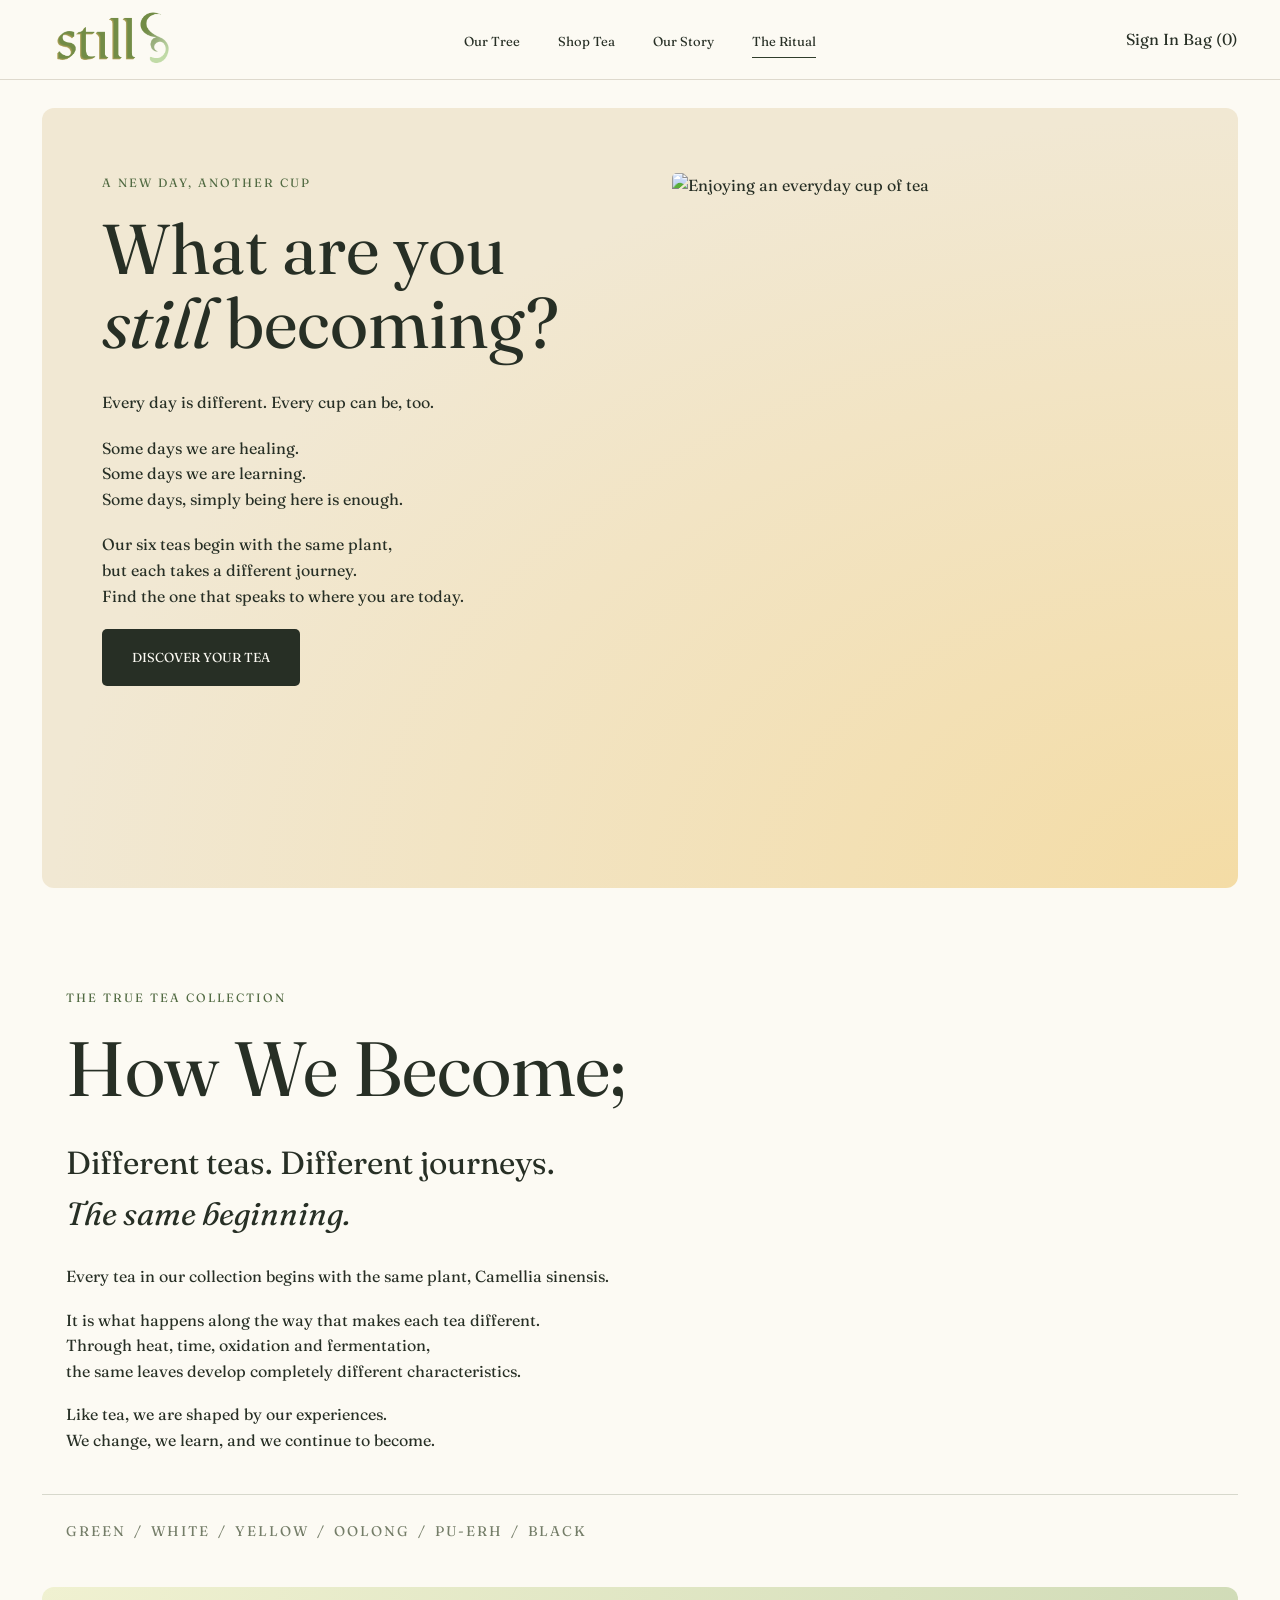
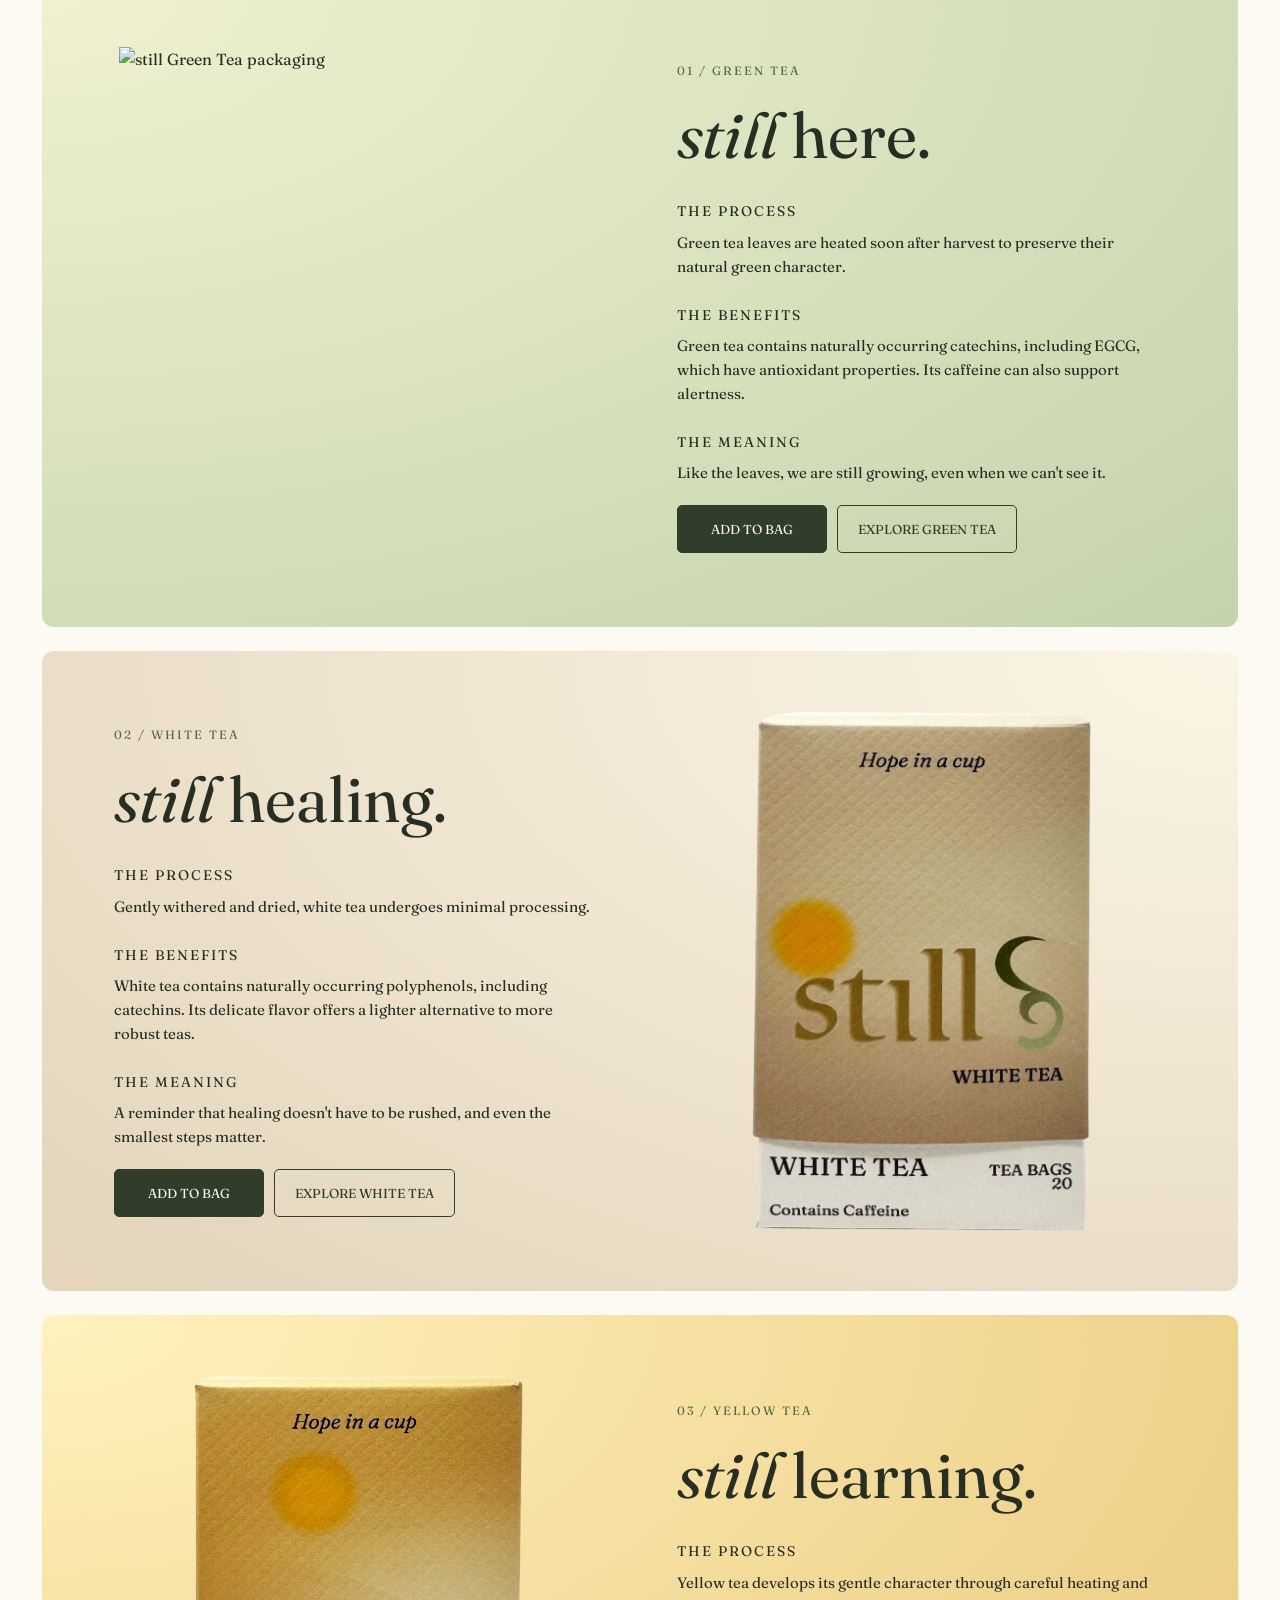
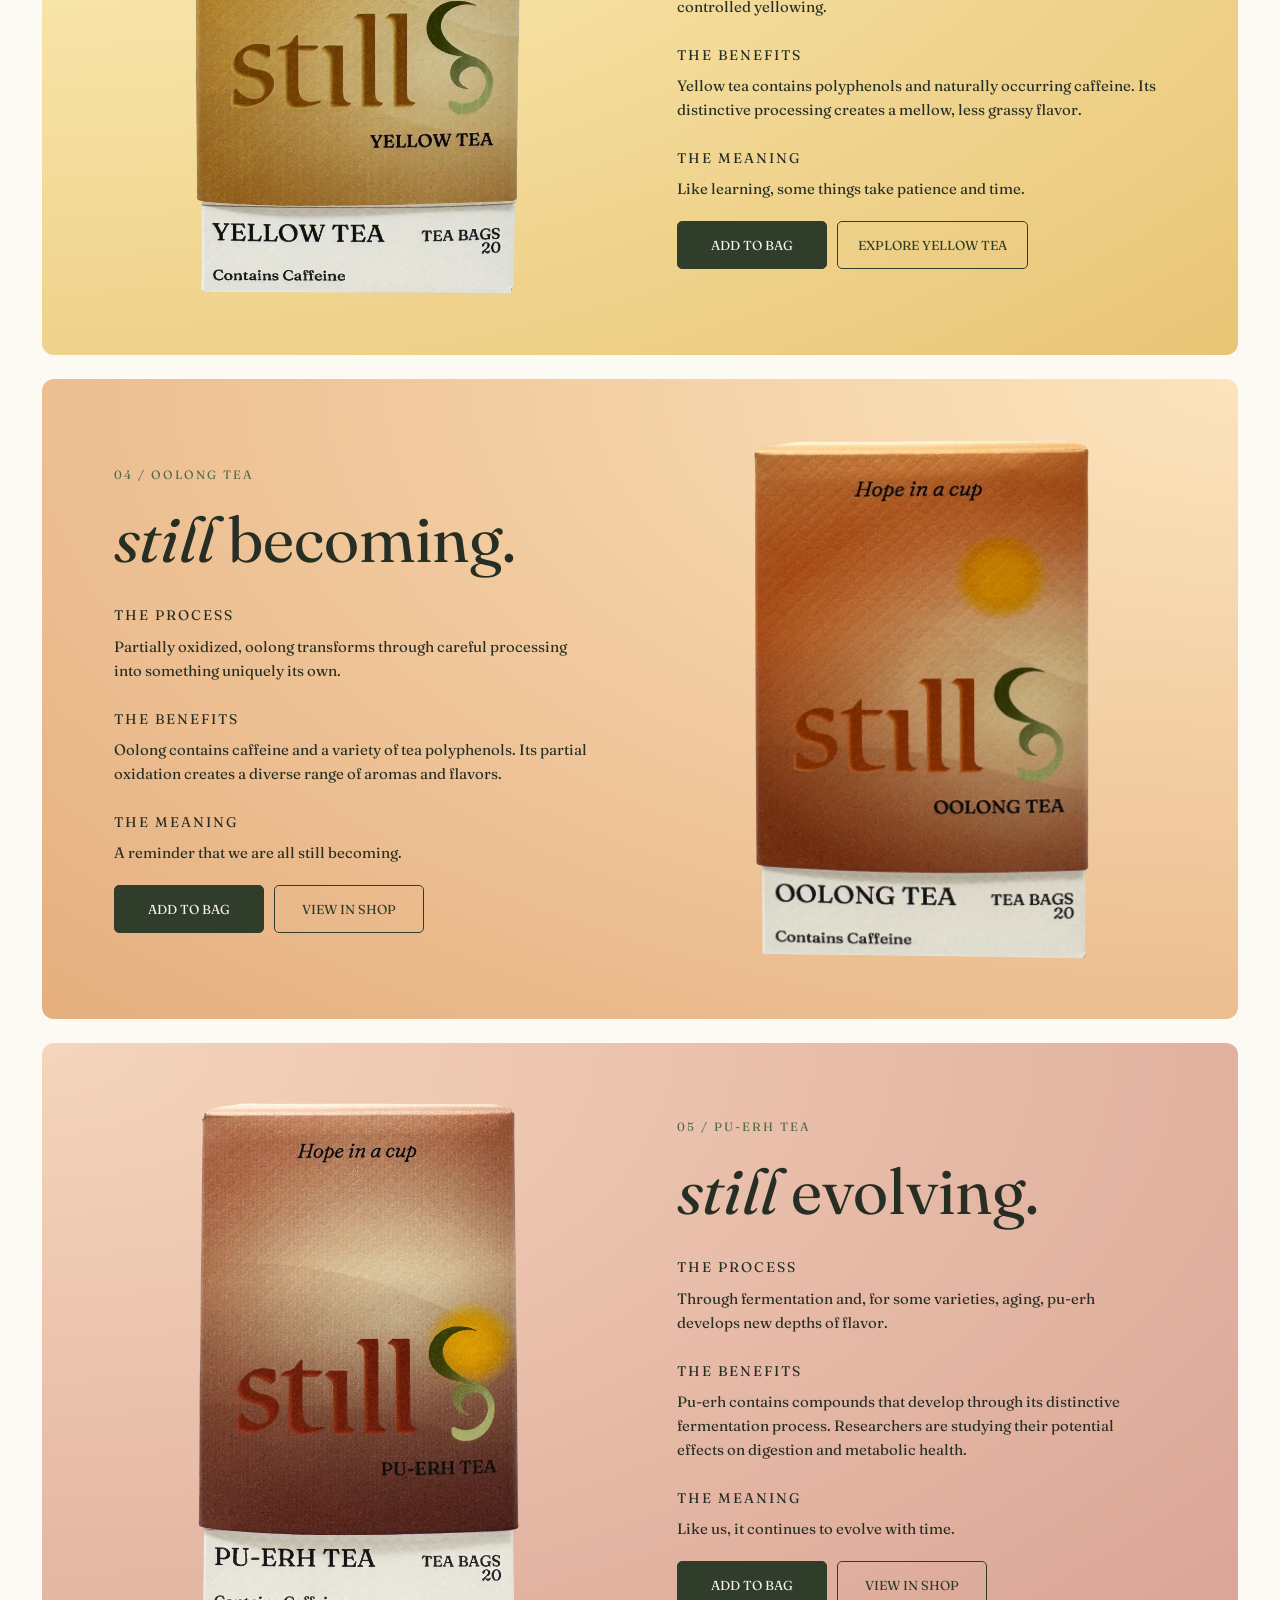
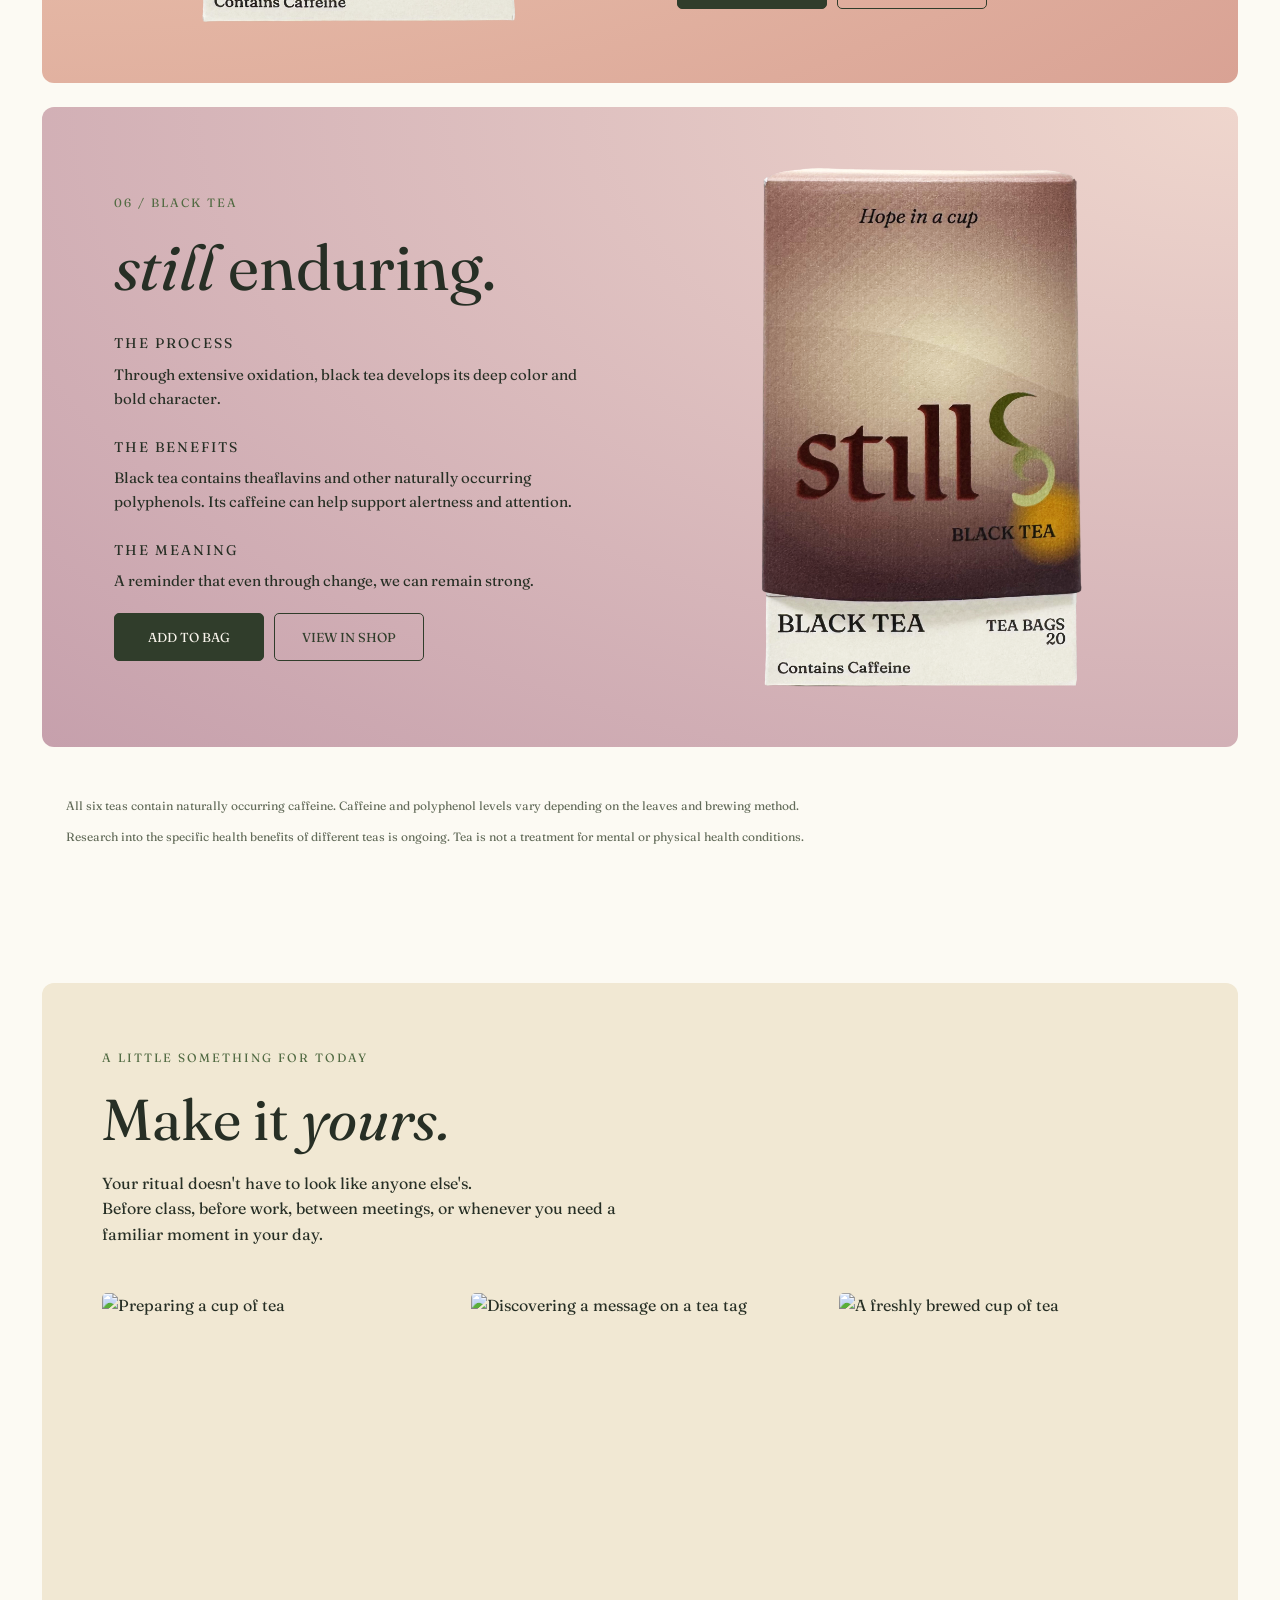
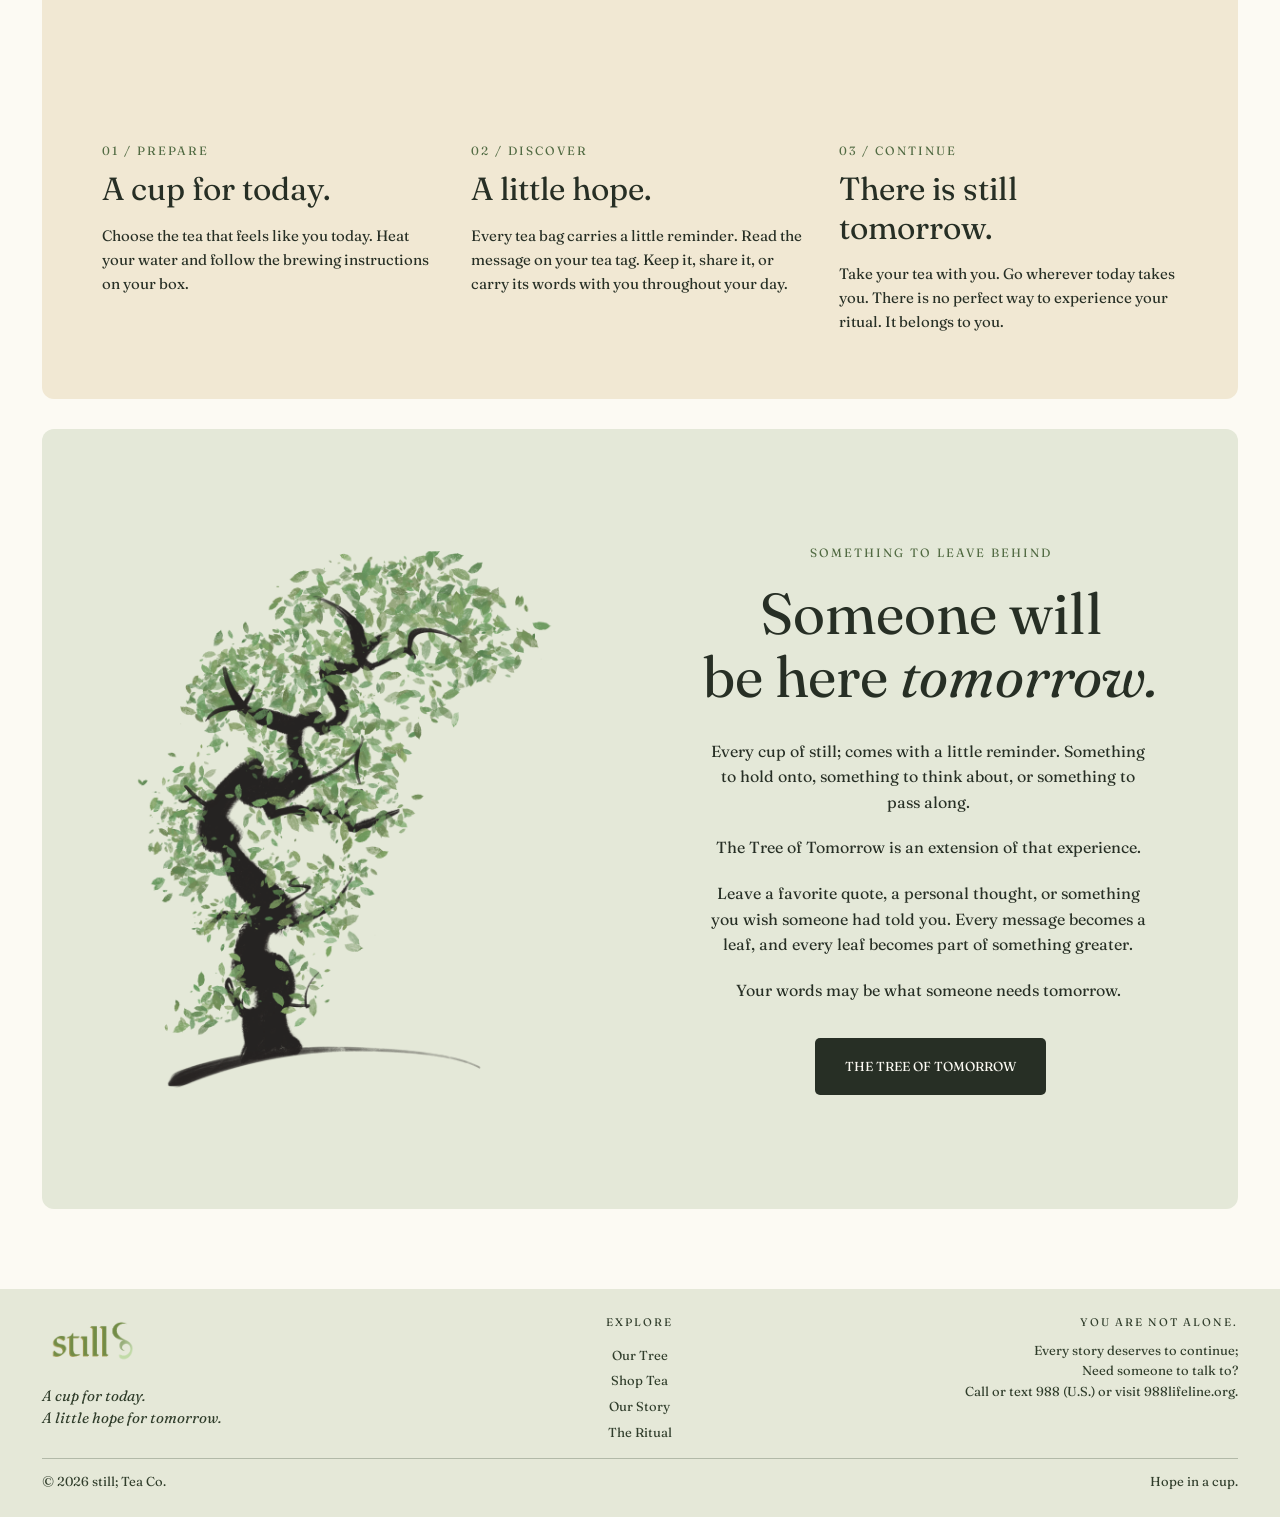
==== commit d377a28b: "push" ====
--- a/ritual.html
+++ b/ritual.html
@@ -73,14 +73,14 @@
                 </p>
 
                 <p>
-                    Some days we are healing.
-                    Some days we are learning.
+                    Some days we are healing.<br>
+                    Some days we are learning.<br>
                     Some days, simply being here is enough.
                 </p>
 
                 <p>
-                    Our six teas begin with the same plant,
-                    but each takes a different journey.
+                    Our six teas begin with the same plant,<br>
+                    but each takes a different journey.<br>
                     Find the one that speaks to where
                     you are today.
                 </p>
@@ -117,7 +117,7 @@
                 <h2>How We Become;</h2>
 
                 <h3>
-                    Different teas. Different journeys.
+                    Different teas. Different journeys.<br>
                     <em>The same beginning.</em>
                 </h3>
 
@@ -128,15 +128,17 @@
 
                 <p>
                     It is what happens along the way
-                    that makes each tea different.
+                    that makes each tea different.<br>
                     Through heat, time, oxidation and
-                    fermentation, the same leaves develop
+                    fermentation,<br>
+                    the same leaves develop
                     completely different characteristics.
                 </p>
 
                 <p>
                     Like tea, we are shaped by our
-                    experiences. We change, we learn,
+                    experiences.<br>
+                    We change, we learn,
                     and we continue to become.
                 </p>
 
@@ -499,12 +501,6 @@
                     health conditions.
                 </p>
 
-                <a href="https://www.nccih.nih.gov/health/tea"
-                   target="_blank"
-                   rel="noopener noreferrer">
-                    Learn more about tea research
-                </a>
-
             </div>
 
         </section>
@@ -526,7 +522,8 @@
 
                 <p>
                     Your ritual doesn't have to look like
-                    anyone else's. Before class, before work,
+                    anyone else's.<br>
+                    Before class, before work,
                     between meetings, or whenever you need
                     a familiar moment in your day.
                 </p>
@@ -558,7 +555,7 @@
 
                 <article class="ritual-step">
 
-                    <img src="Images/Front/green.png"
+                    <img src="Images/tags.jpeg"
                          alt="Discovering a message on a tea tag">
 
                     <p class="eyebrow">02 / DISCOVER</p>
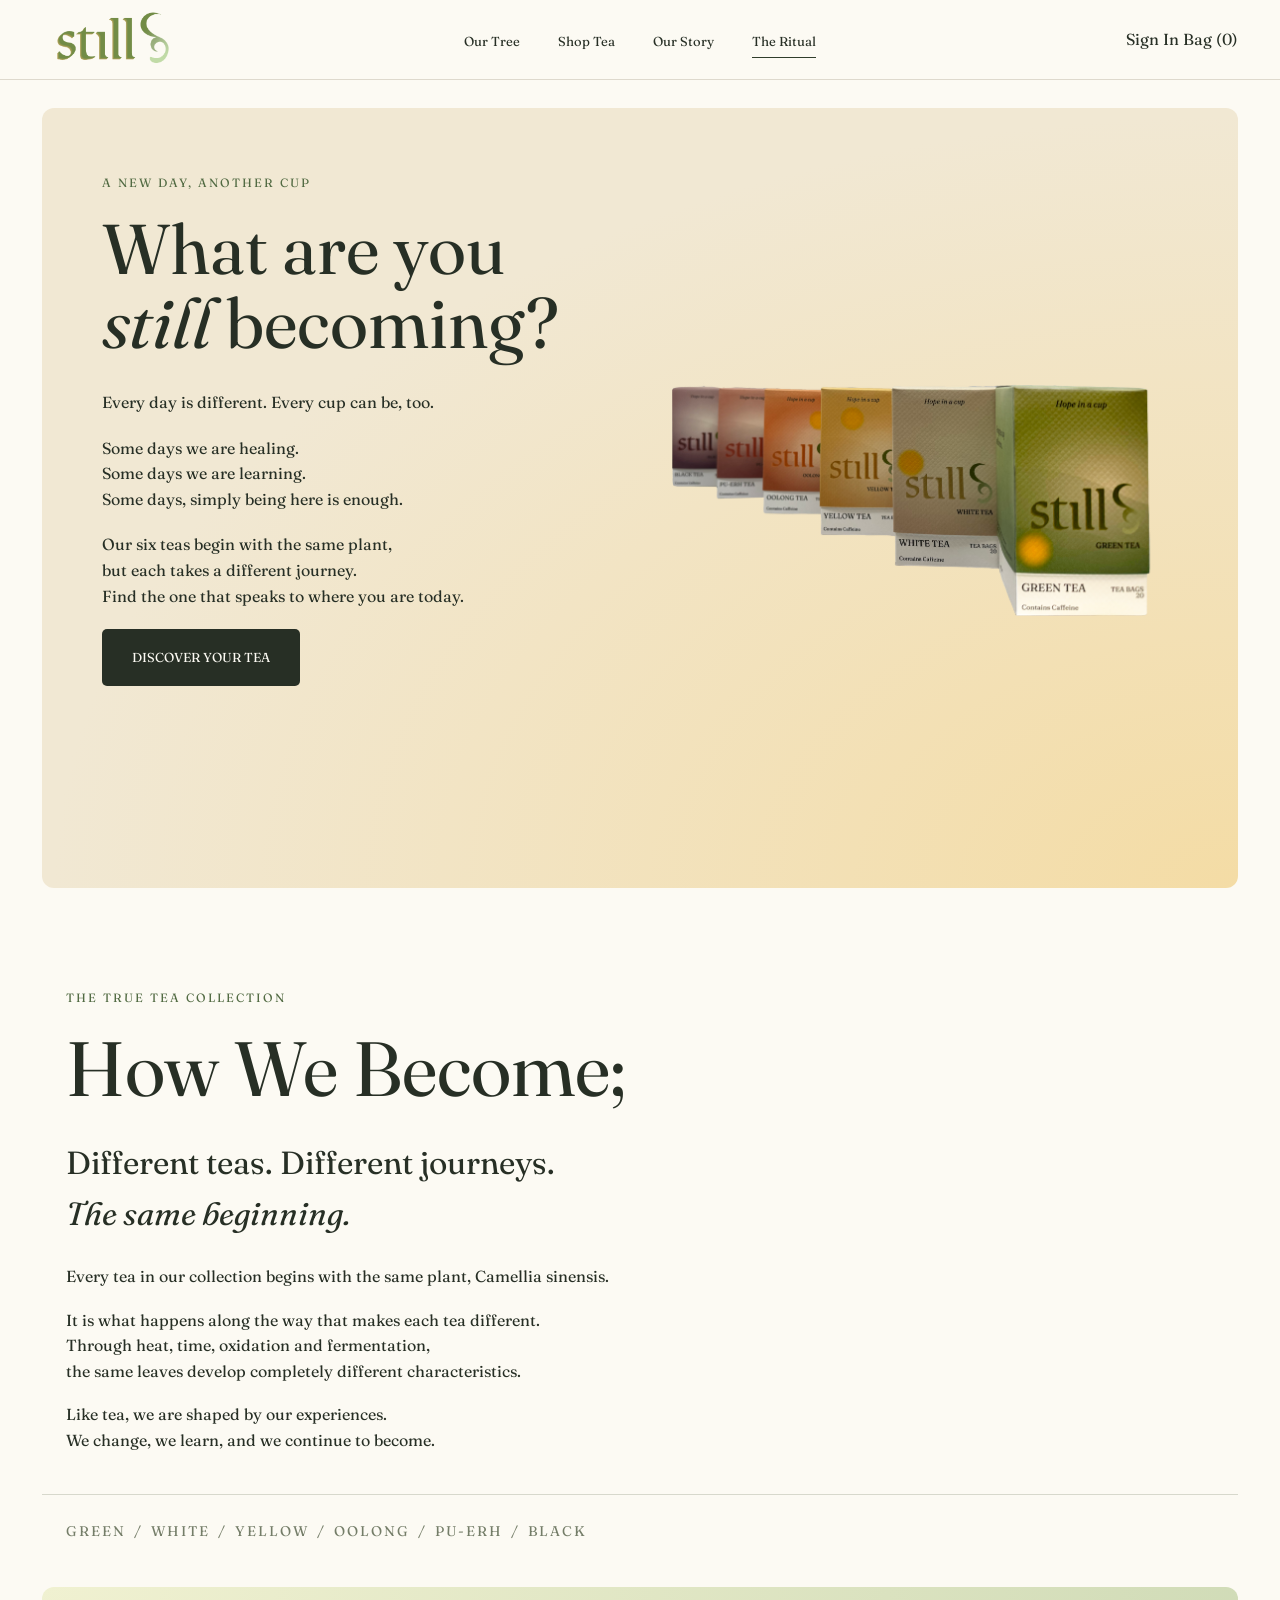
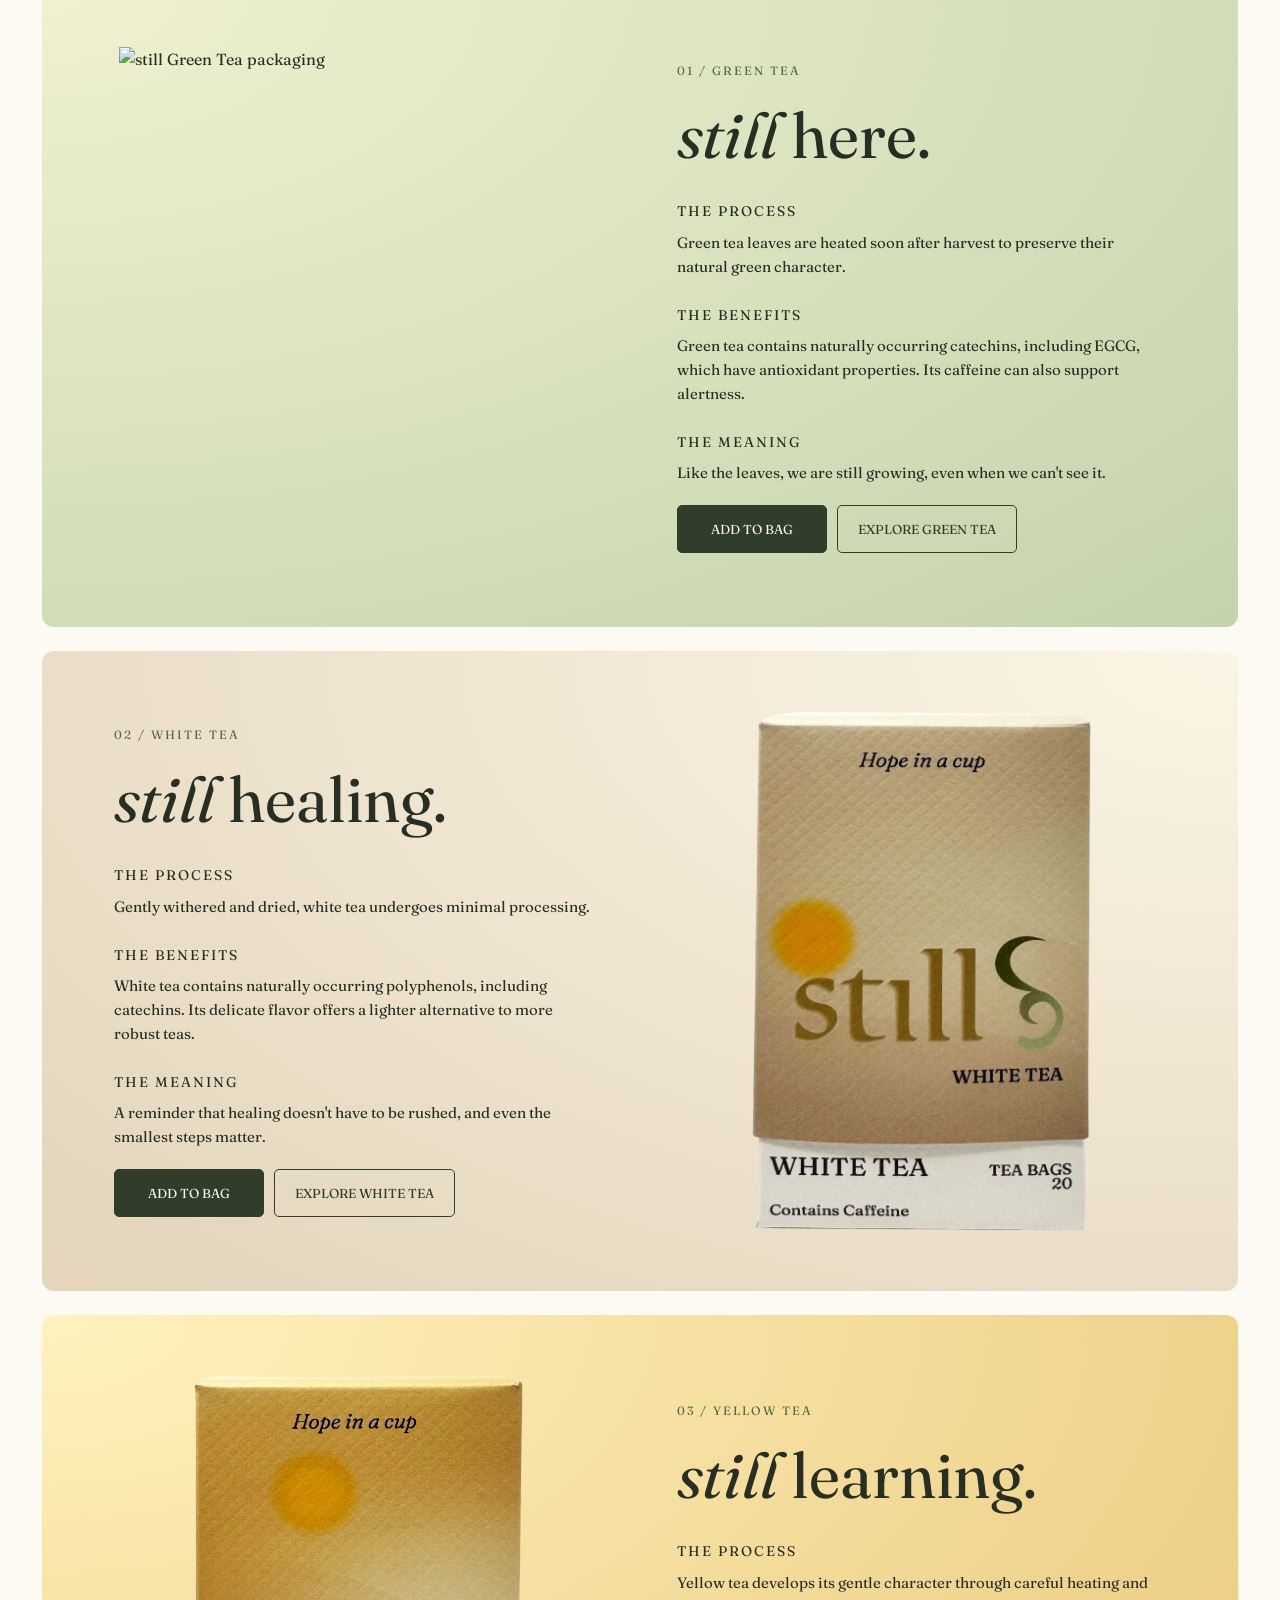
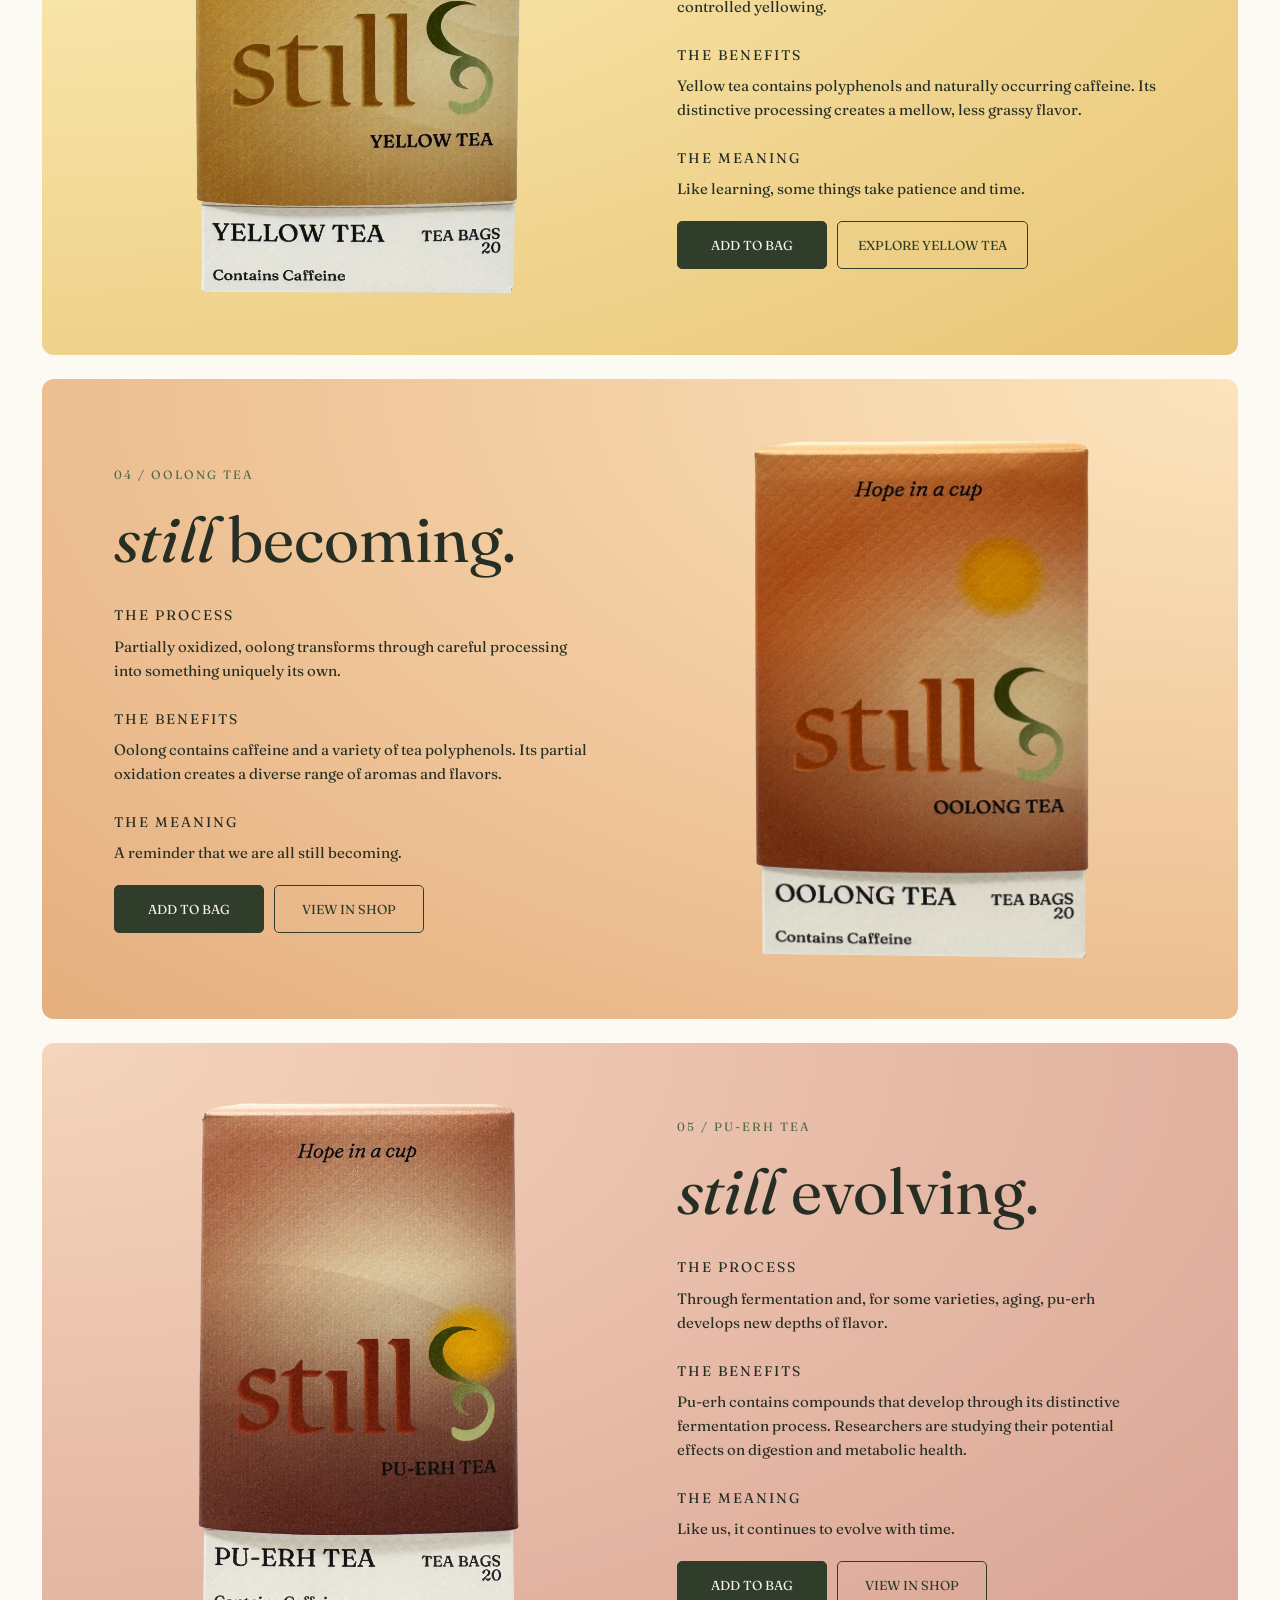
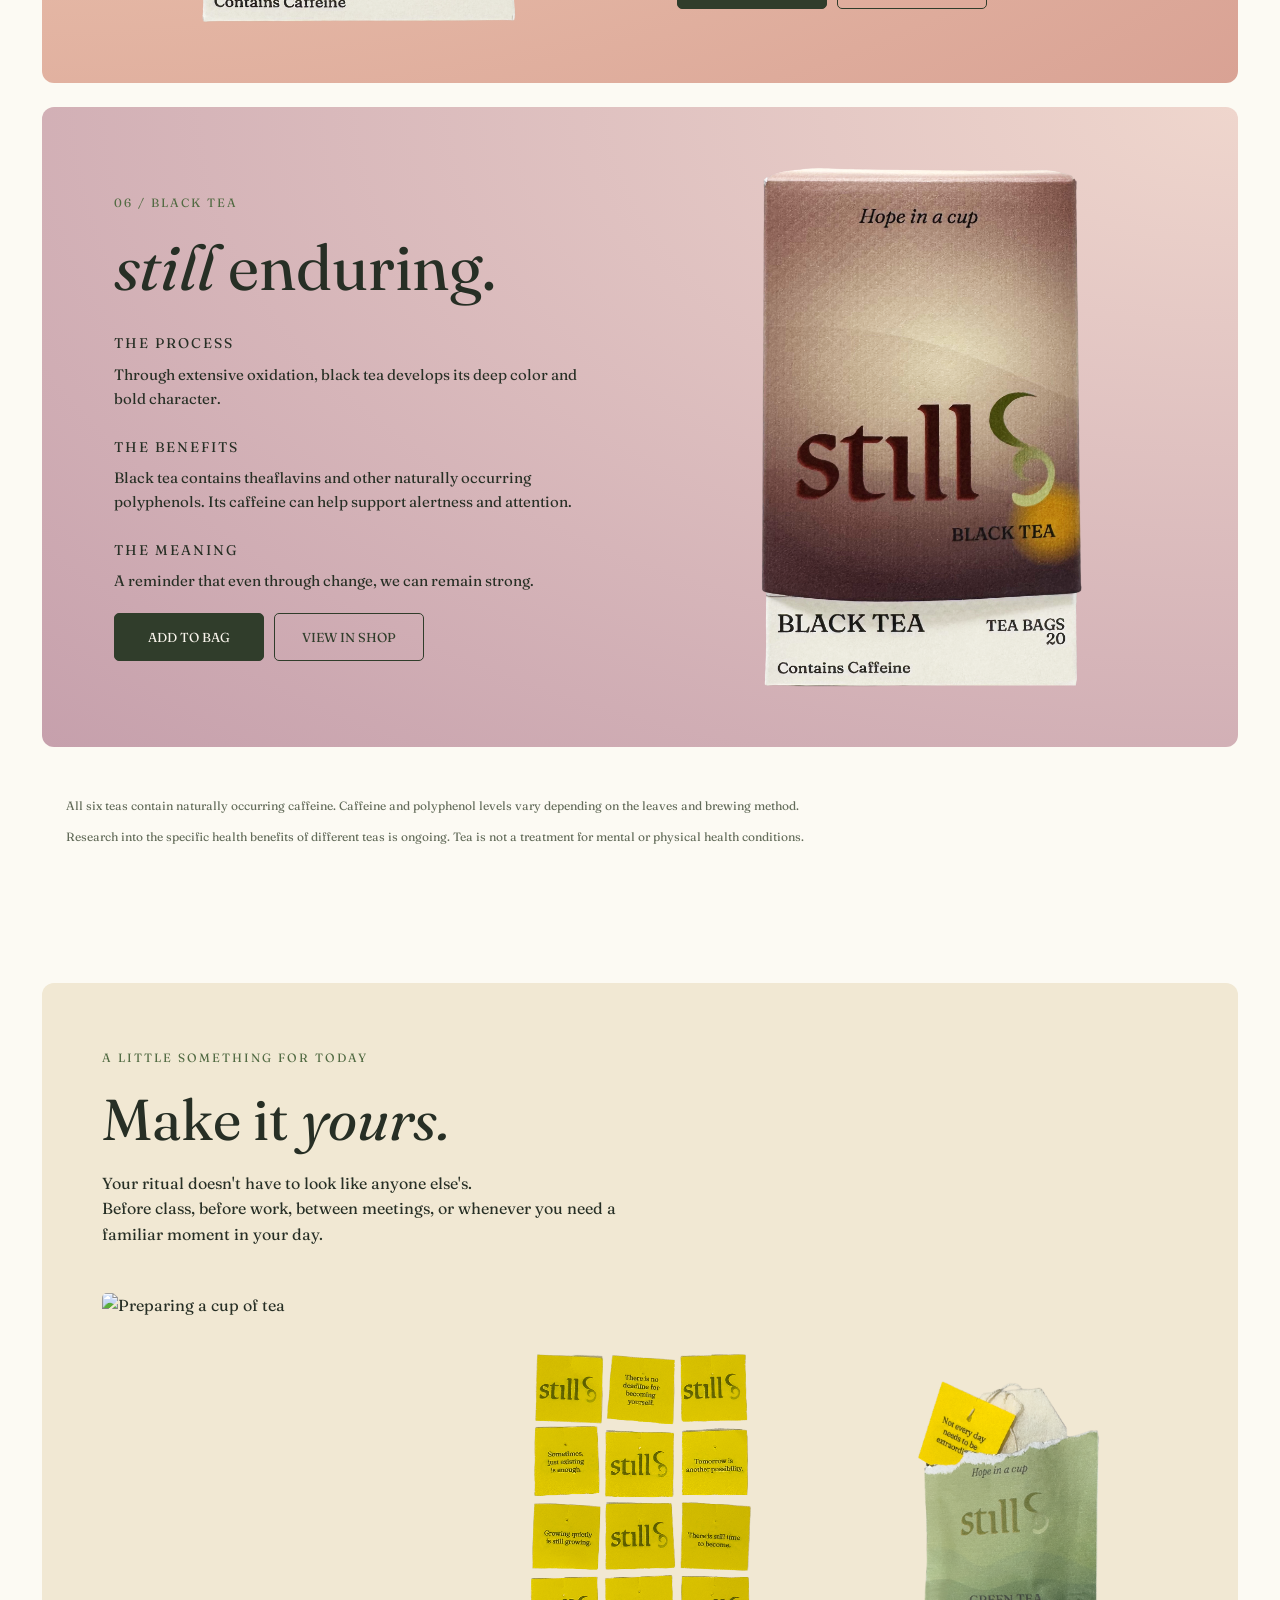
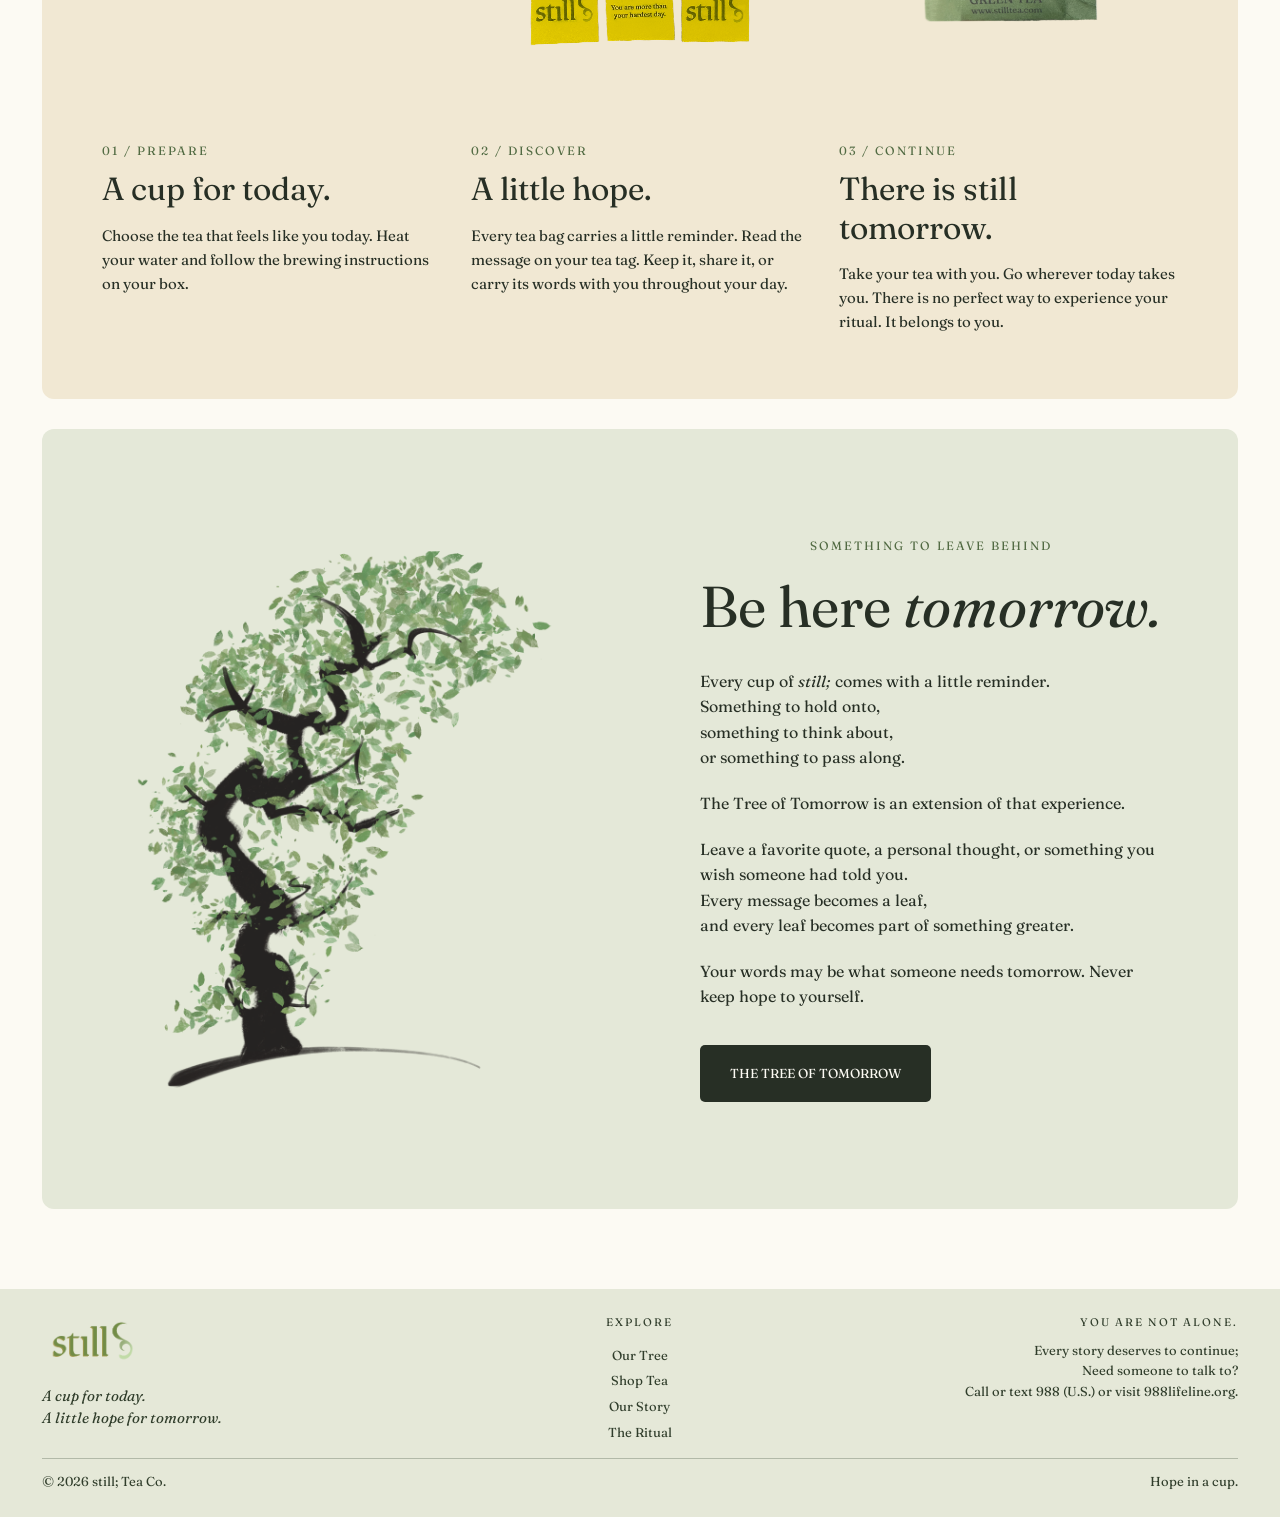
==== commit 2e24fbb1: "yay" ====
--- a/ritual.html
+++ b/ritual.html
@@ -94,7 +94,7 @@
 
             <div class="ritual-hero-photo">
 
-                <img src="Images/TeaSet.png"
+                <img src="Images/back.png"
                      alt="Enjoying an everyday cup of tea">
 
             </div>
@@ -536,7 +536,7 @@
 
                 <article class="ritual-step">
 
-                    <img src="Images/TeaSet.png"
+                    <img src="Images/sixup.png"
                          alt="Preparing a cup of tea">
 
                     <p class="eyebrow">01 / PREPARE</p>
@@ -555,7 +555,7 @@
 
                 <article class="ritual-step">
 
-                    <img src="Images/tags.jpeg"
+                    <img src="Images/tags.png"
                          alt="Discovering a message on a tea tag">
 
                     <p class="eyebrow">02 / DISCOVER</p>
@@ -575,7 +575,7 @@
 
                 <article class="ritual-step">
 
-                    <img src="Images/TeaSet.png"
+                    <img src="Images/pack.png"
                          alt="A freshly brewed cup of tea">
 
                     <p class="eyebrow">03 / CONTINUE</p>
@@ -616,14 +616,14 @@
                 </p>
 
                 <h2>
-                    Someone will<br>
-                    be here <em>tomorrow.</em>
+                    Be here <em>tomorrow.</em>
                 </h2>
 
                 <p>
-                    Every cup of STILL; comes with
-                    a little reminder. Something to hold
-                    onto, something to think about,
+                    Every cup of <em>still;</em> comes with
+                    a little reminder.<br>
+                    Something to hold onto,<br>
+                    something to think about,<br>
                     or something to pass along.
                 </p>
 
@@ -634,14 +634,14 @@
 
                 <p>
                     Leave a favorite quote, a personal thought,
-                    or something you wish someone had told you.
-                    Every message becomes a leaf, and every
-                    leaf becomes part of something greater.
+                    or something you wish someone had told you.<br>
+                    Every message becomes a leaf, 
+                    <br>and every leaf becomes part of something greater.
                 </p>
 
                 <p>
                     Your words may be what someone
-                    needs tomorrow.
+                    needs tomorrow. Never keep hope to yourself.
                 </p>
 
                 <a href="index.html#tree-section"
--- a/style.css
+++ b/style.css
@@ -1387,7 +1387,7 @@
     width: 100%;
     height: 650px;
 
-    object-fit: cover;
+    object-fit: contain;
     object-position: center;
 
     border-radius: 5px;
@@ -1932,7 +1932,7 @@
     display: block;
     width: 100%;
     aspect-ratio: 4 / 5;
-    object-fit: cover;
+    object-fit: contain;
     border-radius: 5px;
     margin-bottom: 25px;
 }
@@ -2454,4 +2454,32 @@
 }
 .tea-product-info .add-to-bag {
     margin-bottom: 12px !important;
+}
+/* TREE OF TOMORROW TEXT ALIGNMENT */
+
+.ritual-community .ritual-community-text {
+    display: grid;
+    width: max-content;
+    max-width: 100%;
+    justify-self: center;
+    text-align: left;
+}
+
+.ritual-community-text h2 {
+    text-align: center;
+}
+
+.ritual-community-text .eyebrow {
+    text-align: center;
+}
+
+.ritual-community-text p:not(.eyebrow) {
+    text-align: left;
+    max-width: none;
+    contain: inline-size;
+}
+
+.ritual-community-text .store-button {
+    justify-self: start;
+    text-align: center;
 }
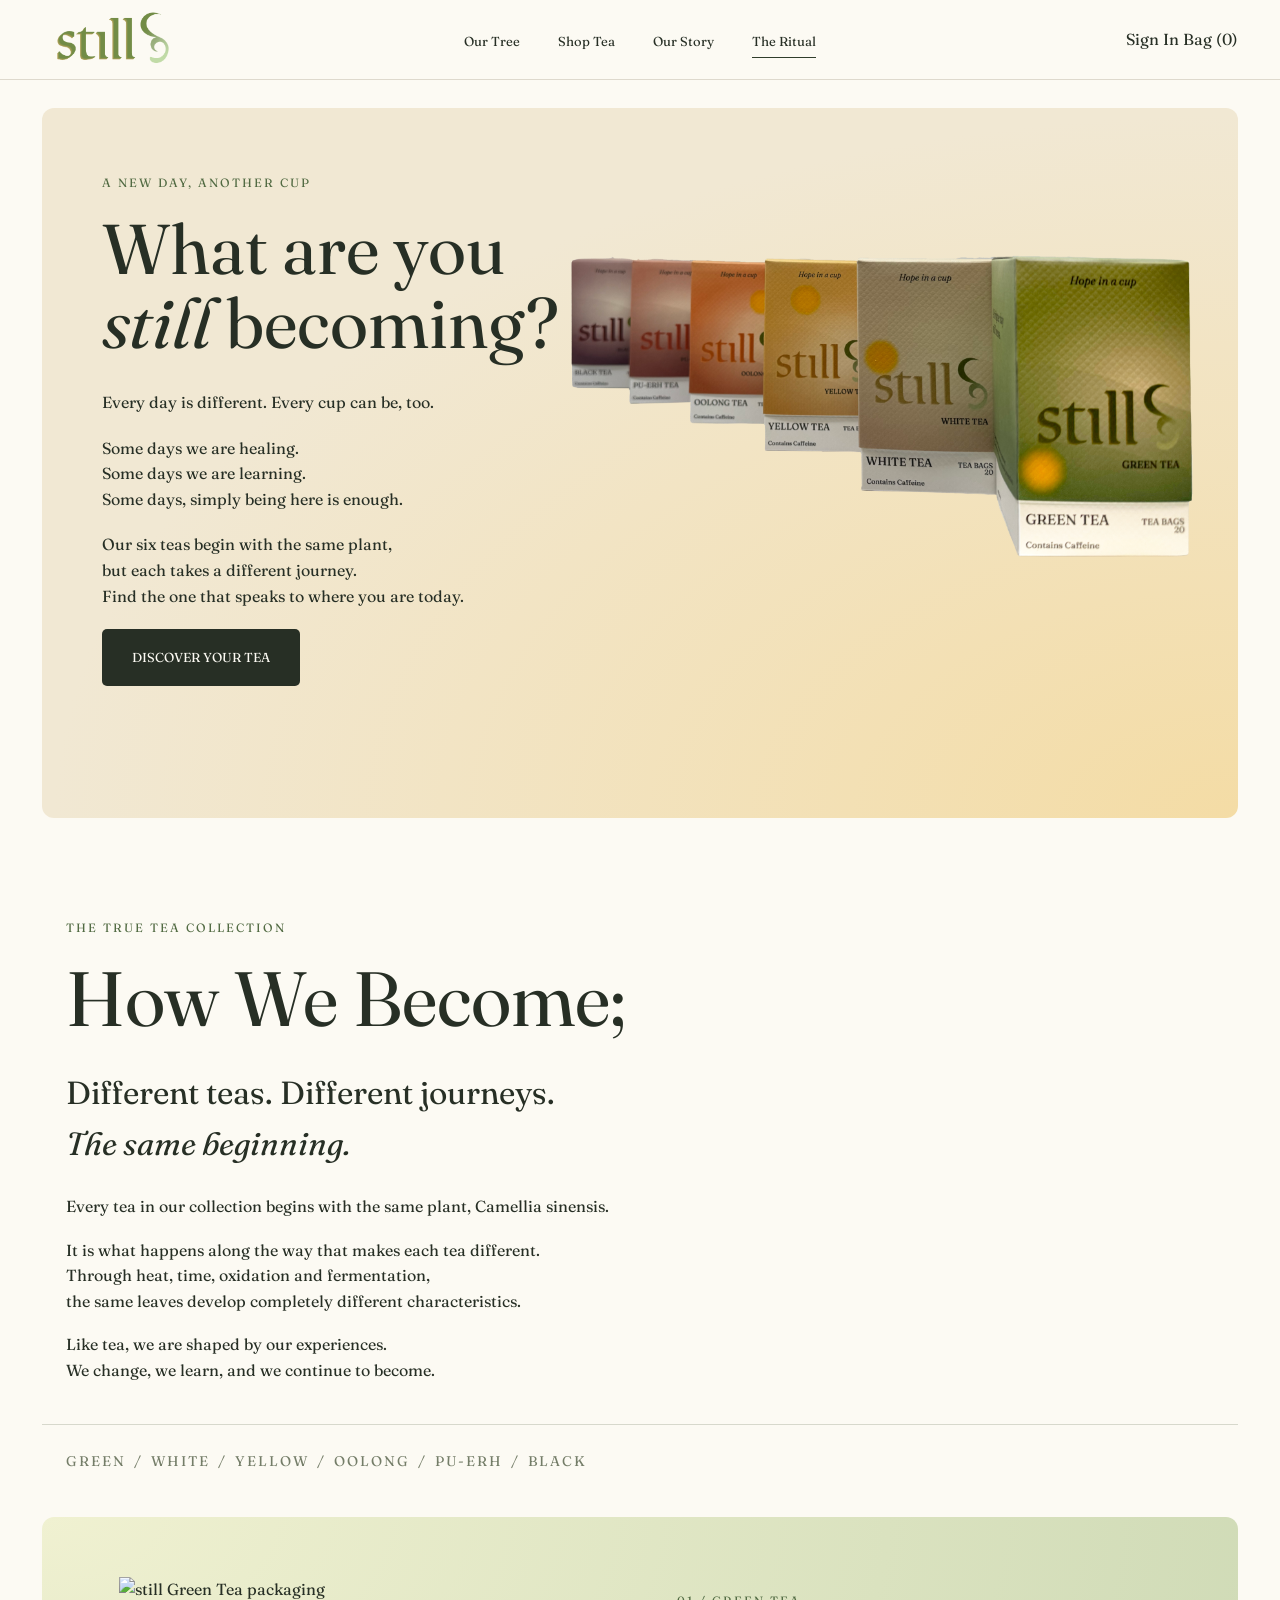
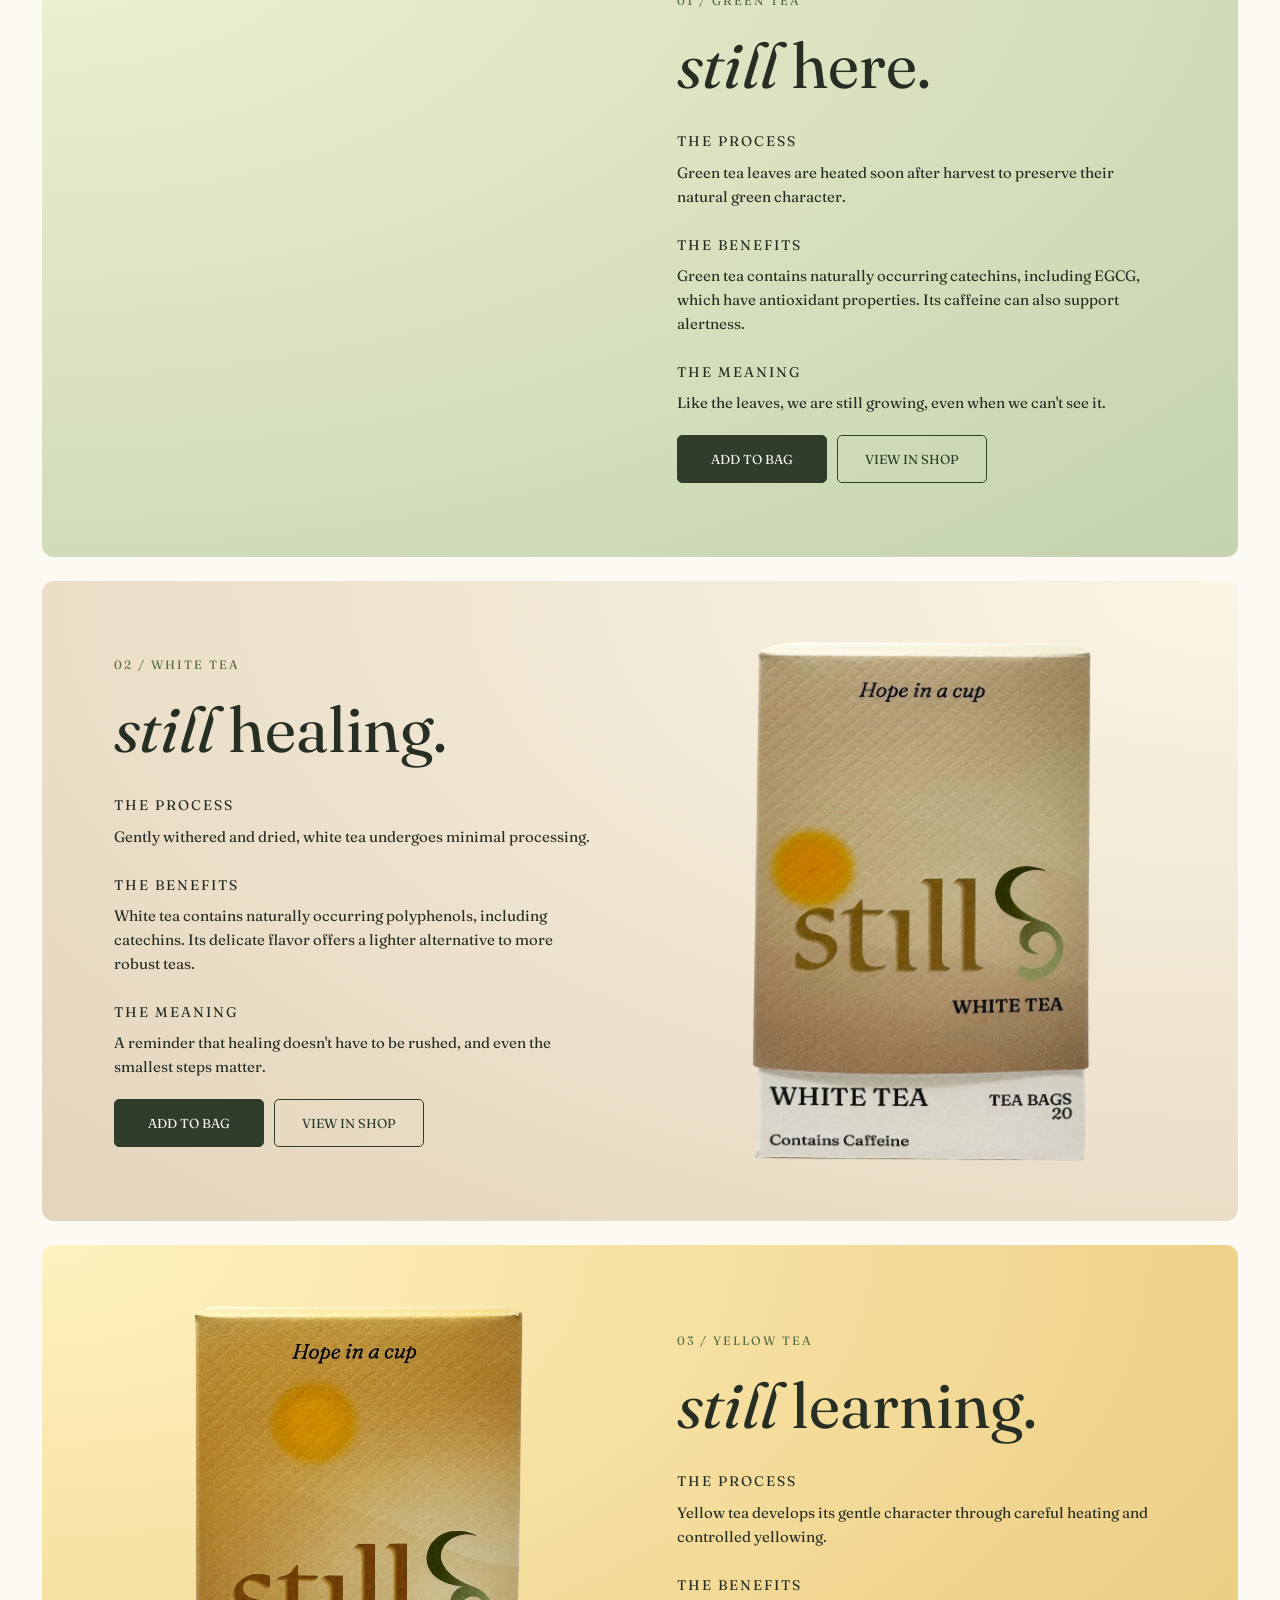
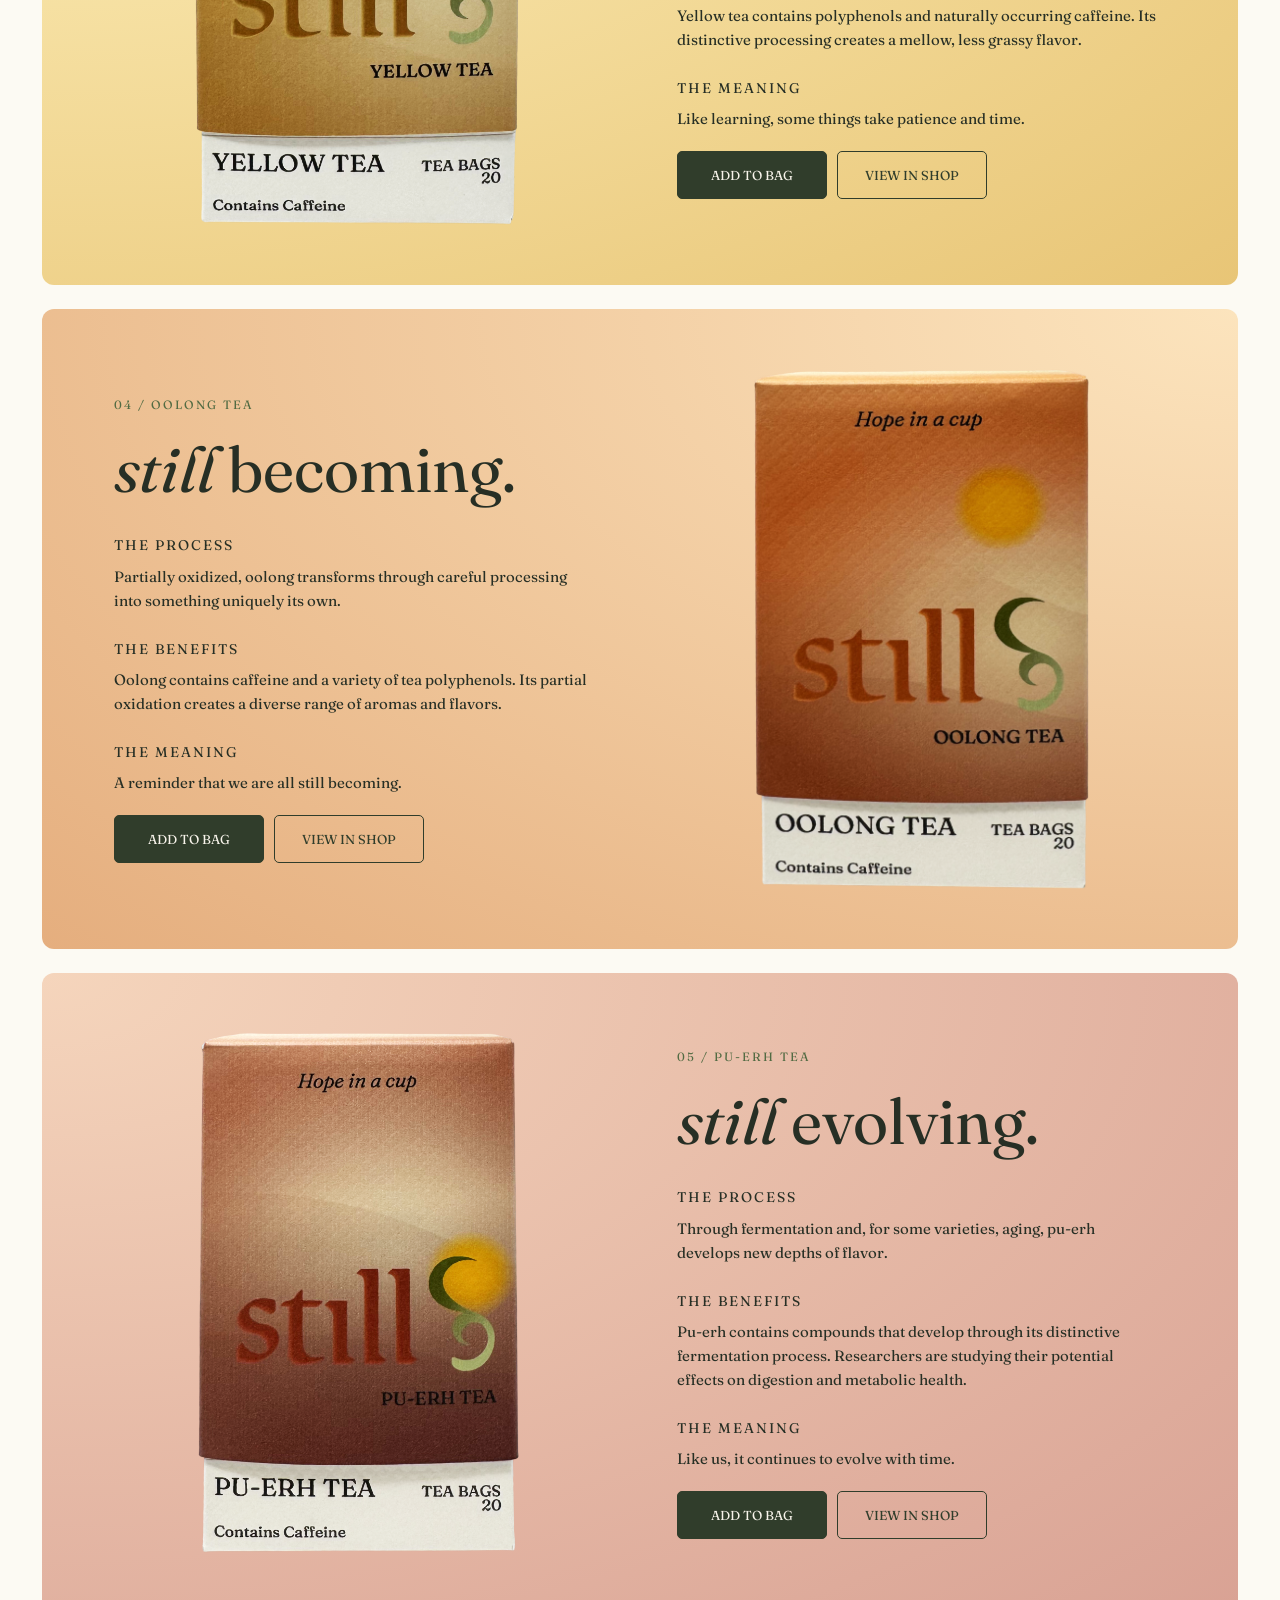
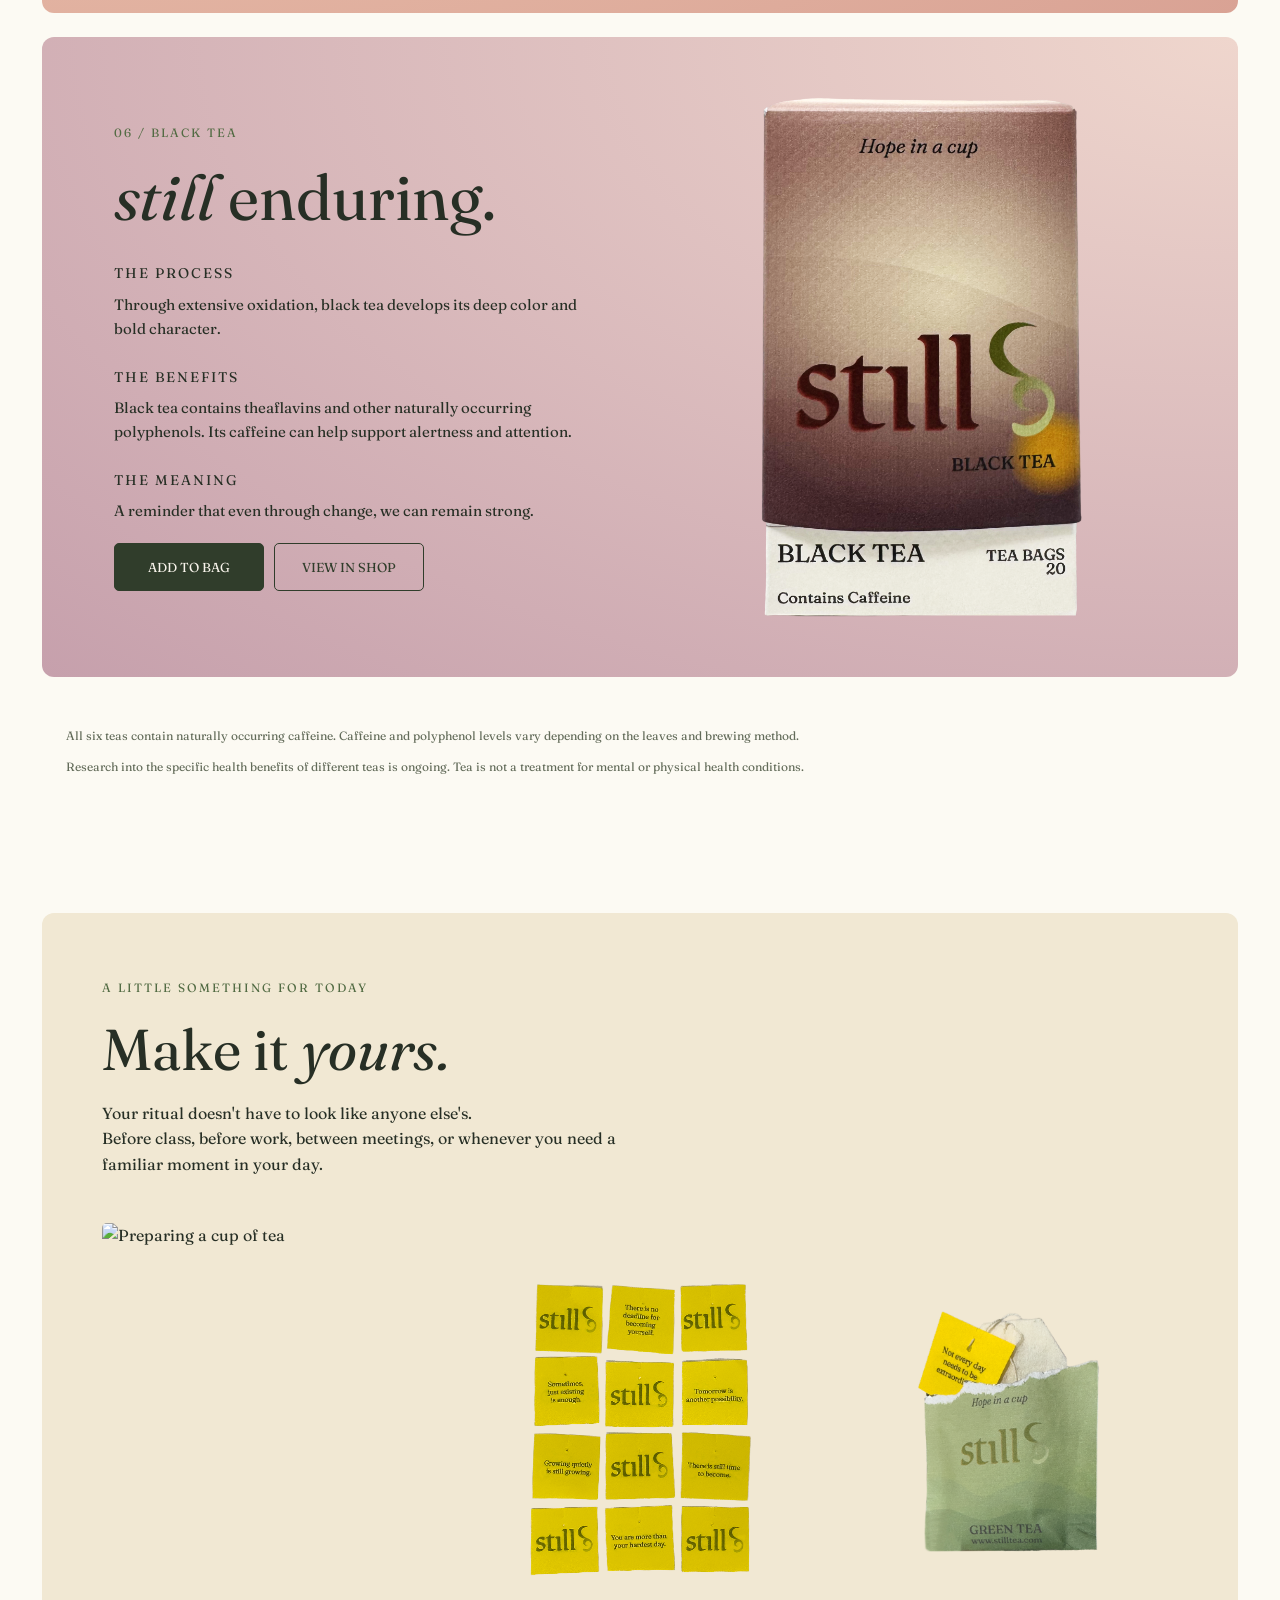
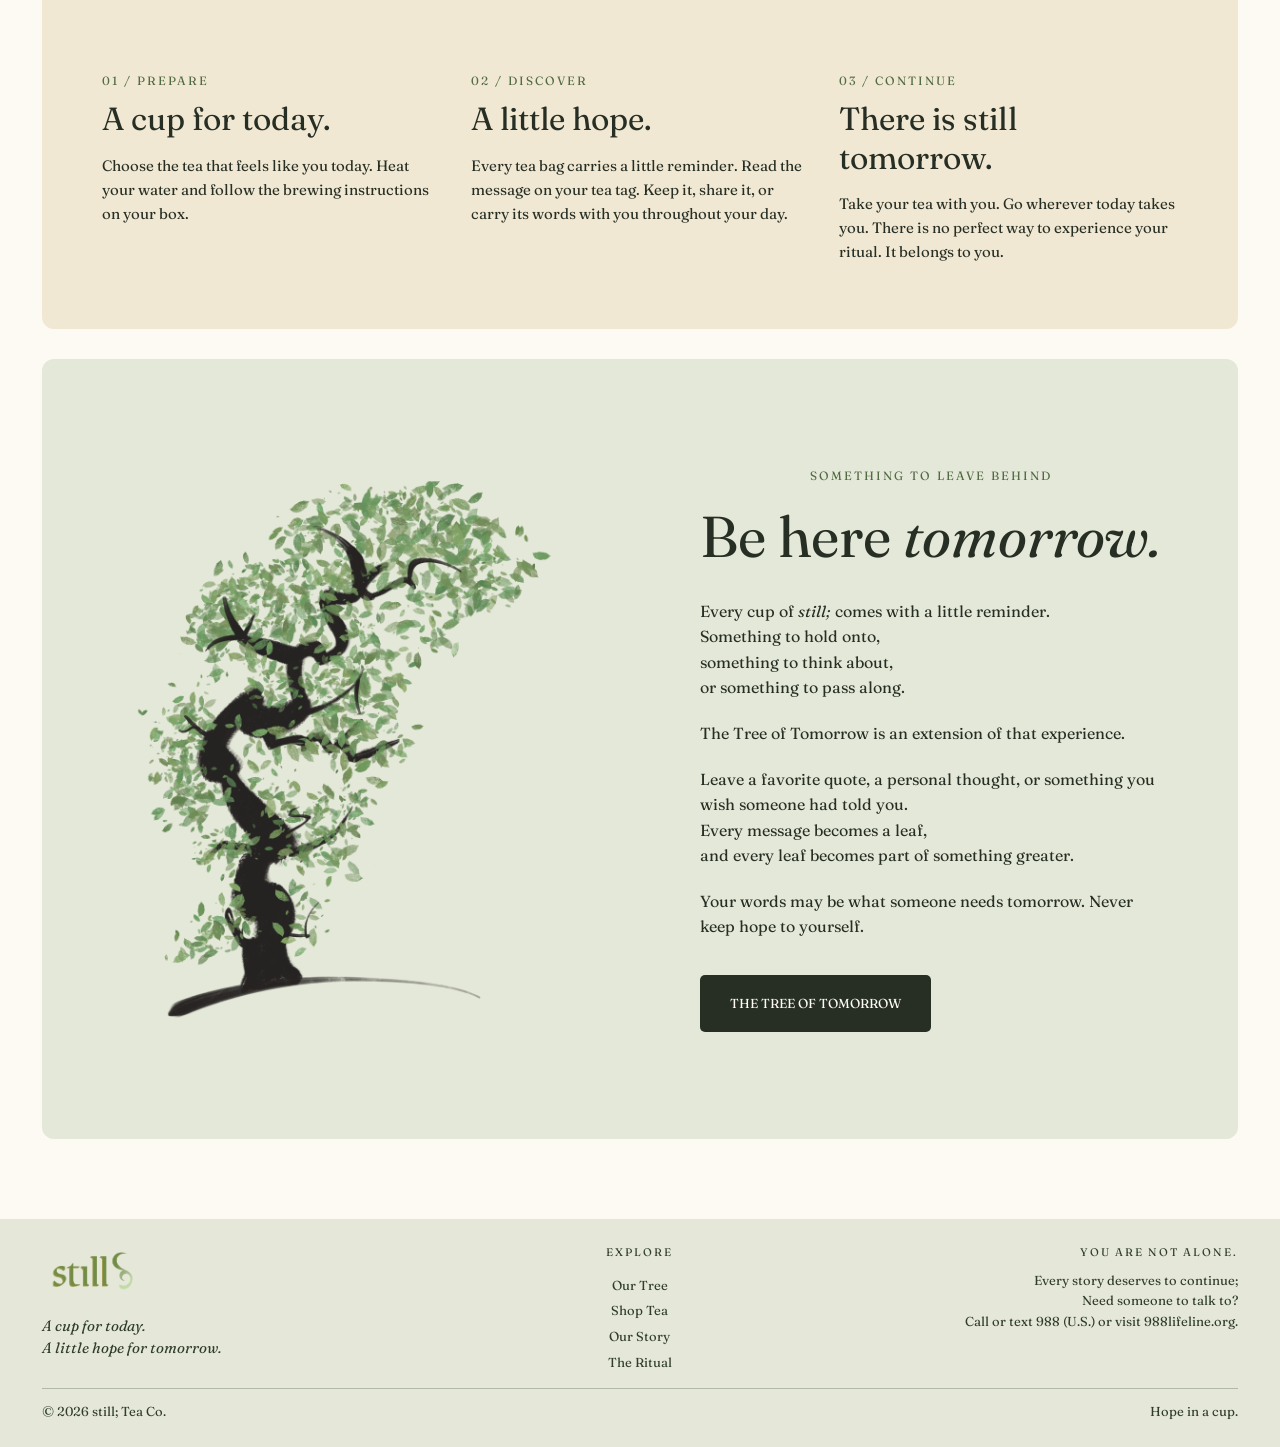
==== commit 0706d223: "view in shop" ====
--- a/ritual.html
+++ b/ritual.html
@@ -212,7 +212,7 @@
                     </p>
 
                     <div class="ritual-tea-actions">
-                        <a href="shop.html#green" class="store-button">Explore Green Tea</a>
+                        <a href="shop.html#green" class="store-button">VIEW IN SHOP</a>
                         <button class="ritual-add-to-bag" type="button" data-add-to-bag="green">Add to Bag</button>
                     </div>
 
@@ -264,7 +264,7 @@
                     </p>
 
                     <div class="ritual-tea-actions">
-                        <a href="shop.html#white" class="store-button">Explore White Tea</a>
+                        <a href="shop.html#white" class="store-button">VIEW IN SHOP</a>
                         <button class="ritual-add-to-bag" type="button" data-add-to-bag="white">Add to Bag</button>
                     </div>
 
@@ -316,7 +316,7 @@
                     </p>
 
                     <div class="ritual-tea-actions">
-                        <a href="shop.html#yellow" class="store-button">Explore Yellow Tea</a>
+                        <a href="shop.html#yellow" class="store-button">VIEW IN SHOP</a>
                         <button class="ritual-add-to-bag" type="button" data-add-to-bag="yellow">Add to Bag</button>
                     </div>
 
--- a/style.css
+++ b/style.css
@@ -1385,12 +1385,11 @@
 .ritual-hero-photo img {
     display: block;
     width: 100%;
-    height: 650px;
-
+    height: 580px;
     object-fit: contain;
     object-position: center;
-
     border-radius: 5px;
+transform: translate(-25px, -60px) scale(1.30);
 }
 
 
@@ -2482,4 +2481,25 @@
 .ritual-community-text .store-button {
     justify-self: start;
     text-align: center;
+}
+/* OUR STORY - TWO COLUMN TEXT */
+
+@media (min-width: 1100px) {
+
+    .semicolon-text {
+        column-count: 2;
+        column-gap: 35px;
+        column-fill: balance;
+    }
+
+    .semicolon-text h2,
+    .semicolon-text .eyebrow {
+        column-span: all;
+    }
+
+    .semicolon-text p:not(.eyebrow) {
+        max-width: none;
+        break-inside: avoid;
+    }
+
 }
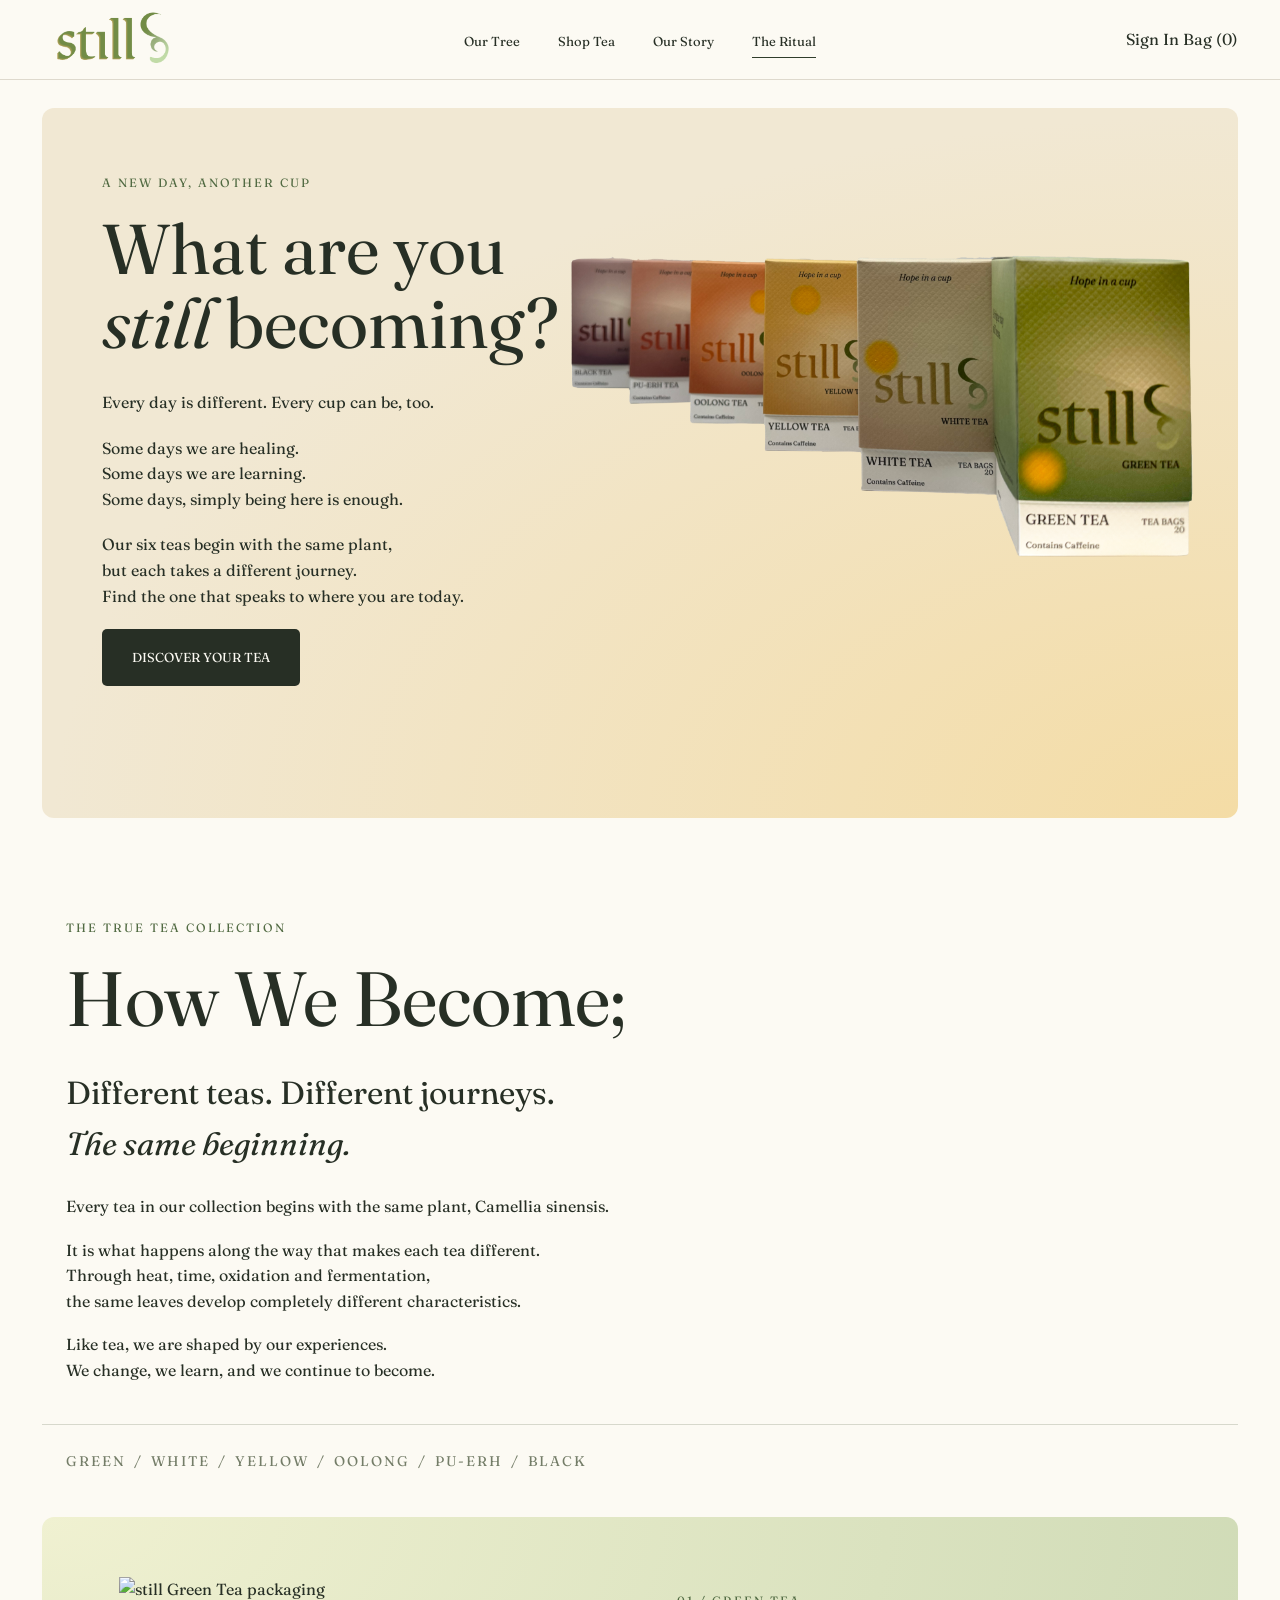
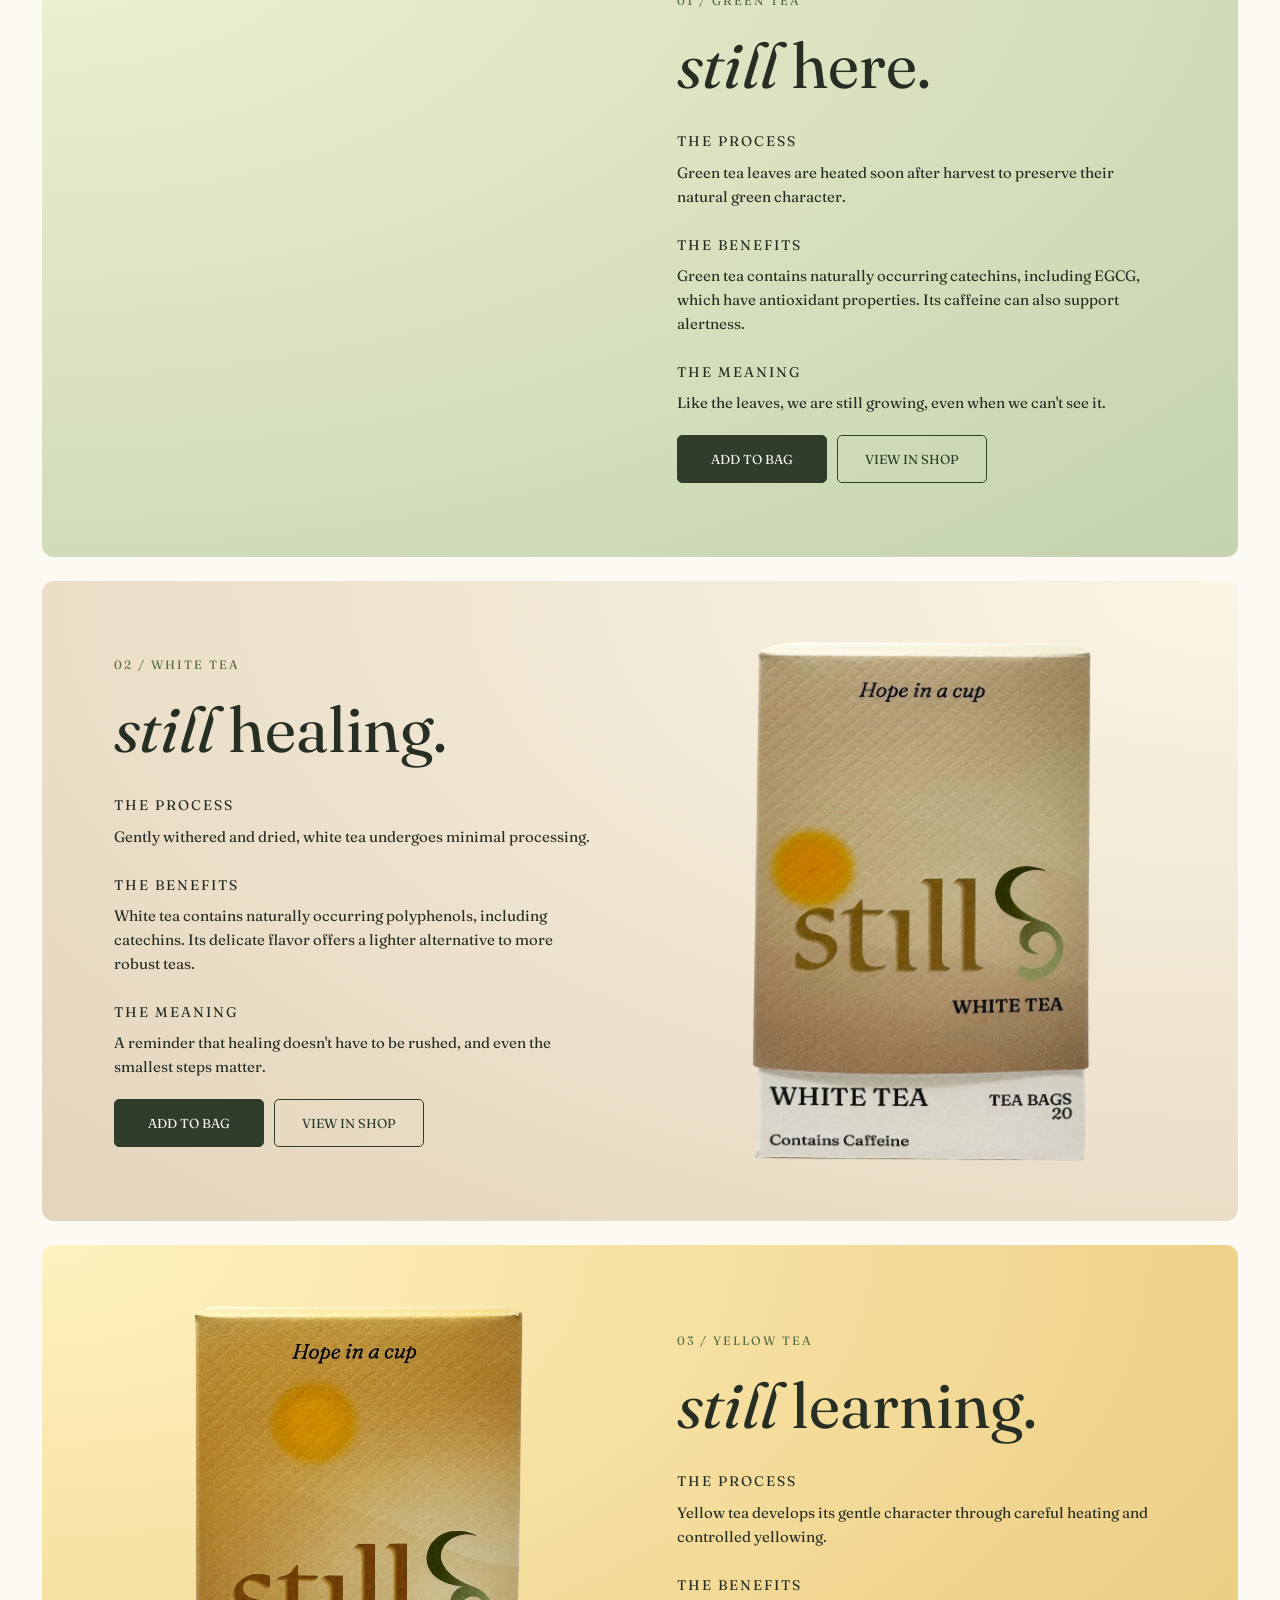
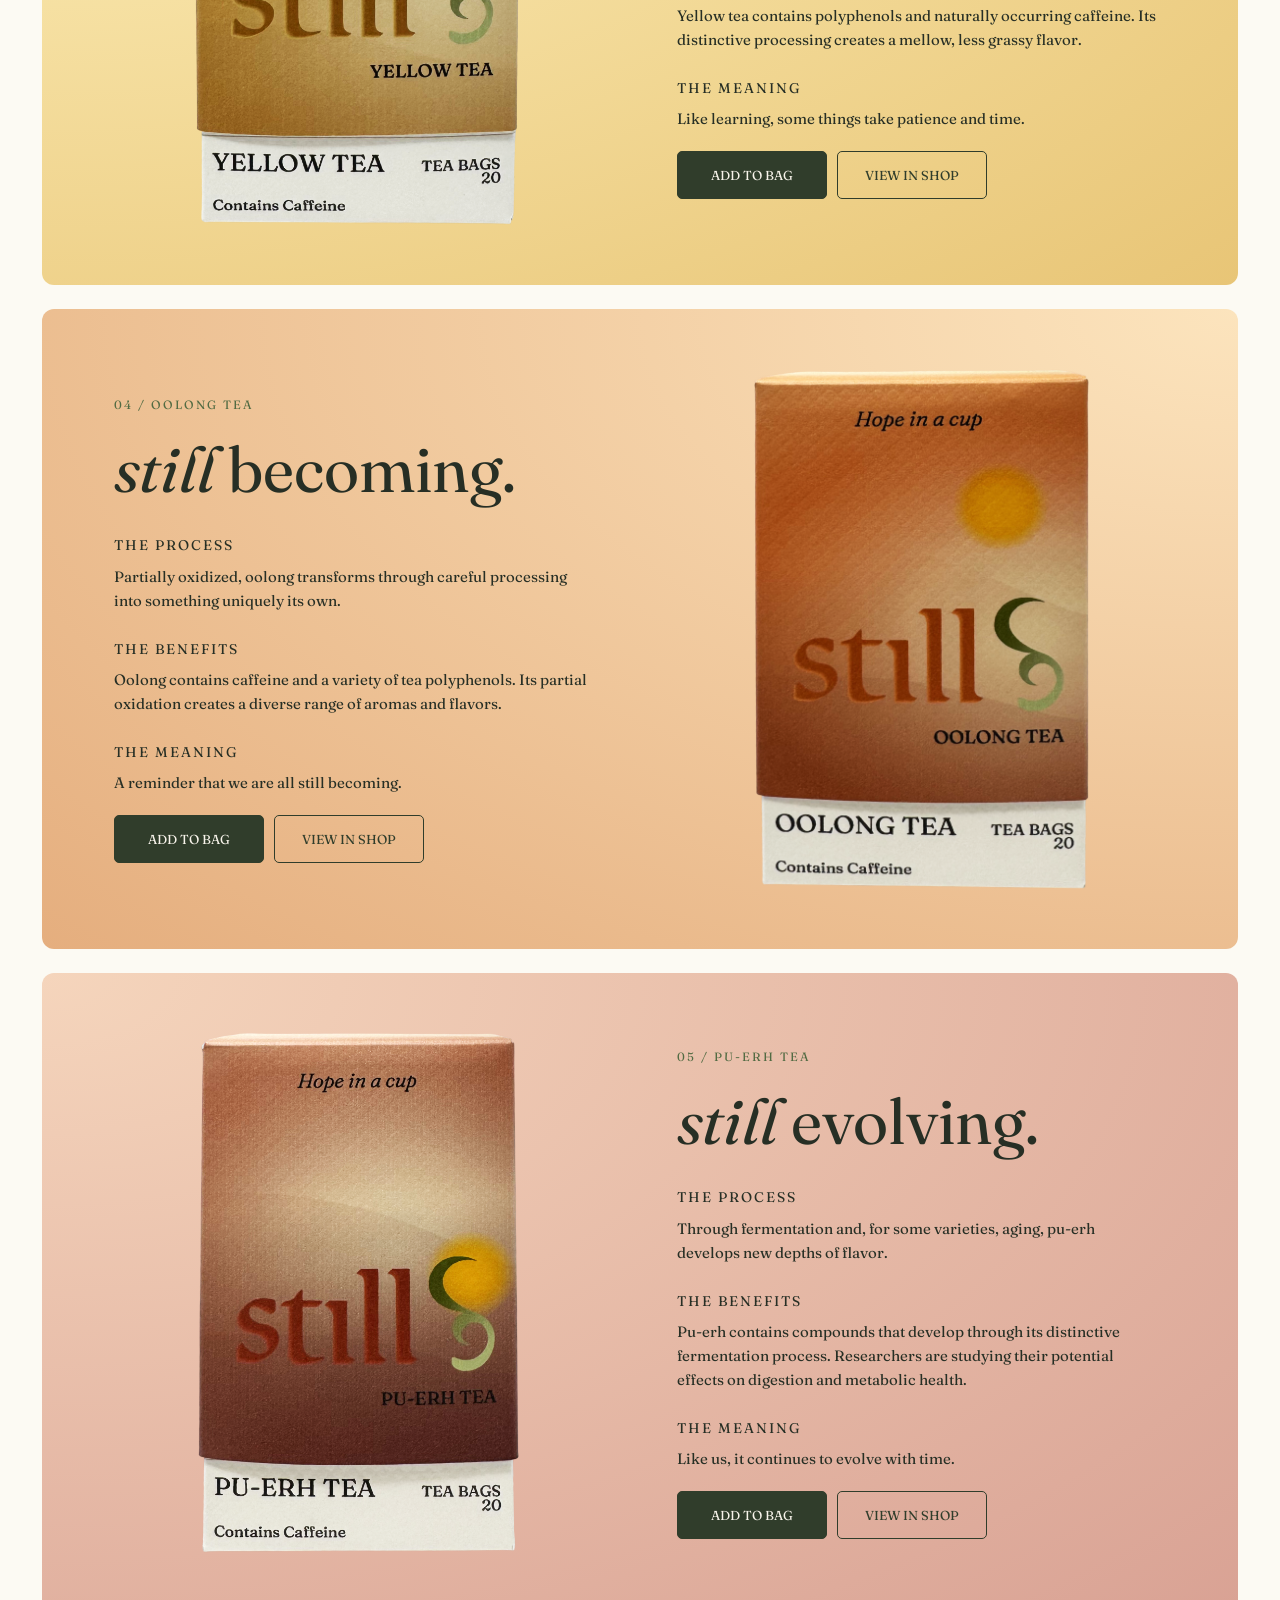
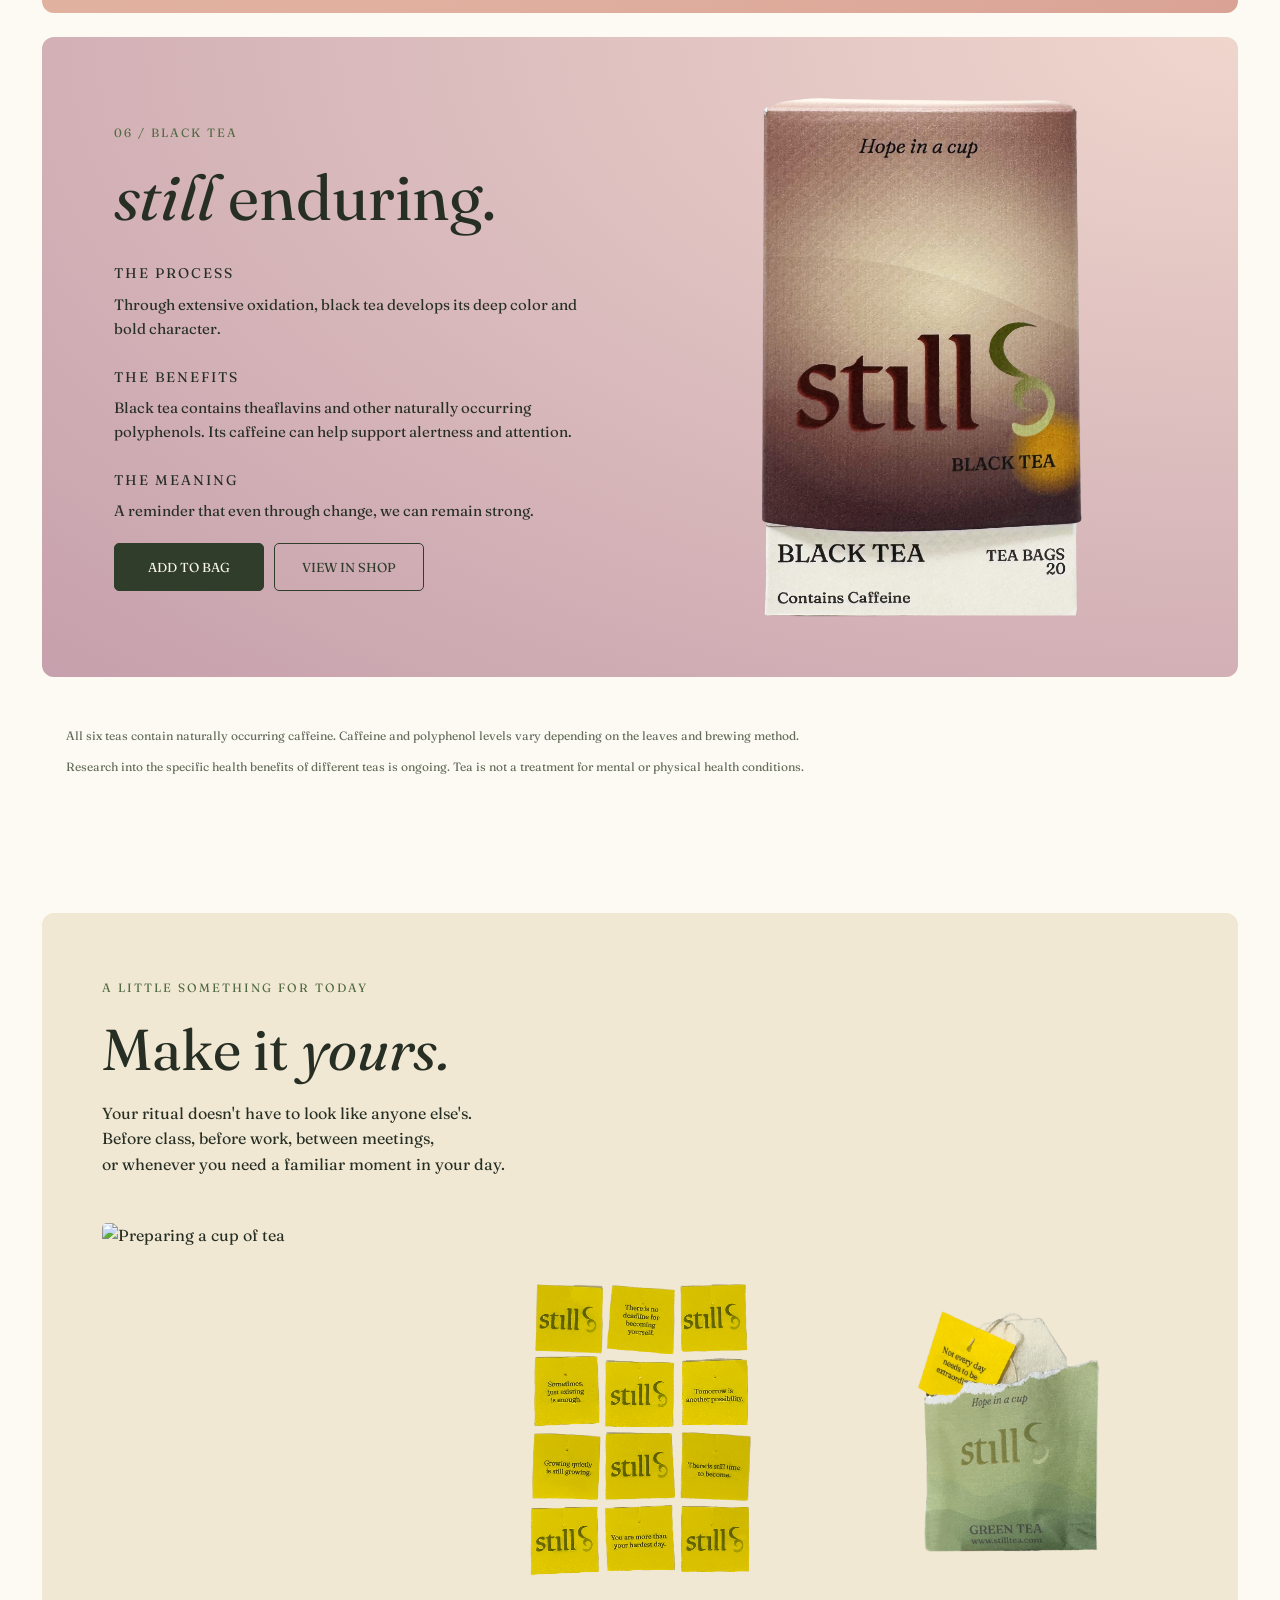
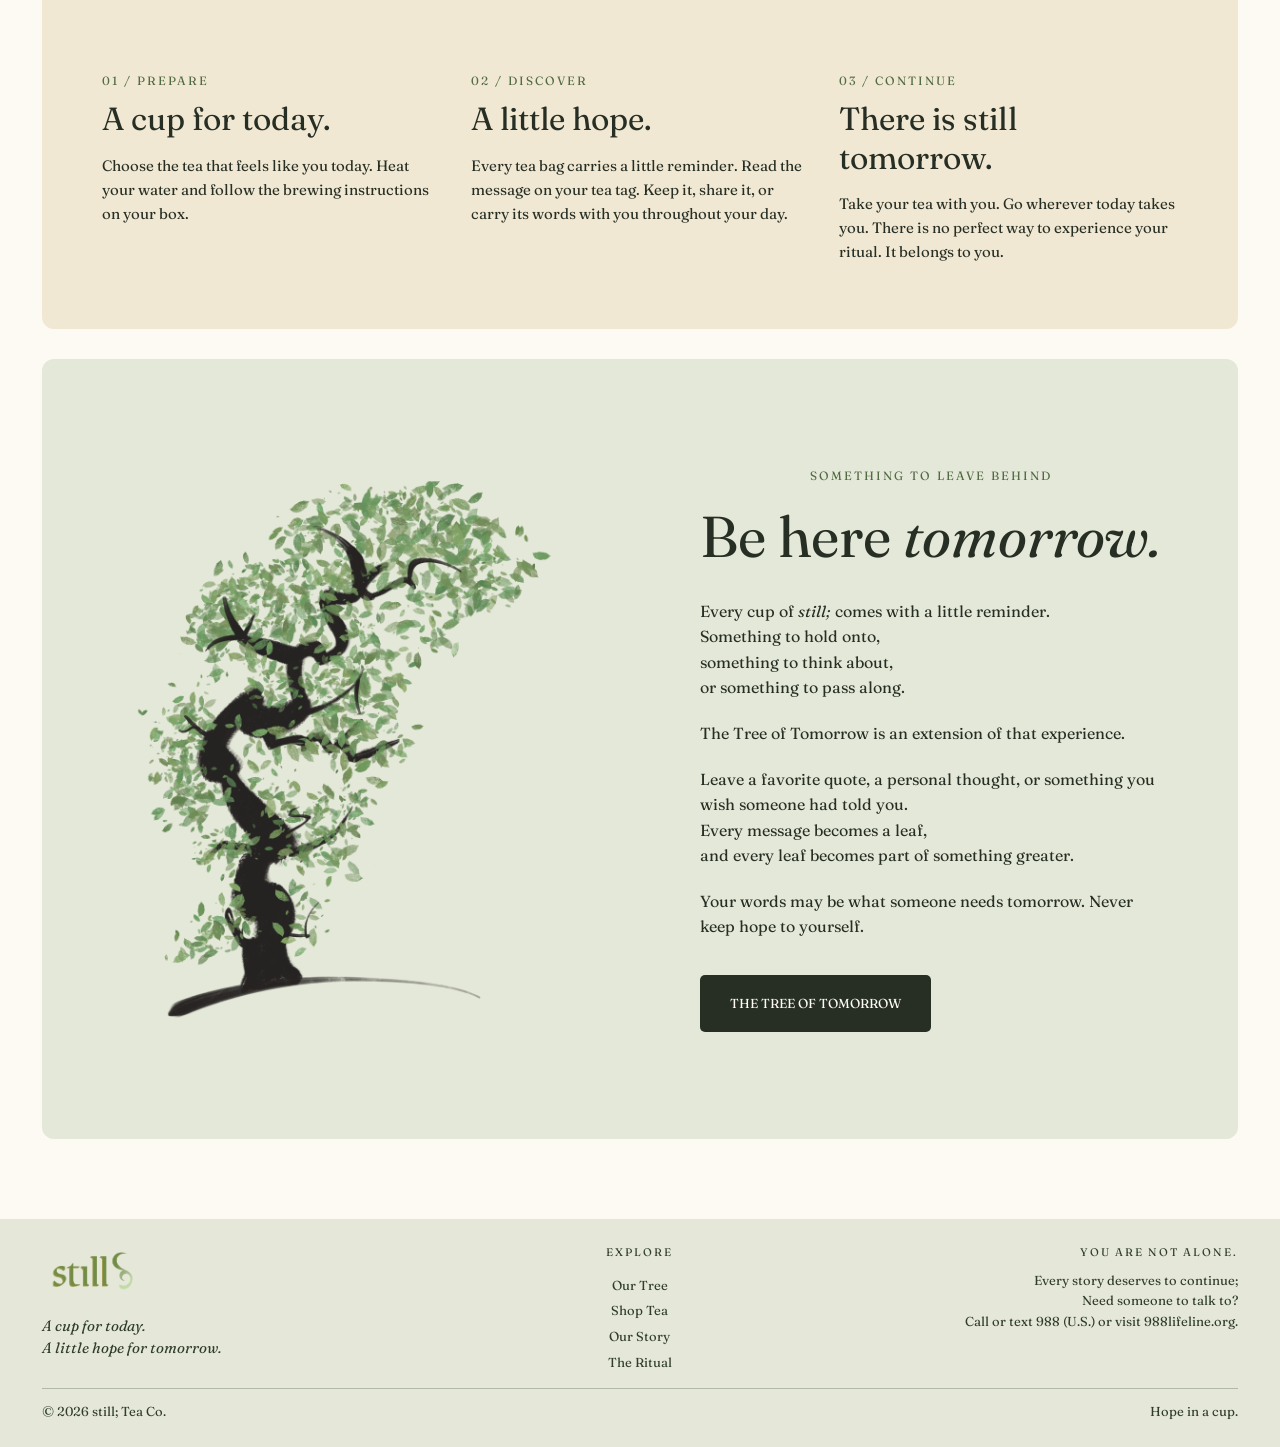
==== commit e0eb7abe: "br" ====
--- a/ritual.html
+++ b/ritual.html
@@ -524,7 +524,8 @@
                     Your ritual doesn't have to look like
                     anyone else's.<br>
                     Before class, before work,
-                    between meetings, or whenever you need
+                    between meetings,<br>
+                    or whenever you need
                     a familiar moment in your day.
                 </p>
 
--- a/style.css
+++ b/style.css
@@ -2502,4 +2502,32 @@
         break-inside: avoid;
     }
 
+}
+/* FIX MOBILE NAVIGATION */
+
+@media (max-width: 900px) {
+
+    .shop-header nav,
+    .ritual-header nav {
+        left: 20px;
+        right: 20px;
+        transform: none;
+        width: auto;
+    }
+
+}
+/* TREE QUOTE POSITION AND SIZE */
+
+@media (min-width: 1100px) {
+    .tree-quote {
+        top: 40%;
+        left: 75%;
+        width: 46%;
+        transform: none;
+    }
+}
+
+.tree-quote #quote-text {
+    max-height: none;
+    overflow: visible;
 }
